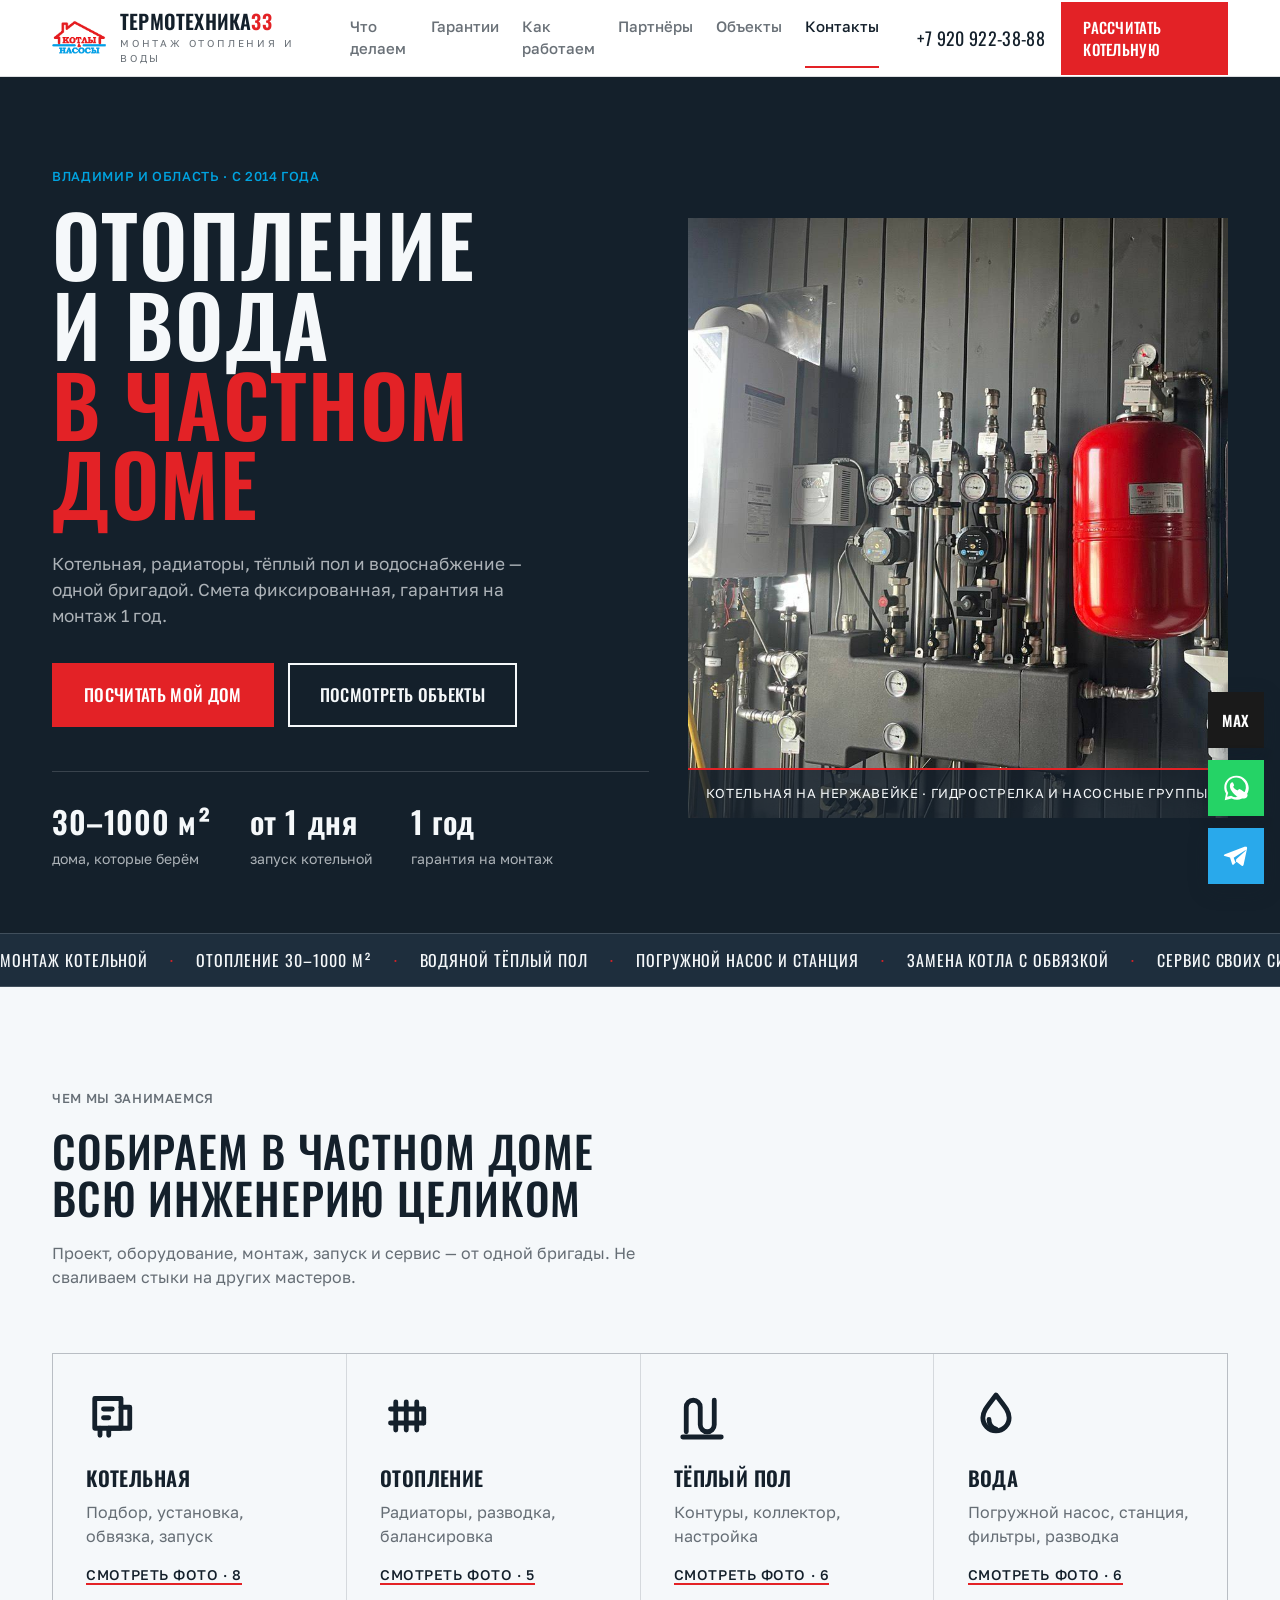
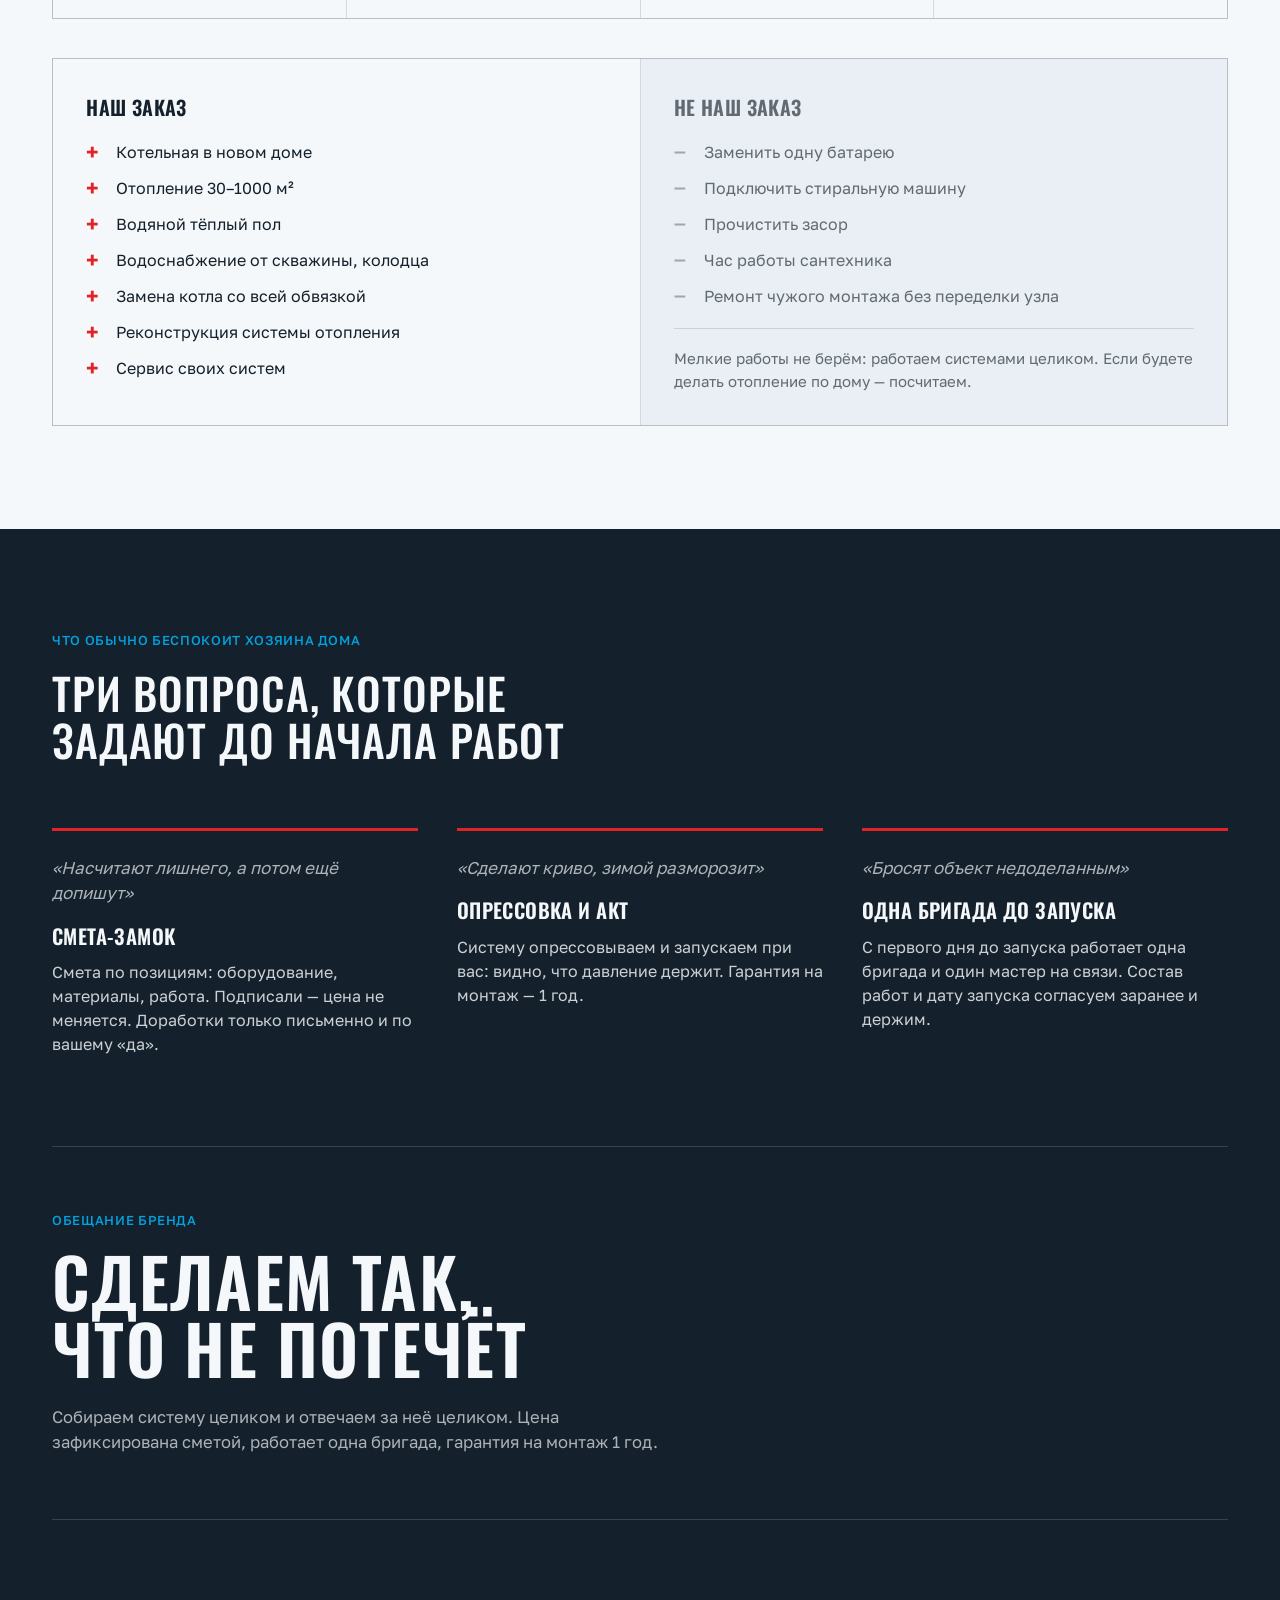
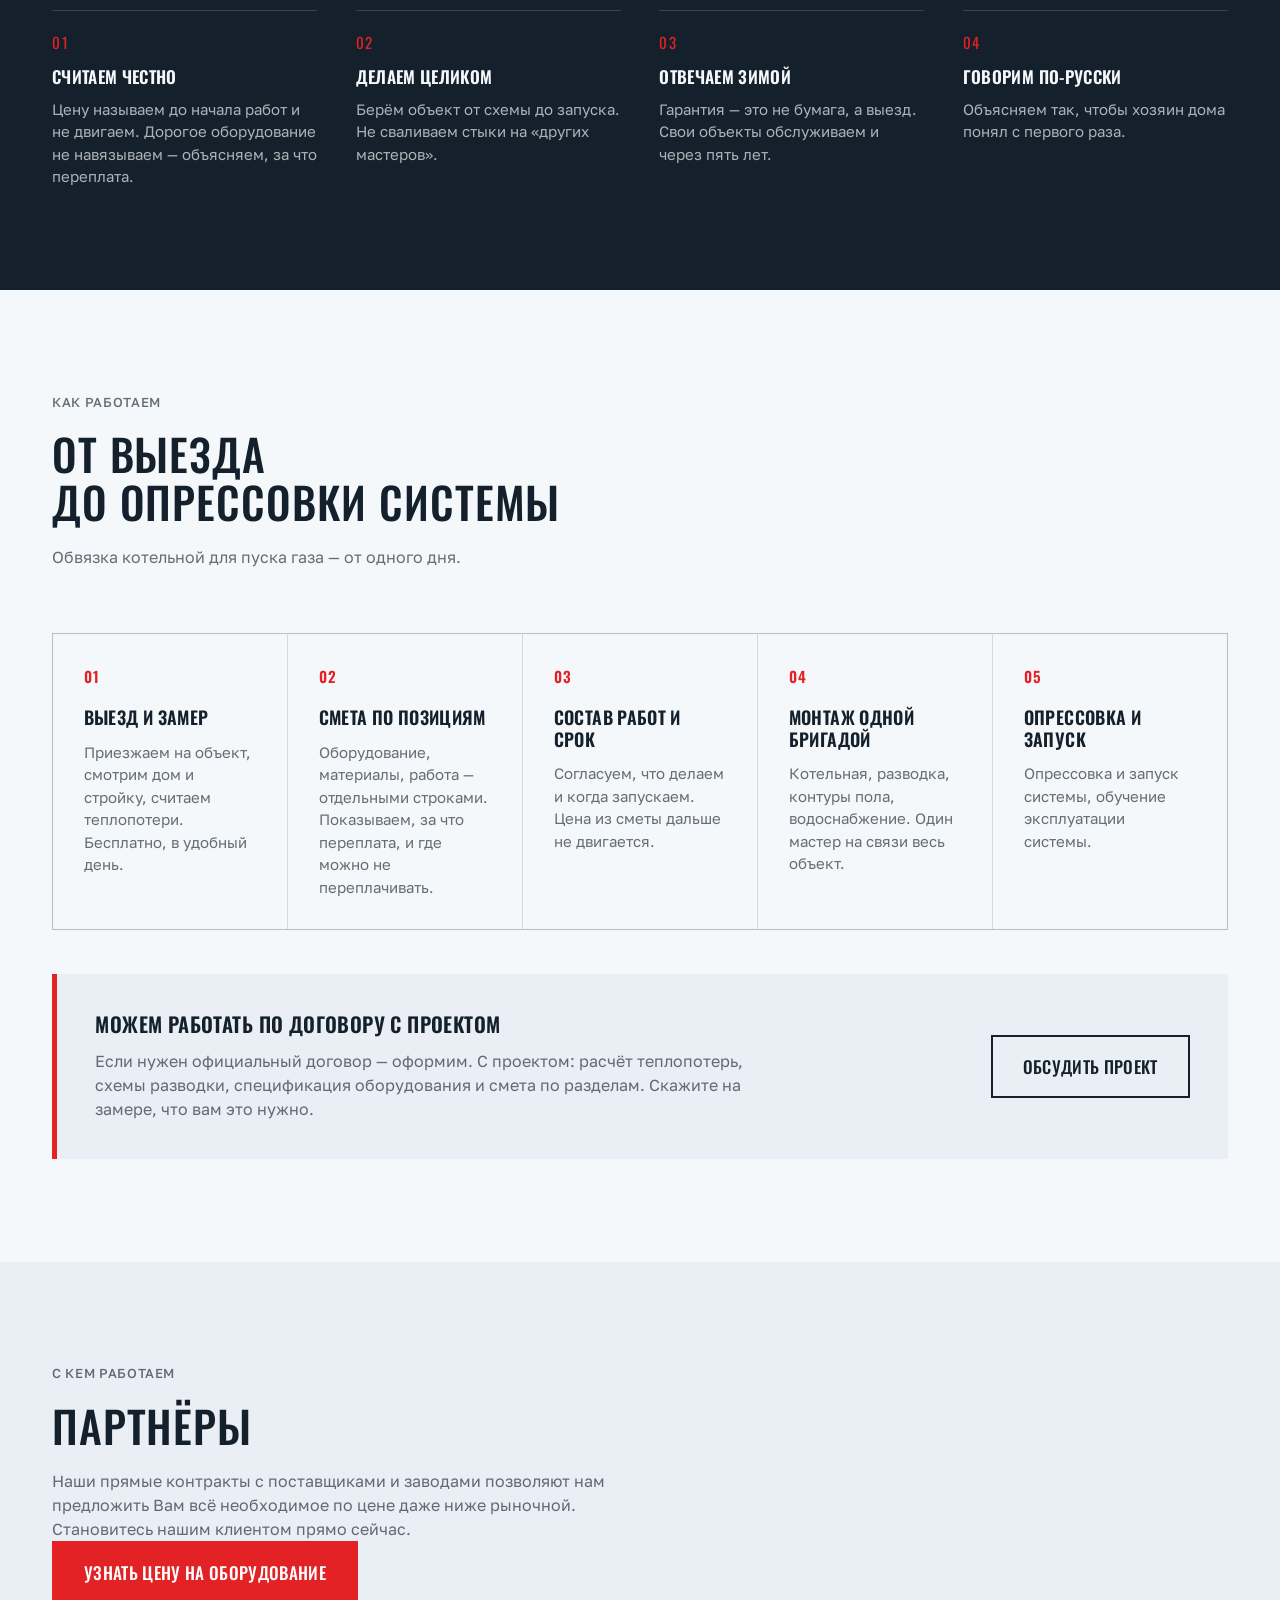
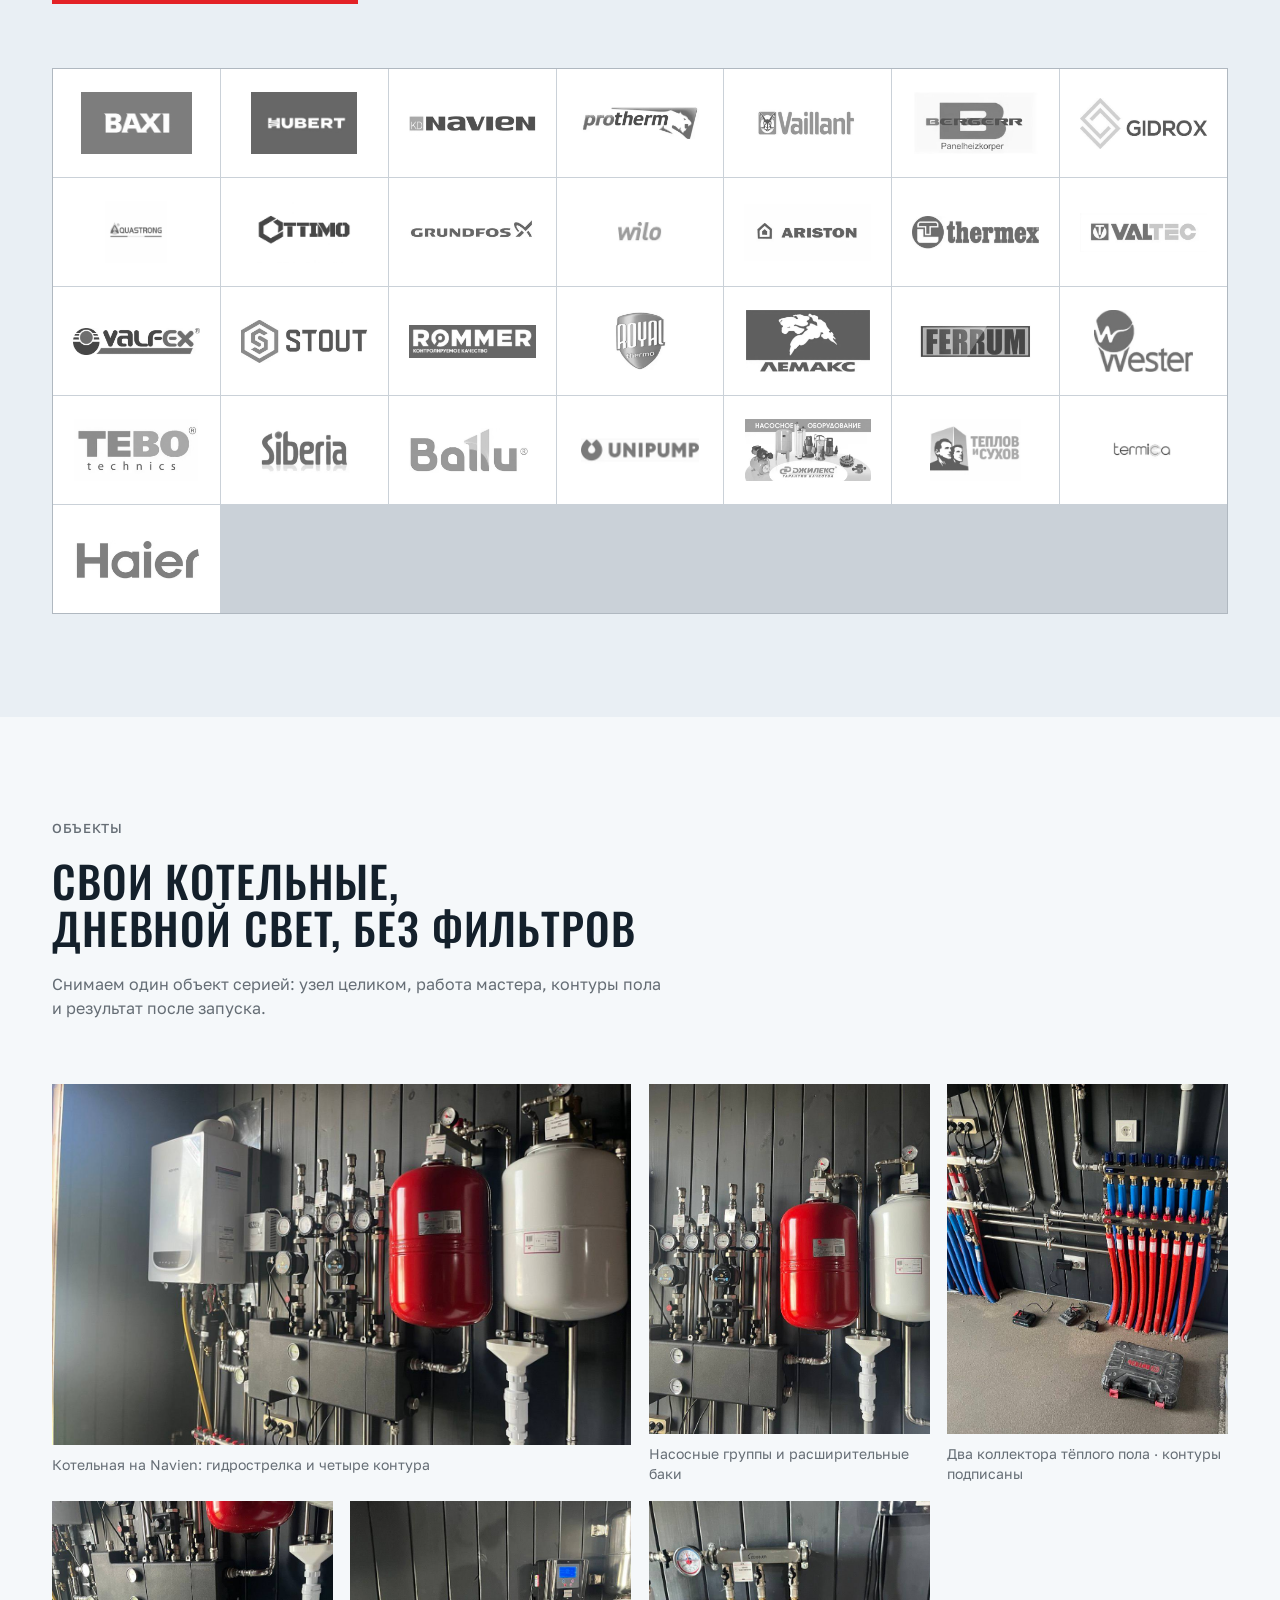
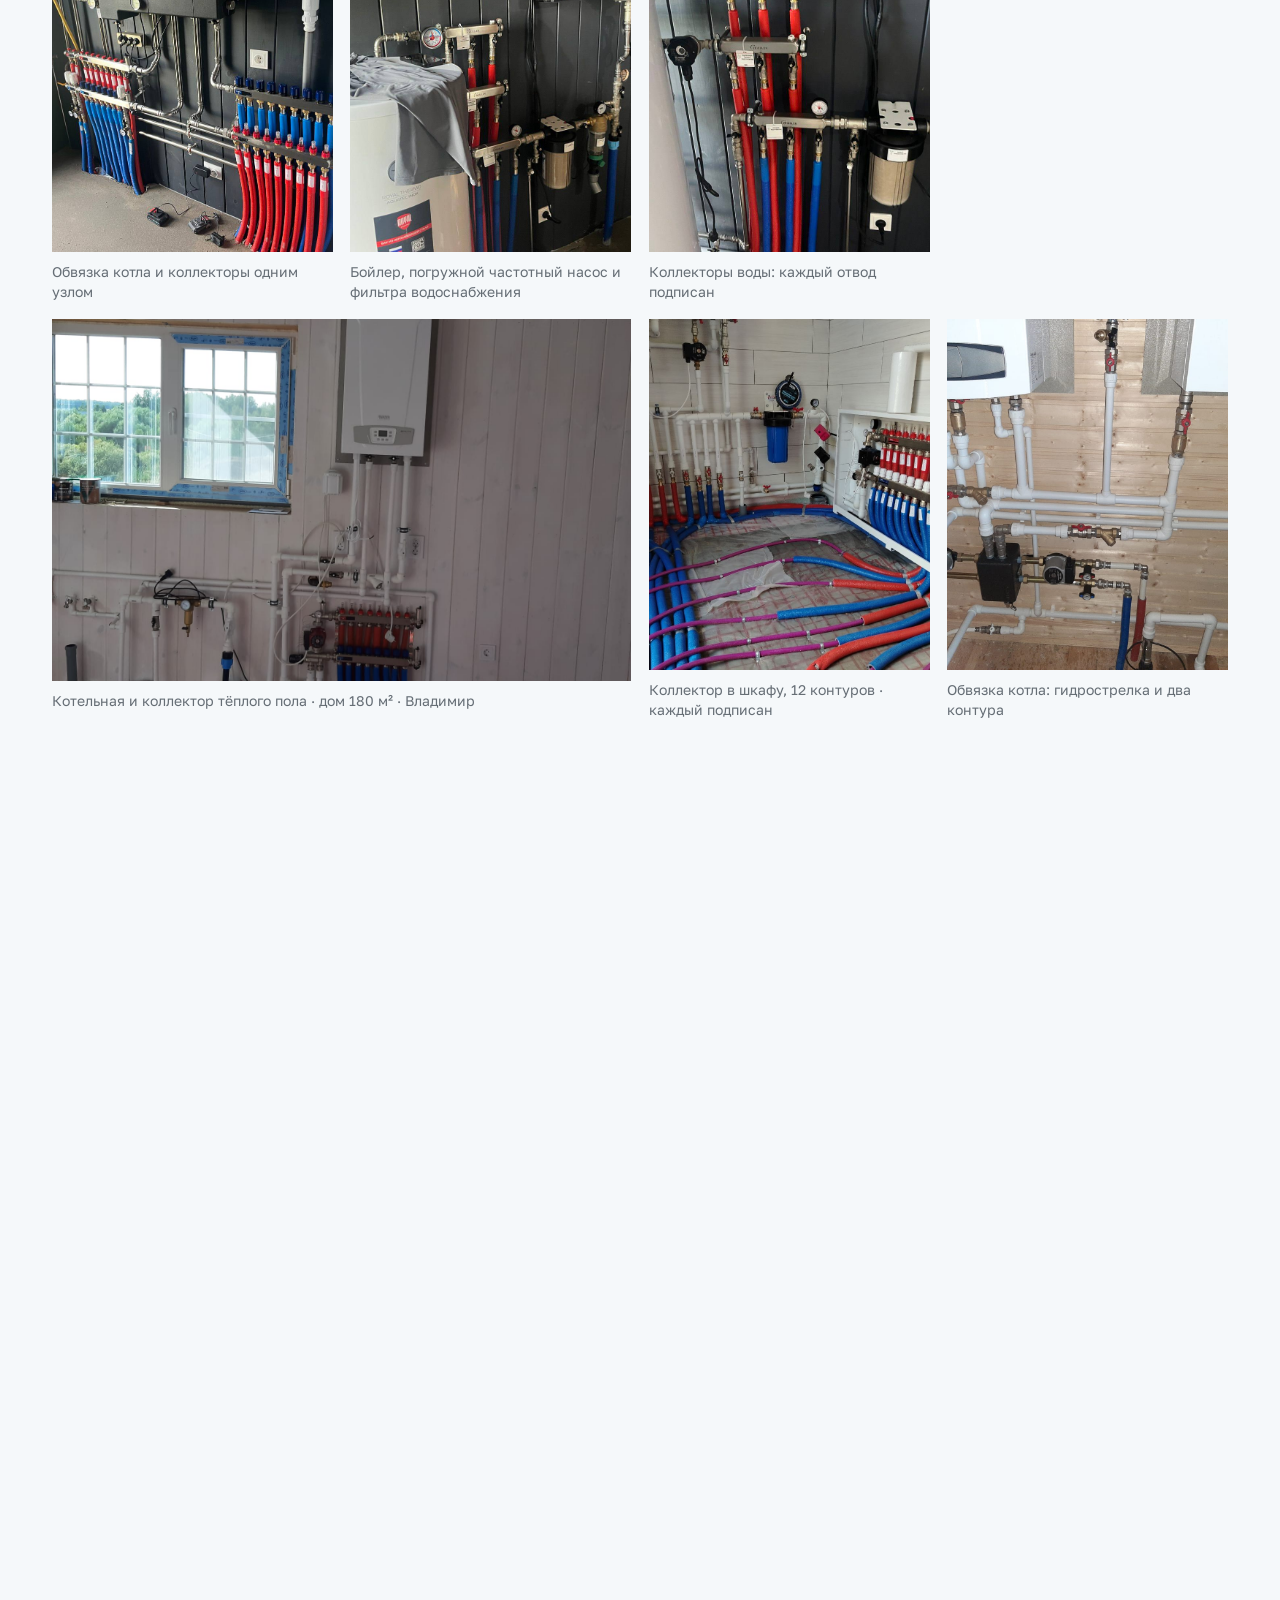
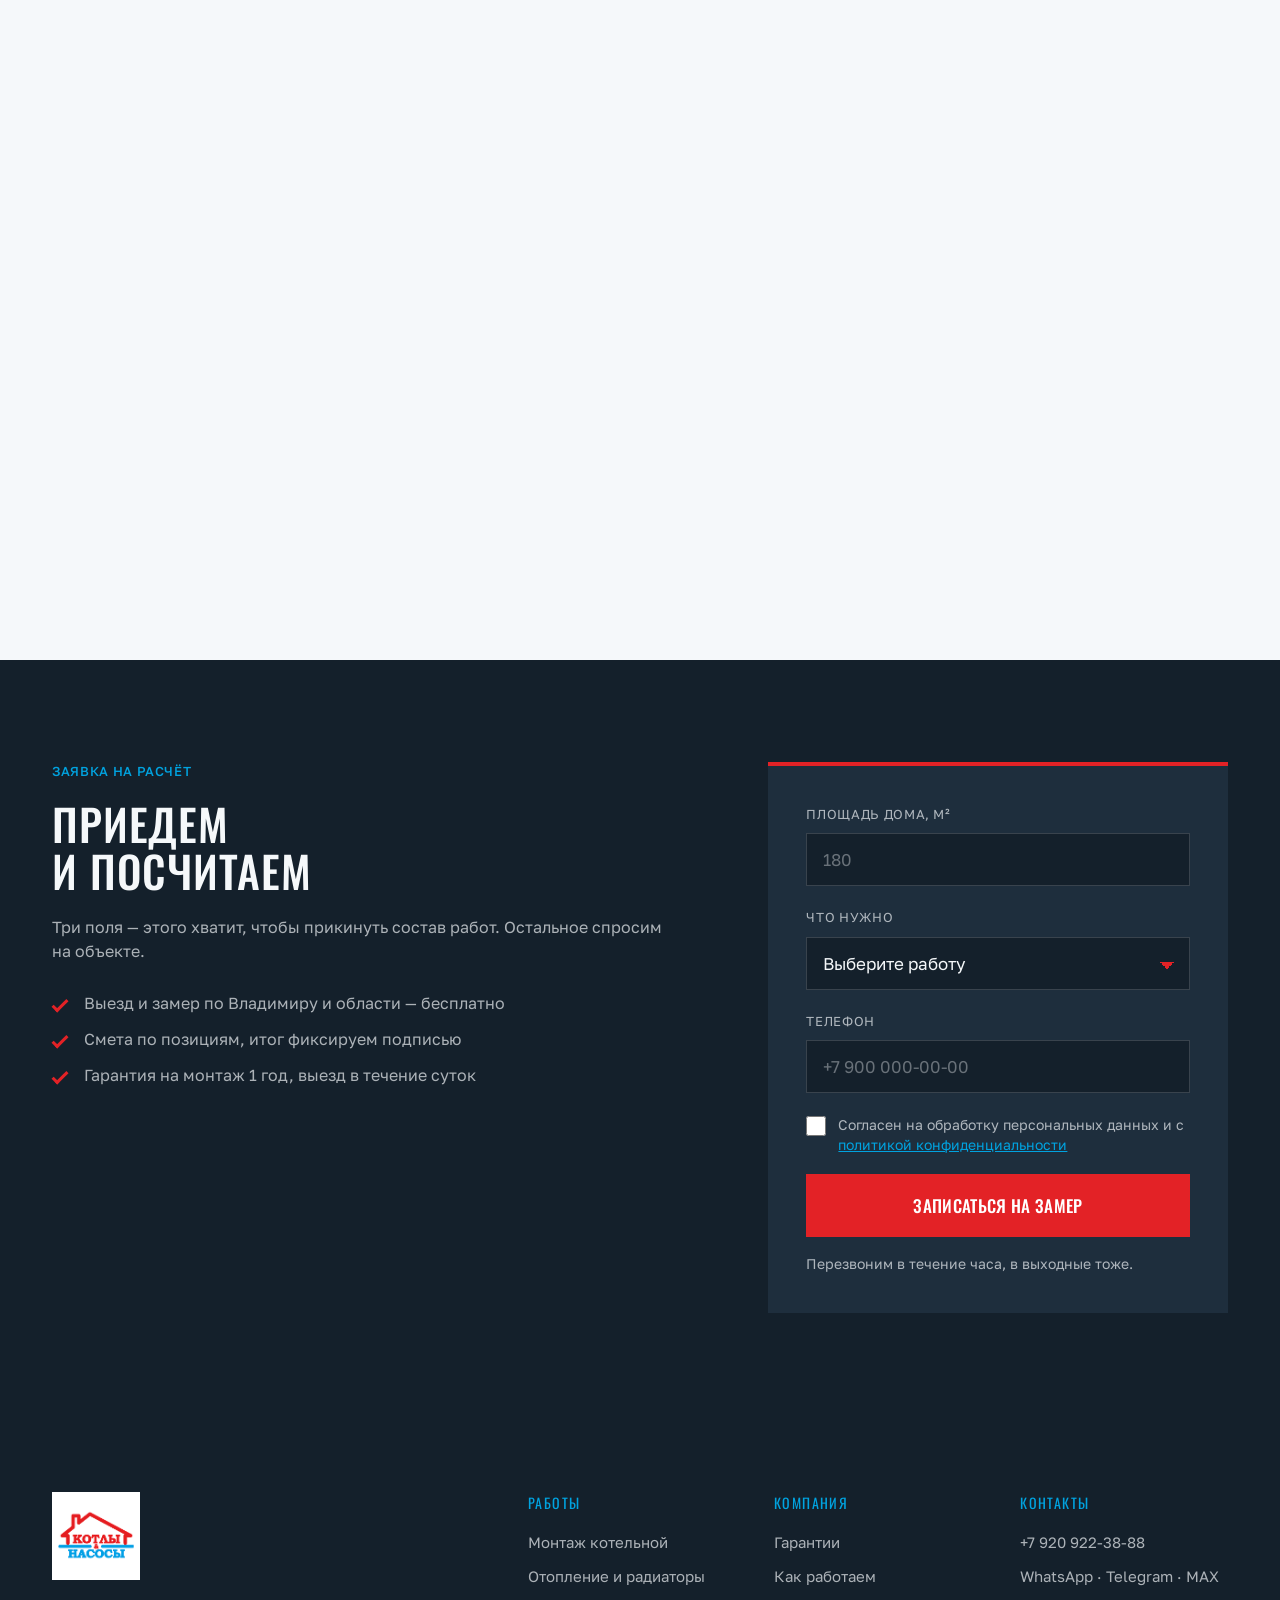
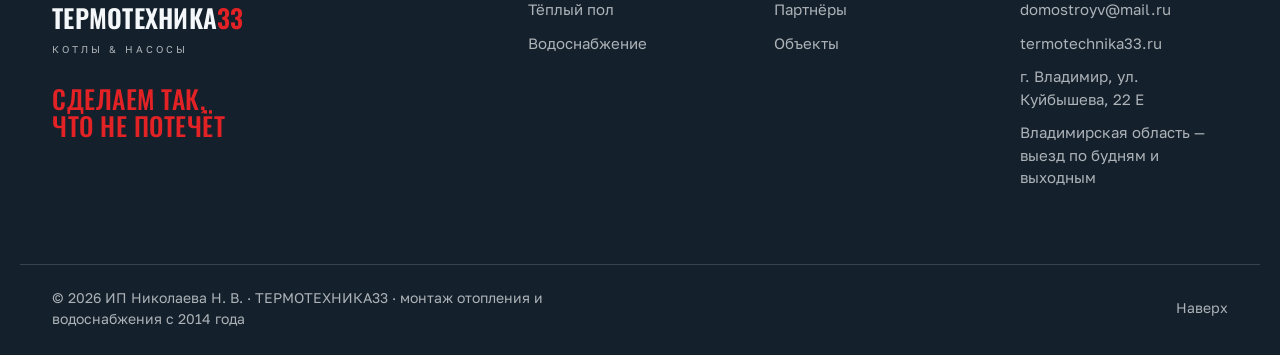
==== index.html @ db4f3f30 "Кнопка мессенджера MAX Плавающая кнопка MAX и ссылка в подвале ведут на профиль max.ru/u/… Иконка — " ====
<!DOCTYPE html>
<html lang="ru">
<head>
<meta charset="utf-8">
<meta name="viewport" content="width=device-width, initial-scale=1">
<title>ТЕРМОТЕХНИКА33 — отопление и вода в частном доме. Владимир и область</title>
<meta name="description" content="Котельная, радиаторы, тёплый пол и водоснабжение в частном доме — одной бригадой. Дома от 30 до 1000 м², смета фиксированная, гарантия на монтаж 1 год. Владимир и Владимирская область, с 2014 года.">
<meta name="theme-color" content="#14202B">
<link rel="icon" href="img/logo-kotly-nasosy.png">
<link rel="preconnect" href="https://fonts.googleapis.com">
<link rel="preconnect" href="https://fonts.gstatic.com" crossorigin>
<link href="https://fonts.googleapis.com/css2?family=Golos+Text:wght@400;500;600;700&family=Oswald:wght@500;600&display=swap" rel="stylesheet">
<link rel="stylesheet" href="styles.css">
<script type="application/ld+json">
{
  "@context": "https://schema.org",
  "@type": "HVACBusiness",
  "name": "ТЕРМОТЕХНИКА33",
  "alternateName": "Котлы & Насосы",
  "description": "Монтаж отопления, тёплого пола и водоснабжения в частных домах от 30 до 1000 м². Фиксированная смета, гарантия на монтаж 1 год.",
  "url": "https://termotechnika33.ru",
  "telephone": "+7 920 922-38-88",
  "email": "domostroyv@mail.ru",
  "foundingDate": "2014",
  "address": {
    "@type": "PostalAddress",
    "streetAddress": "ул. Куйбышева, 22 Е",
    "addressLocality": "Владимир",
    "addressRegion": "Владимирская область",
    "addressCountry": "RU"
  },
  "areaServed": "Владимир и Владимирская область"
}
</script>
</head>
<body>

<a class="skip" href="#main">К содержанию</a>

<header class="site-header" id="top">
  <div class="wrap header-inner">
    <a class="logo" href="#top" aria-label="ТЕРМОТЕХНИКА33, котлы и насосы">
      <img class="logo__img" src="img/logo-kotly-nasosy.png" width="330" height="330" alt="">
      <span class="logo__text">
        <span class="logo__name">ТЕРМОТЕХНИКА<i>33</i></span>
        <span class="logo__sub">Монтаж отопления и воды</span>
      </span>
    </a>

    <nav class="nav" id="nav" aria-label="Основная навигация">
      <a href="#services">Что делаем</a>
      <a href="#answers">Гарантии</a>
      <a href="#process">Как работаем</a>
      <a href="#partners">Партнёры</a>
      <a href="#works">Объекты</a>
      <a href="#contacts">Контакты</a>
    </nav>

    <div class="header-actions">
      <a class="header-tel" href="tel:+79209223888">+7 920 922-38-88</a>
      <a class="btn btn--primary btn--sm" href="#request">Рассчитать котельную</a>
      <button class="burger" type="button" aria-expanded="false" aria-controls="nav" aria-label="Меню">
        <span></span><span></span><span></span>
      </button>
    </div>
  </div>
</header>

<main id="main">

  <!-- ПЕРВЫЙ ЭКРАН -->
  <section class="hero glow">
    <div class="wrap hero__inner">
      <div class="hero__text">
        <p class="eyebrow">Владимир и область · с 2014 года</p>
        <h1>Отопление<br>и вода<br><span class="accent">в частном доме</span></h1>
        <p class="lead">Котельная, радиаторы, тёплый пол и водоснабжение — одной бригадой.
          Смета фиксированная, гарантия на монтаж 1 год.</p>
        <div class="hero__buttons">
          <a class="btn btn--primary" href="#request">Посчитать мой дом</a>
          <a class="btn btn--ghost" href="#works">Посмотреть объекты</a>
        </div>
        <ul class="hero__facts">
          <li><b>30–1000 м²</b><span>дома, которые берём</span></li>
          <li><b>от 1 дня</b><span>запуск котельной</span></li>
          <li><b>1 год</b><span>гарантия на монтаж</span></li>
        </ul>
      </div>

      <figure class="hero__photo">
        <img src="img/nasosnye-gruppy-baki.jpg" width="1280" height="960"
             alt="Котельная: котёл Navien, гидрострелка, насосные группы и расширительные баки">
        <figcaption>Котельная на нержавейке · гидрострелка и насосные группы</figcaption>
      </figure>
    </div>

    <div class="ticker" aria-hidden="true">
      <div class="ticker__row">
        <span>Монтаж котельной</span><i>·</i><span>Отопление 30–1000 м²</span><i>·</i><span>Водяной тёплый пол</span><i>·</i><span>Погружной насос и станция</span><i>·</i><span>Замена котла с обвязкой</span><i>·</i><span>Сервис своих систем</span><i>·</i>
        <span>Монтаж котельной</span><i>·</i><span>Отопление 30–1000 м²</span><i>·</i><span>Водяной тёплый пол</span><i>·</i><span>Погружной насос и станция</span><i>·</i><span>Замена котла с обвязкой</span><i>·</i><span>Сервис своих систем</span><i>·</i>
      </div>
    </div>
  </section>

  <!-- УСЛУГИ -->
  <section class="section glow" id="services">
    <div class="wrap">
      <header class="section__head">
        <p class="eyebrow">Чем мы занимаемся</p>
        <h2>Собираем в частном доме<br>всю инженерию целиком</h2>
        <p class="section__lead">Проект, оборудование, монтаж, запуск и сервис — от одной бригады.
          Не сваливаем стыки на других мастеров.</p>
      </header>

      <div class="cards">
        <article class="card">
          <svg class="icon" viewBox="0 0 64 64" aria-hidden="true">
            <rect x="10" y="12" width="30" height="34"/>
            <path d="M40 22h10v24H26"/>
            <path d="M20 24h10M20 34h6"/>
            <path d="M26 46v8M16 46v8"/>
          </svg>
          <h3>Котельная</h3>
          <p>Подбор, установка, обвязка, запуск</p>
          <button class="card__more" type="button" data-set="kotelnaya">Смотреть фото · 8</button>
        </article>

        <article class="card">
          <svg class="icon" viewBox="0 0 64 64" aria-hidden="true">
            <path d="M18 16v32M30 16v32M42 16v32"/>
            <path d="M12 24h38M12 40h38"/>
            <path d="M50 24v16"/>
          </svg>
          <h3>Отопление</h3>
          <p>Радиаторы, разводка, балансировка</p>
          <button class="card__more" type="button" data-set="otoplenie">Смотреть фото · 5</button>
        </article>

        <article class="card">
          <svg class="icon" viewBox="0 0 64 64" aria-hidden="true">
            <path d="M14 50V22a8 8 0 0 1 16 0v20a8 8 0 0 0 16 0V14"/>
            <path d="M10 56h44"/>
          </svg>
          <h3>Тёплый пол</h3>
          <p>Контуры, коллектор, настройка</p>
          <button class="card__more" type="button" data-set="teplyy-pol">Смотреть фото · 6</button>
        </article>

        <article class="card">
          <svg class="icon" viewBox="0 0 64 64" aria-hidden="true">
            <path d="M32 8c9 12 15 18 15 26a15 15 0 0 1-30 0c0-8 6-14 15-26z"/>
            <path d="M24 36c0 6 4 10 8 11"/>
          </svg>
          <h3>Вода</h3>
          <p>Погружной насос, станция, фильтры, разводка</p>
          <button class="card__more" type="button" data-set="voda">Смотреть фото · 6</button>
        </article>
      </div>

      <div class="scope">
        <div class="scope__col scope__col--yes">
          <p class="scope__title">Наш заказ</p>
          <ul>
            <li>Котельная в новом доме</li>
            <li>Отопление 30–1000 м²</li>
            <li>Водяной тёплый пол</li>
            <li>Водоснабжение от скважины, колодца</li>
            <li>Замена котла со всей обвязкой</li>
            <li>Реконструкция системы отопления</li>
            <li>Сервис своих систем</li>
          </ul>
        </div>
        <div class="scope__col scope__col--no">
          <p class="scope__title">Не наш заказ</p>
          <ul>
            <li>Заменить одну батарею</li>
            <li>Подключить стиральную машину</li>
            <li>Прочистить засор</li>
            <li>Час работы сантехника</li>
            <li>Ремонт чужого монтажа без переделки узла</li>
          </ul>
          <p class="scope__note">Мелкие работы не берём: работаем системами целиком.
            Если будете делать отопление по дому — посчитаем.</p>
        </div>
      </div>
    </div>
  </section>

  <!-- СТРАХИ И ОТВЕТЫ -->
  <section class="section section--dark glow" id="answers">
    <div class="wrap">
      <header class="section__head">
        <p class="eyebrow">Что обычно беспокоит хозяина дома</p>
        <h2>Три вопроса, которые<br>задают до начала работ</h2>
      </header>

      <div class="answers">
        <article class="answer">
          <p class="answer__fear">«Насчитают лишнего, а потом ещё допишут»</p>
          <h3>Смета-замок</h3>
          <p>Смета по позициям: оборудование, материалы, работа. Подписали — цена не меняется.
            Доработки только письменно и по вашему «да».</p>
        </article>
        <article class="answer">
          <p class="answer__fear">«Сделают криво, зимой разморозит»</p>
          <h3>Опрессовка и акт</h3>
          <p>Систему опрессовываем и запускаем при вас: видно, что давление держит.
            Гарантия на монтаж — 1 год.</p>
        </article>
        <article class="answer">
          <p class="answer__fear">«Бросят объект недоделанным»</p>
          <h3>Одна бригада до запуска</h3>
          <p>С первого дня до запуска работает одна бригада и один мастер на связи.
            Состав работ и дату запуска согласуем заранее и держим.</p>
        </article>
      </div>

      <div class="promise">
        <p class="eyebrow">Обещание бренда</p>
        <p class="promise__line">Сделаем так,<br>что не потечёт</p>
        <p class="promise__text">Собираем систему целиком и отвечаем за неё целиком.
          Цена зафиксирована сметой, работает одна бригада, гарантия на монтаж 1 год.</p>
      </div>

      <div class="principles">
        <article><span>01</span><h4>Считаем честно</h4><p>Цену называем до начала работ и не двигаем. Дорогое оборудование не навязываем — объясняем, за что переплата.</p></article>
        <article><span>02</span><h4>Делаем целиком</h4><p>Берём объект от схемы до запуска. Не сваливаем стыки на «других мастеров».</p></article>
        <article><span>03</span><h4>Отвечаем зимой</h4><p>Гарантия — это не бумага, а выезд. Свои объекты обслуживаем и через пять лет.</p></article>
        <article><span>04</span><h4>Говорим по-русски</h4><p>Объясняем так, чтобы хозяин дома понял с первого раза.</p></article>
      </div>
    </div>
  </section>

  <!-- КАК РАБОТАЕМ -->
  <section class="section glow" id="process">
    <div class="wrap">
      <header class="section__head">
        <p class="eyebrow">Как работаем</p>
        <h2>От выезда<br>до опрессовки системы</h2>
        <p class="section__lead">Обвязка котельной для пуска газа — от одного дня.</p>
      </header>

      <ol class="steps">
        <li><span class="steps__num">01</span><h3>Выезд и замер</h3><p>Приезжаем на объект, смотрим дом и стройку, считаем теплопотери. Бесплатно, в удобный день.</p></li>
        <li><span class="steps__num">02</span><h3>Смета по позициям</h3><p>Оборудование, материалы, работа — отдельными строками. Показываем, за что переплата, и где можно не переплачивать.</p></li>
        <li><span class="steps__num">03</span><h3>Состав работ и срок</h3><p>Согласуем, что делаем и когда запускаем. Цена из сметы дальше не двигается.</p></li>
        <li><span class="steps__num">04</span><h3>Монтаж одной бригадой</h3><p>Котельная, разводка, контуры пола, водоснабжение. Один мастер на связи весь объект.</p></li>
        <li><span class="steps__num">05</span><h3>Опрессовка и запуск</h3><p>Опрессовка и запуск системы, обучение эксплуатации системы.</p></li>
      </ol>

      <div class="option">
        <div class="option__text">
          <h3>Можем работать по договору с проектом</h3>
          <p>Если нужен официальный договор — оформим. С проектом: расчёт теплопотерь,
            схемы разводки, спецификация оборудования и смета по разделам.
            Скажите на замере, что вам это нужно.</p>
        </div>
        <a class="btn btn--ghost" href="#request">Обсудить проект</a>
      </div>
    </div>
  </section>

  <!-- ПАРТНЁРЫ -->
  <section class="section section--paper glow" id="partners">
    <div class="wrap">
      <header class="section__head">
        <p class="eyebrow">С кем работаем</p>
        <h2>Партнёры</h2>
        <p class="section__lead">Наши прямые контракты с поставщиками и заводами позволяют нам предложить Вам
          всё необходимое по цене даже ниже рыночной. Становитесь нашим клиентом прямо сейчас.</p>
        <a class="btn btn--primary" href="#request">Узнать цену на оборудование</a>
      </header>

      <ul class="brands">
          <li><img src="img/brands/baxi.webp" alt="BAXI" loading="lazy"></li>
          <li><img src="img/brands/hubert.webp" alt="HUBERT" loading="lazy"></li>
          <li><img src="img/brands/navien.webp" alt="Navien" loading="lazy"></li>
          <li><img src="img/brands/protherm.webp" alt="Protherm" loading="lazy"></li>
          <li><img src="img/brands/vaillant.webp" alt="Vaillant" loading="lazy"></li>
          <li><img src="img/brands/bergerr.webp" alt="Bergerr" loading="lazy"></li>
          <li><img src="img/brands/gidrox.jpg" alt="Gidrox" loading="lazy"></li>
          <li><img src="img/brands/aquastrong.jpg" alt="Aquastrong" loading="lazy"></li>
          <li><img src="img/brands/ottimo.jpg" alt="Ottimo" loading="lazy"></li>
          <li><img src="img/brands/grundfos.webp" alt="Grundfos" loading="lazy"></li>
          <li><img src="img/brands/wilo.webp" alt="Wilo" loading="lazy"></li>
          <li><img src="img/brands/ariston.webp" alt="Ariston" loading="lazy"></li>
          <li><img src="img/brands/thermex.webp" alt="Thermex" loading="lazy"></li>
          <li><img src="img/brands/valtec.webp" alt="Valtec" loading="lazy"></li>
          <li><img src="img/brands/valfex.webp" alt="Valfex" loading="lazy"></li>
          <li><img src="img/brands/stout.webp" alt="Stout" loading="lazy"></li>
          <li><img src="img/brands/rommer.webp" alt="Rommer" loading="lazy"></li>
          <li><img src="img/brands/royal-thermo.webp" alt="Royal Thermo" loading="lazy"></li>
          <li><img src="img/brands/lemax.webp" alt="Лемакс" loading="lazy"></li>
          <li><img src="img/brands/ferrum.webp" alt="Ferrum" loading="lazy"></li>
          <li><img src="img/brands/wester.webp" alt="Wester" loading="lazy"></li>
          <li><img src="img/brands/tebo.webp" alt="Tebo Technics" loading="lazy"></li>
          <li><img src="img/brands/siberia.webp" alt="Siberia" loading="lazy"></li>
          <li><img src="img/brands/ballu.webp" alt="Ballu" loading="lazy"></li>
          <li><img src="img/brands/unipump.webp" alt="Unipump" loading="lazy"></li>
          <li><img src="img/brands/gilex.webp" alt="Джилекс" loading="lazy"></li>
          <li><img src="img/brands/teplov-suhov.webp" alt="Теплов и Сухов" loading="lazy"></li>
          <li><img src="img/brands/termica.webp" alt="Termica" loading="lazy"></li>
          <li><img src="img/brands/haier.webp" alt="Haier" loading="lazy"></li>
      </ul>
    </div>
  </section>


  <!-- ОБЪЕКТЫ -->
  <section class="section glow" id="works">
    <div class="wrap">
      <header class="section__head">
        <p class="eyebrow">Объекты</p>
        <h2>Свои котельные,<br>дневной свет, без фильтров</h2>
        <p class="section__lead">Снимаем один объект серией: узел целиком, работа мастера, контуры пола
          и результат после запуска.</p>
      </header>

      <div class="gallery">
        <figure class="shot shot--wide">
          <img src="img/kotelnaya-navien.jpg" width="1280" height="960" loading="lazy"
               alt="Котельная с котлом Navien, гидрострелкой, насосными группами и расширительными баками">
          <figcaption>Котельная на Navien: гидрострелка и четыре контура</figcaption>
        </figure>

        <figure class="shot">
          <img src="img/nasosnye-gruppy-baki.jpg" width="1280" height="960" loading="lazy"
               alt="Насосные группы, гидрострелка и расширительные баки отопления и водоснабжения">
          <figcaption>Насосные группы и расширительные баки</figcaption>
        </figure>

        <figure class="shot">
          <img src="img/kollektory-teplogo-pola-2.jpg" width="1280" height="960" loading="lazy"
               alt="Два коллектора тёплого пола с подписанными контурами в отопительном узле">
          <figcaption>Два коллектора тёплого пола · контуры подписаны</figcaption>
        </figure>

        <figure class="shot">
          <img src="img/kotelnaya-kollektory-obshiy.jpg" width="1280" height="960" loading="lazy"
               alt="Общий вид котельной: обвязка котла и два коллектора тёплого пола">
          <figcaption>Обвязка котла и коллекторы одним узлом</figcaption>
        </figure>

        <figure class="shot">
          <img src="img/vodosnabzhenie-boyler-royal.jpg" width="1280" height="960" loading="lazy"
               alt="Бойлер Royal Thermo, гидроаккумулятор из нержавейки, фильтры и коллекторы воды">
          <figcaption>Бойлер, погружной частотный насос и фильтра водоснабжения</figcaption>
        </figure>

        <figure class="shot">
          <img src="img/kollektory-zeissler-voda.jpg" width="1280" height="960" loading="lazy"
               alt="Коллекторы водоснабжения Zeissler с подписанными отводами">
          <figcaption>Коллекторы воды: каждый отвод подписан</figcaption>
        </figure>

        <figure class="shot shot--wide">
          <img src="img/kotelnaya-kollektor-okno.jpg" width="1440" height="1078" loading="lazy"
               alt="Настенный котёл, коллектор тёплого пола и разводка воды в котельной частного дома">
          <figcaption>Котельная и коллектор тёплого пола · дом 180 м² · Владимир</figcaption>
        </figure>

        <figure class="shot">
          <img src="img/kollektor-shkaf.jpg" width="1280" height="960" loading="lazy"
               alt="Коллектор тёплого пола в шкафу, 12 контуров подписаны">
          <figcaption>Коллектор в шкафу, 12 контуров · каждый подписан</figcaption>
        </figure>

        <figure class="shot">
          <img src="img/obvyazka-kotla.jpg" width="1440" height="1078" loading="lazy"
               alt="Обвязка котла: гидрострелка, два насоса, запорная арматура">
          <figcaption>Обвязка котла: гидрострелка и два контура</figcaption>
        </figure>

        <figure class="shot">
          <img src="img/nasosnye-gruppy.jpg" width="1440" height="1078" loading="lazy"
               alt="Четыре насосные группы и щит автоматики рядом с котлом">
          <figcaption>Четыре насосные группы, щит рядом · дом 320 м²</figcaption>
        </figure>

        <figure class="shot">
          <img src="img/kollektor-konturi.jpg" width="1512" height="1512" loading="lazy"
               alt="Коллектор тёплого пола и уложенные контуры">
          <figcaption>Контуры заведены в коллектор · перед запуском</figcaption>
        </figure>

        <figure class="shot shot--wide">
          <img src="img/kotelnaya-kollektor-beton.jpg" width="1512" height="1512" loading="lazy"
               alt="Котельная в доме: коллектор тёплого пола, котёл, расширительный бак">
          <figcaption>Котельная целиком · дом 210 м² · Суздальский район</figcaption>
        </figure>

        <figure class="shot">
          <img src="img/kotel-boyler-razvodka.jpg" width="960" height="1280" loading="lazy"
               alt="Котёл, бойлер косвенного нагрева и разводка водоснабжения">
          <figcaption>Котёл, бойлер и разводка воды в одном узле</figcaption>
        </figure>

        <figure class="shot">
          <img src="img/vodosnabzhenie-razvodka.jpg" width="1078" height="1440" loading="lazy"
               alt="Водоснабжение: бойлер, фильтры, гидроаккумулятор и разводка по дому">
          <figcaption>Водоснабжение: насос, станция, фильтры, разводка</figcaption>
        </figure>

        <figure class="shot">
          <img src="img/kotel-kollektor-svet.jpg" width="1078" height="1440" loading="lazy"
               alt="Котёл, бойлер и коллектор тёплого пола в светлой котельной">
          <figcaption>Котёл, бойлер и 11 контуров пола</figcaption>
        </figure>

        <figure class="shot">
          <img src="img/kotel-boyler-plitka.jpg" width="960" height="1280" loading="lazy"
               alt="Котёл и бойлер в отделанной котельной, разводка по стене">
          <figcaption>Котёл, бойлер, расширительные баки</figcaption>
        </figure>

        <figure class="shot">
          <img src="img/boyler-gidroakkumulyator.jpg" width="1078" height="1440" loading="lazy"
               alt="Бойлер и гидроаккумулятор водоснабжения на стене">
          <figcaption>Бойлер и гидроаккумулятор · подключение воды</figcaption>
        </figure>
      </div>

      <div class="quotes">
        <p class="quotes__title">С чем к нам приходят</p>
        <div class="quotes__grid">
          <blockquote>«Мне надо, чтобы зимой было тепло и я про это не думал»</blockquote>
          <blockquote>«Скажи сразу итоговую цену, я не люблю, когда потом дописывают»</blockquote>
          <blockquote>«Покажи, где ты уже так делал»</blockquote>
        </div>
      </div>
    </div>
  </section>


  <!-- ЗАЯВКА -->
  <section class="section section--dark request glow" id="request">
    <div class="wrap request__inner">
      <div class="request__text">
        <p class="eyebrow">Заявка на расчёт</p>
        <h2>Приедем<br>и посчитаем</h2>
        <p class="section__lead">Три поля — этого хватит, чтобы прикинуть состав работ.
          Остальное спросим на объекте.</p>
        <ul class="checklist checklist--dark">
          <li>Выезд и замер по Владимиру и области — бесплатно</li>
          <li>Смета по позициям, итог фиксируем подписью</li>
          <li>Гарантия на монтаж 1 год, выезд в течение суток</li>
        </ul>
      </div>

      <form class="form" novalidate>
        <!-- ловушка для спам-ботов: реальный человек это поле не видит и не заполняет -->
        <input type="text" name="_honey" tabindex="-1" autocomplete="off" aria-hidden="true" class="honeypot">

        <div class="field">
          <label for="area">Площадь дома, м²</label>
          <input id="area" name="area" type="number" inputmode="numeric" min="30" max="1000" placeholder="180" required>
          <span class="field__error" data-error-for="area">Укажите площадь дома от 30 до 1000 м²</span>
        </div>

        <div class="field">
          <label for="need">Что нужно</label>
          <select id="need" name="need" required>
            <option value="" selected disabled>Выберите работу</option>
            <option>Монтаж котельной</option>
            <option>Отопление и радиаторы</option>
            <option>Тёплый пол</option>
            <option>Водоснабжение от скважины или колодца</option>
            <option>Замена котла с обвязкой</option>
            <option>Вся инженерия дома</option>
          </select>
          <span class="field__error" data-error-for="need">Выберите, что нужно сделать</span>
        </div>

        <div class="field">
          <label for="phone">Телефон</label>
          <input id="phone" name="phone" type="tel" inputmode="tel" placeholder="+7 900 000-00-00" required>
          <span class="field__error" data-error-for="phone">Введите номер полностью</span>
        </div>

        <label class="consent">
          <input type="checkbox" id="consent" name="consent" required>
          <span>Согласен на обработку персональных данных и с
            <a href="privacy.html" target="_blank" rel="noopener">политикой конфиденциальности</a></span>
        </label>
        <span class="field__error field__error--consent" data-error-for="consent">Нужно согласие на обработку данных</span>

        <button class="btn btn--primary btn--wide" type="submit">Записаться на замер</button>
        <p class="form__note">Перезвоним в течение часа, в выходные тоже.</p>

        <p class="form__ok" role="status" hidden>Заявка принята. Перезвоним в течение часа — в выходные тоже.</p>
        <p class="form__err" role="alert" hidden>Не получилось отправить. Позвоните нам: <a href="tel:+79209223888">+7 920 922-38-88</a>.</p>
      </form>
    </div>
  </section>

</main>

<footer class="site-footer glow">
  <div class="wrap footer-inner">
    <div class="footer-brand">
      <img class="logo__img logo__img--lg" src="img/logo-kotly-nasosy.png" width="330" height="330" alt="Котлы и Насосы">
      <p class="footer-name">ТЕРМОТЕХНИКА<i>33</i></p>
      <p class="footer-sub">Котлы &amp; Насосы</p>
      <p class="footer-claim">Сделаем так,<br>что не потечёт</p>
    </div>

    <div class="footer-cols">
      <div>
        <p class="footer-title">Работы</p>
        <ul>
          <li><a href="#services">Монтаж котельной</a></li>
          <li><a href="#services">Отопление и радиаторы</a></li>
          <li><a href="#services">Тёплый пол</a></li>
          <li><a href="#services">Водоснабжение</a></li>
        </ul>
      </div>
      <div>
        <p class="footer-title">Компания</p>
        <ul>
          <li><a href="#answers">Гарантии</a></li>
          <li><a href="#process">Как работаем</a></li>
          <li><a href="#partners">Партнёры</a></li>
          <li><a href="#works">Объекты</a></li>
        </ul>
      </div>
      <div id="contacts">
        <p class="footer-title">Контакты</p>
        <ul>
          <li><a href="tel:+79209223888">+7 920 922-38-88</a></li>
          <li><a href="https://wa.me/79209223888" target="_blank" rel="noopener">WhatsApp</a> · <a href="https://t.me/+79209223888" target="_blank" rel="noopener">Telegram</a> · <a href="https://max.ru/u/f9LHodD0cOKkIOFWNpS1U7dg6LNFwzJVWg_PPFo19skbMzeS5-Yf3quceXE" target="_blank" rel="noopener">MAX</a></li>
          <li><a href="mailto:domostroyv@mail.ru">domostroyv@mail.ru</a></li>
          <li><a href="https://termotechnika33.ru">termotechnika33.ru</a></li>
          <li>г. Владимир, ул. Куйбышева, 22 Е</li>
          <li>Владимирская область — выезд по будням и выходным</li>
        </ul>
      </div>
    </div>
  </div>
  <div class="wrap footer-bottom">
    <p>© 2026 ИП Николаева Н. В. · ТЕРМОТЕХНИКА33 · монтаж отопления и водоснабжения с 2014 года</p>
    <a href="#top">Наверх</a>
  </div>
</footer>

<div class="lightbox" hidden>
  <button class="lightbox__close" type="button" aria-label="Закрыть">×</button>
  <button class="lightbox__nav lightbox__nav--prev" type="button" aria-label="Предыдущее фото">‹</button>
  <button class="lightbox__nav lightbox__nav--next" type="button" aria-label="Следующее фото">›</button>
  <figure class="lightbox__figure">
    <img src="" alt="">
    <figcaption></figcaption>
    <p class="lightbox__count"></p>
  </figure>
</div>

<div class="fab">
  <a class="fab__btn fab__btn--max" href="https://max.ru/u/f9LHodD0cOKkIOFWNpS1U7dg6LNFwzJVWg_PPFo19skbMzeS5-Yf3quceXE" target="_blank" rel="noopener" aria-label="Написать в MAX">
    <span class="fab__max">MAX</span>
  </a>
  <a class="fab__btn fab__btn--wa" href="https://wa.me/79209223888" target="_blank" rel="noopener" aria-label="Написать в WhatsApp">
    <svg viewBox="0 0 32 32" aria-hidden="true"><path d="M16 3C9 3 3.5 8.5 3.5 15.5c0 2.3.6 4.5 1.8 6.4L4 29l7.3-1.9c1.8 1 3.8 1.5 5.7 1.5h.1c6.9 0 12.5-5.6 12.5-12.5S23.9 3 17 3h-1zm.1 22.8c-1.7 0-3.4-.5-4.9-1.4l-.4-.2-4.3 1.1 1.2-4.2-.3-.4a10 10 0 0 1-1.6-5.5c0-5.7 4.6-10.3 10.3-10.3 2.8 0 5.3 1.1 7.3 3a10.2 10.2 0 0 1-7.2 17.5l-.1.4zm5.7-7.7c-.3-.2-1.8-.9-2.1-1s-.5-.2-.7.2c-.2.3-.8 1-1 1.2s-.4.2-.7 0c-1.8-.9-3-1.6-4.2-3.6-.3-.5.3-.5.8-1.6.1-.2 0-.4 0-.5l-1-2.3c-.3-.6-.5-.5-.7-.5h-.6c-.2 0-.5.1-.8.4-1 1-1.3 2.3-1.3 3.9 0 2.3 1.7 4.5 1.9 4.8.2.3 3.3 5 8 7 2.9 1.2 4.1 1.3 5.5 1.1.9-.1 2.7-1.1 3.1-2.2.4-1.1.4-2 .3-2.2-.1-.2-.4-.3-.7-.4z"/></svg>
  </a>
  <a class="fab__btn fab__btn--tg" href="https://t.me/+79209223888" target="_blank" rel="noopener" aria-label="Написать в Telegram">
    <svg viewBox="0 0 32 32" aria-hidden="true"><path d="M26.5 5.5 4.2 14.1c-1.5.6-1.5 1.5-.3 1.8l5.7 1.8 2.2 6.7c.3.7.5 1 1 1 .5 0 .7-.2 1-.6l2.7-2.6 5.6 4.1c1 .6 1.8.3 2-.9l3.7-17.4c.3-1.5-.6-2.1-1.6-1.7l-.4.2zm-13 12.3 12-7.6c.6-.4 1.1-.2.7.2l-10 9-.4 4.2-2.3-5.8z"/></svg>
  </a>
  <a class="fab__btn fab__btn--call" href="tel:+79209223888" aria-label="Позвонить: +7 920 922-38-88">
    <svg viewBox="0 0 64 64" aria-hidden="true"><path d="M20 10l8 12-6 6c3 7 7 11 14 14l6-6 12 8-6 8c-16 0-38-22-38-38z"/></svg>
  </a>
</div>

<script src="script.js"></script>
</body>
</html>
---- styles.css ----
/* ТЕРМОТЕХНИКА33 · Котлы & Насосы — стили сайта
   Палитра взята из логотипа: красный #E32226 и голубой #00A3E0.
   Тёмная база — «полночь» #14202B, светлая — холодная бумага #F5F8FA.
   Oswald — заголовки (Medium/SemiBold, прописные, трекинг 0…+2%)
   Golos Text — текст (Regular/SemiBold, интерлиньяж 150%, строка не длиннее 70 знаков)
   Кнопки — без скруглений и теней. */

:root {
  --graphite: #14202B;   /* тёмная база: фон тёмных секций и основной текст */
  --flame:    #E32226;   /* красный из логотипа: кнопки, акценты, «33» */
  --brass:    #00A3E0;   /* голубой из логотипа: подписи, счётчики, второй акцент */
  --steel:    #1E2E3D;   /* блоки на тёмном */
  --paper:    #F5F8FA;   /* светлый фон */

  --paper-2:  #E9EFF4;
  --line:     rgba(20, 32, 43, .14);
  --line-dark: rgba(245, 248, 250, .16);
  --muted:    rgba(20, 32, 43, .64);
  --muted-dark: rgba(245, 248, 250, .68);

  --head: 'Oswald', 'Arial Narrow', system-ui, sans-serif;
  --text: 'Golos Text', 'Segoe UI', system-ui, sans-serif;

  --wrap: 1240px;
  --gap: clamp(20px, 3vw, 40px);
  --sec: clamp(64px, 8vw, 128px);
}

*, *::before, *::after { box-sizing: border-box; }

html { scroll-behavior: smooth; scroll-padding-top: 88px; }

body {
  margin: 0;
  background: var(--paper);
  color: var(--graphite);
  font-family: var(--text);
  font-size: clamp(16px, 1.05vw, 18px);
  line-height: 1.5;              /* интерлиньяж 150% */
  -webkit-font-smoothing: antialiased;
}

img, svg { display: block; max-width: 100%; }

h1, h2, h3, h4 {
  font-family: var(--head);
  font-weight: 600;
  text-transform: uppercase;
  letter-spacing: .02em;         /* трекинг 0…+2% */
  margin: 0;
}

h1 { font-size: clamp(42px, 6.6vw, 84px); line-height: .95; }
h2 { font-weight: 500; font-size: clamp(28px, 3.4vw, 44px); line-height: 1.09; }
h3 { font-size: clamp(19px, 1.6vw, 24px); line-height: 1.2; }
h4 { font-size: clamp(17px, 1.3vw, 21px); line-height: 1.2; }

p { margin: 0; max-width: 62ch; }        /* строка не длиннее 70 знаков */
ul, ol { margin: 0; padding: 0; list-style: none; }
a { color: inherit; text-decoration: none; }

.wrap { width: 100%; max-width: var(--wrap); margin: 0 auto; padding: 0 clamp(16px, 3vw, 32px); }

.skip {
  position: absolute; left: -9999px; top: 0; z-index: 100;
  background: var(--flame); color: #fff; padding: 12px 20px; font-weight: 600;
}
.skip:focus { left: 0; }

::selection { background: var(--flame); color: #fff; }

:focus-visible { outline: 3px solid var(--flame); outline-offset: 3px; }

/* ---------- Надзаголовки и подписи ---------- */
.eyebrow {
  font-family: var(--text);
  font-weight: 500;
  font-size: 13px;
  letter-spacing: .05em;                 /* подпись +5% трекинг */
  text-transform: uppercase;
  color: var(--muted);
  margin-bottom: 18px;
}
.section--dark .eyebrow, .hero .eyebrow { color: var(--brass); }

/* ---------- Логотип ---------- */
.logo { display: flex; align-items: center; gap: 14px; }
.logo__img { width: 54px; height: 54px; flex: none; object-fit: contain; }
.logo__img--lg { width: 88px; height: 88px; background: #fff; padding: 6px; }
.logo__text { display: block; }
.logo__name {
  display: block;
  font-family: var(--head);
  font-weight: 600;
  font-size: 20px;
  line-height: 1;
  letter-spacing: .01em;
  text-transform: uppercase;
}
.logo__name i, .footer-name i { font-style: normal; color: var(--flame); }
.logo__sub {
  display: block;
  font-size: 10px;
  letter-spacing: .28em;
  text-transform: uppercase;
  color: var(--muted);
  margin-top: 5px;
}

/* ---------- Шапка ---------- */
.site-header {
  position: sticky; top: 0; z-index: 50;
  background: #fff;
  color: var(--graphite);
  border-bottom: 1px solid var(--line);
}
.header-inner { display: flex; align-items: center; gap: var(--gap); min-height: 76px; }
.nav { display: flex; gap: clamp(14px, 1.8vw, 28px); margin-left: auto; font-size: 15px; font-weight: 500; }
.nav a { padding: 6px 0; border-bottom: 2px solid transparent; color: var(--muted); transition: color .18s, border-color .18s; }
.nav a:hover, .nav a.is-active { color: var(--graphite); border-color: var(--flame); }
.header-actions { display: flex; align-items: center; gap: 16px; }
.header-tel { font-family: var(--head); font-size: 18px; letter-spacing: .02em; white-space: nowrap; }
.header-tel:hover { color: var(--flame); }

.burger { display: none; width: 44px; height: 44px; background: none; border: 1px solid var(--line); cursor: pointer; padding: 12px 10px; }
.burger span { display: block; height: 2px; background: var(--graphite); margin: 0 0 5px; transition: transform .2s, opacity .2s; }
.burger span:last-child { margin-bottom: 0; }
.burger[aria-expanded="true"] span:nth-child(1) { transform: translateY(7px) rotate(45deg); }
.burger[aria-expanded="true"] span:nth-child(2) { opacity: 0; }
.burger[aria-expanded="true"] span:nth-child(3) { transform: translateY(-7px) rotate(-45deg); }

/* ---------- Кнопки: без скруглений и теней ---------- */
.btn {
  display: inline-flex; align-items: center; justify-content: center;
  padding: 17px 30px;
  border: 2px solid transparent;
  border-radius: 0;
  box-shadow: none;
  font-family: var(--head);
  font-weight: 500;
  font-size: 17px;
  letter-spacing: .02em;
  text-transform: uppercase;
  cursor: pointer;
  transition: background-color .18s, color .18s, border-color .18s;
}
.btn--primary { background: var(--flame); color: #fff; }
.btn--primary:hover { background: var(--brass); color: #fff; }
.btn--ghost { border-color: currentColor; color: inherit; background: transparent; }
.btn--ghost:hover { background: var(--paper); color: var(--graphite); border-color: var(--paper); }
.section--paper .btn--ghost:hover, .section:not(.section--dark) .btn--ghost:hover { background: var(--graphite); color: var(--paper); border-color: var(--graphite); }
.btn--sm { padding: 12px 20px; font-size: 15px; }
.btn--wide { width: 100%; }

/* ---------- Первый экран ---------- */
.hero { background: var(--graphite); color: var(--paper); position: relative; overflow: hidden; }
.hero__inner {
  display: grid;
  grid-template-columns: minmax(0, 1.05fr) minmax(0, .95fr);
  gap: var(--gap);
  align-items: center;
  padding: clamp(48px, 7vw, 96px) clamp(16px, 3vw, 32px) clamp(40px, 5vw, 72px);
}
.hero h1 { margin-bottom: 28px; }
.hero h1 .accent { color: var(--flame); }
.lead { font-size: clamp(17px, 1.35vw, 21px); color: var(--muted-dark); max-width: 46ch; }
.hero__buttons { display: flex; flex-wrap: wrap; gap: 14px; margin: 34px 0 44px; }

.hero__facts { display: flex; flex-wrap: wrap; gap: clamp(20px, 3vw, 48px); border-top: 1px solid var(--line-dark); padding-top: 26px; }
.hero__facts b { display: block; font-family: var(--head); font-weight: 600; font-size: clamp(24px, 2.4vw, 32px); letter-spacing: .02em; }
.hero__facts span { display: block; font-size: 14px; color: var(--muted-dark); margin-top: 4px; }

/* Фото объектов: свои котельные, дневной свет, ровный горизонт */
.hero__photo { position: relative; margin: 0; }
.hero__photo img {
  width: 100%;
  height: min(600px, 68vh);
  object-fit: cover;
  /* кадр горизонтальный: прижимаем влево, чтобы котёл и насосные группы были целиком */
  object-position: left center;
  background: var(--steel);
}
.hero__photo figcaption {
  position: absolute; left: 0; right: 0; bottom: 0;
  padding: 14px 18px;
  background: rgba(20, 32, 43, .80);
  border-top: 2px solid var(--flame);
  font-size: 13px; letter-spacing: .05em; text-transform: uppercase;
  color: var(--paper);
}

/* Бегущая строка */
.ticker { border-top: 1px solid var(--line-dark); border-bottom: 1px solid var(--line-dark); overflow: hidden; background: var(--steel); }
.ticker__row {
  display: flex; align-items: center; gap: 22px;
  padding: 14px 0;
  width: max-content;
  animation: run 42s linear infinite;
  font-family: var(--head); font-size: 16px; letter-spacing: .06em; text-transform: uppercase;
  color: var(--paper);
}
.ticker__row i { color: var(--flame); font-style: normal; }
@keyframes run { from { transform: translateX(0); } to { transform: translateX(-50%); } }

/* ---------- Секции ---------- */
.section { padding: var(--sec) 0; }
.section--dark { background: var(--graphite); color: var(--paper); }
.section--paper { background: var(--paper-2); }
.section__head { margin-bottom: clamp(36px, 5vw, 64px); max-width: 780px; }
.section__head h2 { margin-bottom: 20px; }
.section__lead { color: var(--muted); font-size: clamp(16px, 1.2vw, 19px); }
.section--dark .section__lead { color: var(--muted-dark); }

/* ---------- Карточки услуг ---------- */
.cards { display: grid; grid-template-columns: repeat(4, minmax(0, 1fr)); gap: 1px; background: var(--line); border: 1px solid var(--line); }
.card { background: var(--paper); padding: clamp(24px, 2.6vw, 36px); transition: background-color .2s; cursor: pointer; display: flex; flex-direction: column; }
.card:hover { background: #fff; }
.card h3 { margin: 22px 0 10px; }
.card p { color: var(--muted); font-size: 16px; }
.card__more {
  margin: auto 0 0; padding: 18px 0 0;
  align-self: flex-start;
  background: none; border: none; border-bottom: 2px solid var(--flame);
  border-radius: 0;
  font-family: var(--text); font-weight: 500; font-size: 14px;
  letter-spacing: .04em; text-transform: uppercase;
  color: var(--graphite); cursor: pointer;
  transition: color .18s, background-color .18s;
}
.card:hover .card__more, .card__more:hover { background: var(--flame); }

/* Пиктограммы: сетка 64×64, линия 5–6 px, скруглённые концы, без заливок */
.icon {
  width: 56px; height: 56px;
  fill: none;
  stroke: var(--graphite);
  stroke-width: 5.5;
  stroke-linecap: round;
  stroke-linejoin: round;
}
.section--dark .icon { stroke: var(--flame); }

/* ---------- Наш / не наш заказ ---------- */
.scope { display: grid; grid-template-columns: 1fr 1fr; gap: 1px; margin-top: var(--gap); background: var(--line); border: 1px solid var(--line); }
.scope__col { background: var(--paper); padding: clamp(24px, 2.6vw, 36px); }
.scope__title { font-family: var(--head); font-weight: 600; text-transform: uppercase; letter-spacing: .02em; font-size: 20px; margin-bottom: 18px; }
.scope__col ul li { position: relative; padding-left: 30px; margin-bottom: 12px; }
.scope__col ul li::before { position: absolute; left: 0; top: -1px; font-weight: 600; }
.scope__col--yes li::before { content: "+"; color: var(--flame); font-size: 22px; line-height: 1.2; }
.scope__col--no { background: var(--paper-2); color: var(--muted); }
.scope__col--no li::before { content: "—"; color: rgba(20, 32, 43, .35); }
.scope__note { margin-top: 20px; padding-top: 18px; border-top: 1px solid var(--line); font-size: 15px; }

/* ---------- Страхи и ответы ---------- */
.answers { display: grid; grid-template-columns: repeat(3, minmax(0, 1fr)); gap: var(--gap); }
.answer { border-top: 3px solid var(--flame); padding-top: 24px; }
.answer__fear { font-size: 17px; color: var(--muted-dark); margin-bottom: 18px; font-style: italic; }
.answer h3 { margin-bottom: 12px; }
.answer p { color: var(--muted-dark); }
.answer h3 + p { color: rgba(245, 248, 250, .82); }

.promise { margin: clamp(56px, 7vw, 96px) 0; border-top: 1px solid var(--line-dark); border-bottom: 1px solid var(--line-dark); padding: clamp(40px, 5vw, 64px) 0; }
.promise__line {
  font-family: var(--head); font-weight: 600; text-transform: uppercase;
  font-size: clamp(34px, 5.4vw, 68px); line-height: .98; letter-spacing: .02em;
  max-width: none; margin-bottom: 24px;
}
.promise__text { color: var(--muted-dark); font-size: clamp(16px, 1.3vw, 20px); }

.principles { display: grid; grid-template-columns: repeat(4, minmax(0, 1fr)); gap: var(--gap); }
.principles article { border-top: 1px solid var(--line-dark); padding-top: 20px; }
.principles span { display: block; font-family: var(--head); color: var(--flame); font-size: 15px; letter-spacing: .1em; margin-bottom: 14px; }
.principles h4 { margin-bottom: 10px; }
.principles p { color: var(--muted-dark); font-size: 15px; }

/* ---------- Этапы ---------- */
.steps { display: grid; grid-template-columns: repeat(5, minmax(0, 1fr)); gap: 1px; background: var(--line); border: 1px solid var(--line); }
.steps li { background: var(--paper); padding: clamp(22px, 2.4vw, 32px); }
.steps__num { display: block; font-family: var(--head); font-weight: 600; font-size: 15px; letter-spacing: .1em; color: var(--flame); margin-bottom: 20px; }
.steps h3 { font-size: clamp(17px, 1.4vw, 21px); margin-bottom: 12px; }
.steps p { color: var(--muted); font-size: 15px; }

/* Работа по договору с проектом — вынесенный блок под этапами */
.option {
  display: flex; flex-wrap: wrap; align-items: center;
  justify-content: space-between; gap: clamp(20px, 3vw, 40px);
  margin-top: clamp(28px, 3.5vw, 44px);
  padding: clamp(26px, 3vw, 40px);
  background: var(--paper-2);
  border-left: 5px solid var(--flame);
}
.section--paper .option { background: var(--paper); }
.option__text { flex: 1 1 460px; }
.option h3 { margin-bottom: 12px; }
.option p { color: var(--muted); font-size: 16px; max-width: 68ch; }
.option .btn { flex: none; }

/* ---------- Списки с галочками ---------- */
.checklist { margin: 28px 0 34px; }
.checklist li { position: relative; padding-left: 32px; margin-bottom: 12px; }
.checklist li::before {
  content: ""; position: absolute; left: 0; top: 9px;
  width: 16px; height: 8px; border-left: 3px solid var(--flame); border-bottom: 3px solid var(--flame);
  transform: rotate(-45deg);
}
.checklist--dark li { color: var(--muted-dark); }

/* ---------- Партнёры ---------- */
.brands {
  display: grid;
  grid-template-columns: repeat(auto-fill, minmax(160px, 1fr));
  gap: 1px;
  background: var(--line);
  border: 1px solid var(--line);
}
.brands li {
  background: #fff;
  display: flex; align-items: center; justify-content: center;
  padding: 18px 20px;
  min-height: 108px;
}
.brands img {
  max-width: 100%;
  max-height: 62px;
  width: auto;
  object-fit: contain;
}
@media (hover: hover) {
  /* цветной зоопарк логотипов приглушаем, цвет возвращаем под курсором */
  .brands img { filter: grayscale(1); opacity: .72; transition: filter .2s, opacity .2s; }
  .brands li:hover img { filter: none; opacity: 1; }
}

/* ---------- Галерея ---------- */
.gallery { display: grid; grid-template-columns: repeat(4, minmax(0, 1fr)); gap: clamp(12px, 1.4vw, 20px); }
.shot { margin: 0; }
.shot img {
  width: 100%;
  height: auto;
  aspect-ratio: 4 / 5;
  object-fit: cover;
  background: var(--steel);
  cursor: zoom-in;
  transition: opacity .2s;
}
.shot img:hover { opacity: .88; }
.shot--wide { grid-column: span 2; }
.shot--wide img { aspect-ratio: 8 / 5; }
.shot figcaption { margin-top: 10px; font-size: 14px; line-height: 1.4; color: var(--muted); }

/* ---------- Просмотр фото ---------- */
.lightbox {
  position: fixed; inset: 0; z-index: 90;
  background: rgba(20, 32, 43, .96);
  display: flex; align-items: center; justify-content: center;
  padding: clamp(16px, 4vw, 48px);
}
.lightbox[hidden] { display: none; }
.lightbox__figure { margin: 0; max-width: 100%; text-align: center; }
.lightbox__figure img { max-width: 100%; max-height: 82vh; width: auto; margin: 0 auto; }
.lightbox__figure figcaption {
  margin-top: 16px; color: var(--muted-dark);
  font-size: 14px; letter-spacing: .05em; text-transform: uppercase;
}
.lightbox__close {
  position: absolute; top: 16px; right: 16px;
  width: 52px; height: 52px;
  background: var(--flame); color: var(--graphite);
  border: none; border-radius: 0;
  font-size: 30px; line-height: 1; cursor: pointer;
}
.lightbox__close:hover { background: var(--brass); }

.lightbox__count {
  margin: 12px auto 0;
  font-family: var(--head); font-size: 15px; letter-spacing: .1em;
  color: var(--brass);
}
.lightbox__nav {
  position: absolute; top: 50%; transform: translateY(-50%);
  width: 56px; height: 72px;
  background: rgba(245, 248, 250, .10); color: var(--paper);
  border: none; border-radius: 0;
  font-size: 40px; line-height: 1; cursor: pointer;
  transition: background-color .18s, color .18s;
}
.lightbox__nav:hover { background: var(--flame); color: var(--graphite); }
.lightbox__nav--prev { left: 12px; }
.lightbox__nav--next { right: 12px; }
.lightbox.is-single .lightbox__nav, .lightbox.is-single .lightbox__count { display: none; }

@media (max-width: 720px) {
  /* на узком экране стрелки не лезут на снимок: листаем свайпом или кнопками снизу */
  .lightbox { padding-bottom: 84px; }
  .lightbox__nav { top: auto; bottom: 16px; transform: none; width: 54px; height: 54px; font-size: 32px; }
  .lightbox__figure img { max-height: 64vh; }
  .lightbox__figure figcaption { padding: 0 12px; }
}

.quotes { margin-top: clamp(48px, 6vw, 80px); }
.quotes__title { font-family: var(--head); text-transform: uppercase; letter-spacing: .05em; font-size: 15px; color: var(--muted); margin-bottom: 24px; }
.quotes__grid { display: grid; grid-template-columns: repeat(3, minmax(0, 1fr)); gap: var(--gap); }
.quotes blockquote { margin: 0; border-left: 3px solid var(--flame); padding: 4px 0 4px 22px; font-size: clamp(17px, 1.5vw, 21px); line-height: 1.4; }

/* ---------- Форма ---------- */
.request__inner { display: grid; grid-template-columns: minmax(0, 1fr) minmax(0, 460px); gap: clamp(32px, 5vw, 72px); align-items: start; }
.request h2 { margin-bottom: 20px; }
.form { background: var(--steel); padding: clamp(24px, 3vw, 40px); border-top: 4px solid var(--flame); }
.field { margin-bottom: 22px; }
.field label { display: block; font-size: 13px; letter-spacing: .05em; text-transform: uppercase; color: var(--muted-dark); margin-bottom: 9px; }
.field input, .field select {
  width: 100%;
  padding: 15px 16px;
  background: var(--graphite);
  color: var(--paper);
  border: 1px solid var(--line-dark);
  border-radius: 0;
  font-family: var(--text);
  font-size: 17px;
  appearance: none;
}
.field select { background-image: linear-gradient(45deg, transparent 50%, var(--flame) 50%), linear-gradient(135deg, var(--flame) 50%, transparent 50%); background-position: calc(100% - 22px) 24px, calc(100% - 15px) 24px; background-size: 7px 7px, 7px 7px; background-repeat: no-repeat; }
.field input::placeholder { color: rgba(245, 248, 250, .38); }
.field input:focus, .field select:focus { border-color: var(--flame); outline: none; }
.field__error { display: none; margin-top: 8px; font-size: 14px; color: var(--brass); }
.field.is-invalid input, .field.is-invalid select { border-color: var(--brass); }
.field.is-invalid .field__error { display: block; }
.form__note { font-size: 14px; color: var(--muted-dark); margin-top: 16px; }
.form__ok { margin-top: 18px; padding: 14px 16px; background: var(--flame); color: #fff; font-weight: 600; font-size: 15px; }
.form__err { margin-top: 18px; padding: 14px 16px; border: 1px solid var(--brass); color: var(--paper); font-size: 15px; }
.form__err a { color: var(--brass); text-decoration: underline; white-space: nowrap; }

/* honeypot: невидимое поле-ловушка, не занимает места и недоступно людям */
.honeypot { position: absolute; left: -9999px; width: 1px; height: 1px; opacity: 0; pointer-events: none; }

/* согласие на обработку данных */
.consent { display: flex; gap: 12px; align-items: flex-start; margin: 4px 0 20px; cursor: pointer; font-size: 14px; color: var(--muted-dark); line-height: 1.4; }
.consent input { flex: none; width: 20px; height: 20px; margin: 1px 0 0; accent-color: var(--flame); cursor: pointer; }
.consent a { color: var(--brass); text-decoration: underline; }
.field__error--consent { display: none; margin: -12px 0 18px; }
.consent-invalid .field__error--consent { display: block; }
.consent-invalid .consent input { outline: 2px solid var(--brass); outline-offset: 2px; }

/* ---------- Подвал ---------- */
.site-footer { background: var(--graphite); color: var(--paper); padding-top: clamp(48px, 6vw, 80px); }
.footer-inner { display: grid; grid-template-columns: minmax(0, 1fr) minmax(0, 1.6fr); gap: var(--gap); padding-bottom: clamp(40px, 5vw, 64px); }
.footer-name { font-family: var(--head); font-weight: 600; font-size: clamp(22px, 2vw, 28px); text-transform: uppercase; letter-spacing: .01em; margin-top: 18px; }
.footer-sub { font-size: 10px; letter-spacing: .3em; text-transform: uppercase; color: var(--muted-dark); margin-top: 6px; }
.footer-claim { font-family: var(--head); font-weight: 500; text-transform: uppercase; letter-spacing: .02em; font-size: clamp(20px, 2vw, 28px); line-height: 1.05; margin-top: 28px; color: var(--flame); }
.footer-cols { display: grid; grid-template-columns: repeat(3, minmax(0, 1fr)); gap: var(--gap); }
.footer-title { font-family: var(--head); font-size: 14px; letter-spacing: .1em; text-transform: uppercase; color: var(--brass); margin-bottom: 18px; }
.footer-cols li { margin-bottom: 11px; color: var(--muted-dark); font-size: 15px; }
.footer-cols a:hover { color: var(--flame); }
.footer-bottom { display: flex; justify-content: space-between; align-items: center; gap: 20px; flex-wrap: wrap; border-top: 1px solid var(--line-dark); padding-top: 22px; padding-bottom: 26px; font-size: 14px; color: var(--muted-dark); }
.footer-bottom a:hover { color: var(--flame); }

/* ---------- Плавающие кнопки связи ---------- */
.fab { position: fixed; right: 16px; bottom: 16px; z-index: 40; display: flex; flex-direction: column; gap: 12px; }
.fab__btn { width: 56px; height: 56px; display: flex; align-items: center; justify-content: center; box-shadow: 0 6px 20px rgba(20, 32, 43, .28); transition: transform .18s; }
.fab__btn:hover { transform: translateY(-2px); }
.fab__btn svg { width: 30px; height: 30px; fill: #fff; }
.fab__btn--max { background: #1A1A1A; }
.fab__max { font-family: var(--head); font-weight: 600; font-size: 15px; letter-spacing: .04em; color: #fff; }
.fab__btn--wa { background: #25D366; }
.fab__btn--tg { background: #29A9EB; }
.fab__btn--call { background: var(--flame); }
.fab__btn--call svg { width: 26px; height: 26px; }
/* на десктопе звонок прячем (телефон есть в шапке), мессенджеры оставляем */
@media (min-width: 1081px) { .fab__btn--call { display: none; } }

/* ---------- Юридическая страница ---------- */
.legal-bar { background: #fff; border-bottom: 1px solid var(--line); }
.legal-bar .wrap { display: flex; align-items: center; justify-content: space-between; gap: 20px; min-height: 76px; flex-wrap: wrap; }
.legal-page { max-width: 820px; margin: 0 auto; padding: clamp(32px, 5vw, 64px) clamp(16px, 3vw, 32px) clamp(48px, 6vw, 96px); }
.legal-page h1 { font-size: clamp(28px, 4vw, 44px); line-height: 1.05; margin-bottom: 12px; }
.legal-page .updated { color: var(--muted); font-size: 14px; margin-bottom: 36px; }
.legal-page h2 { font-size: clamp(18px, 2vw, 23px); margin: 36px 0 14px; }
.legal-page p, .legal-page li { color: var(--muted); font-size: 16px; margin-bottom: 12px; }
.legal-page ul { padding-left: 22px; list-style: disc; }
.legal-page a { color: var(--flame); text-decoration: underline; }
.legal-page .note { background: var(--paper-2); border-left: 5px solid var(--brass); padding: 16px 18px; margin: 28px 0; font-size: 15px; color: var(--graphite); }
.legal-page .back { display: inline-block; margin-top: 40px; font-size: 15px; }

/* ---------- Свечение за курсором ---------- */
.glow { position: relative; }
.glow > * { position: relative; z-index: 1; }
.glow::before {
  content: "";
  position: absolute; inset: 0; z-index: 0;
  pointer-events: none;
  background: radial-gradient(
    circle var(--g-size, 440px) at var(--gx, 50%) var(--gy, 50%),
    rgba(0, 163, 224, var(--g-in, .30)) 0%,
    rgba(0, 163, 224, var(--g-mid, .10)) 40%,
    rgba(0, 163, 224, 0) 72%);
  opacity: var(--go, 0);
  transition: opacity .45s ease;
}
/* На бумажных секциях свет мягче — оранжевого по-прежнему немного */
.section:not(.section--dark) { --g-in: .16; --g-mid: .05; --g-size: 380px; }
.site-footer { --g-in: .24; --g-mid: .08; }

/* ---------- Появление секций ---------- */
.reveal { opacity: 0; transform: translateY(18px); transition: opacity .6s ease, transform .6s ease; }
.reveal.is-in { opacity: 1; transform: none; }

/* ---------- Адаптив ---------- */
@media (max-width: 1080px) {
  .cards, .principles { grid-template-columns: repeat(2, minmax(0, 1fr)); }
  .steps { grid-template-columns: repeat(2, minmax(0, 1fr)); }
  .answers, .quotes__grid { grid-template-columns: 1fr; }
  .gallery { grid-template-columns: repeat(2, minmax(0, 1fr)); }
  .footer-inner { grid-template-columns: 1fr; }

  /* меню в бургер уводим раньше: с шестью пунктами оно не влезает рядом с кнопкой */
  .nav {
    position: fixed; inset: 76px 0 auto 0;
    flex-direction: column; gap: 0;
    background: #fff;
    border-bottom: 1px solid var(--line);
    padding: 8px 0 20px;
    display: none;
  }
  .nav.is-open { display: flex; }
  .nav a { padding: 15px clamp(16px, 3vw, 32px); border-bottom: 1px solid var(--line); border-left: 3px solid transparent; }
  .nav a:hover, .nav a.is-active { border-bottom-color: var(--line); border-left-color: var(--flame); }
  .burger { display: block; }
  .header-actions { margin-left: auto; }
  .header-tel, .header-actions .btn { display: none; }
}

@media (max-width: 900px) {
  .hero__inner { grid-template-columns: 1fr; }
  .hero__photo { order: 2; }
  .estimate, .request__inner, .scope { grid-template-columns: 1fr; }
}

@media (max-width: 620px) {
  .cards, .principles, .steps, .gallery, .footer-cols { grid-template-columns: 1fr; }
  .shot--wide { grid-column: auto; }
  .shot--wide img { aspect-ratio: 4 / 3; }
  .hero__buttons .btn { width: 100%; }
  .hero__facts { gap: 22px; }
  .hero__facts li { min-width: 45%; }
}

@media (prefers-reduced-motion: reduce) {
  html { scroll-behavior: auto; }
  .ticker__row { animation: none; }
  .reveal { opacity: 1; transform: none; transition: none; }
}
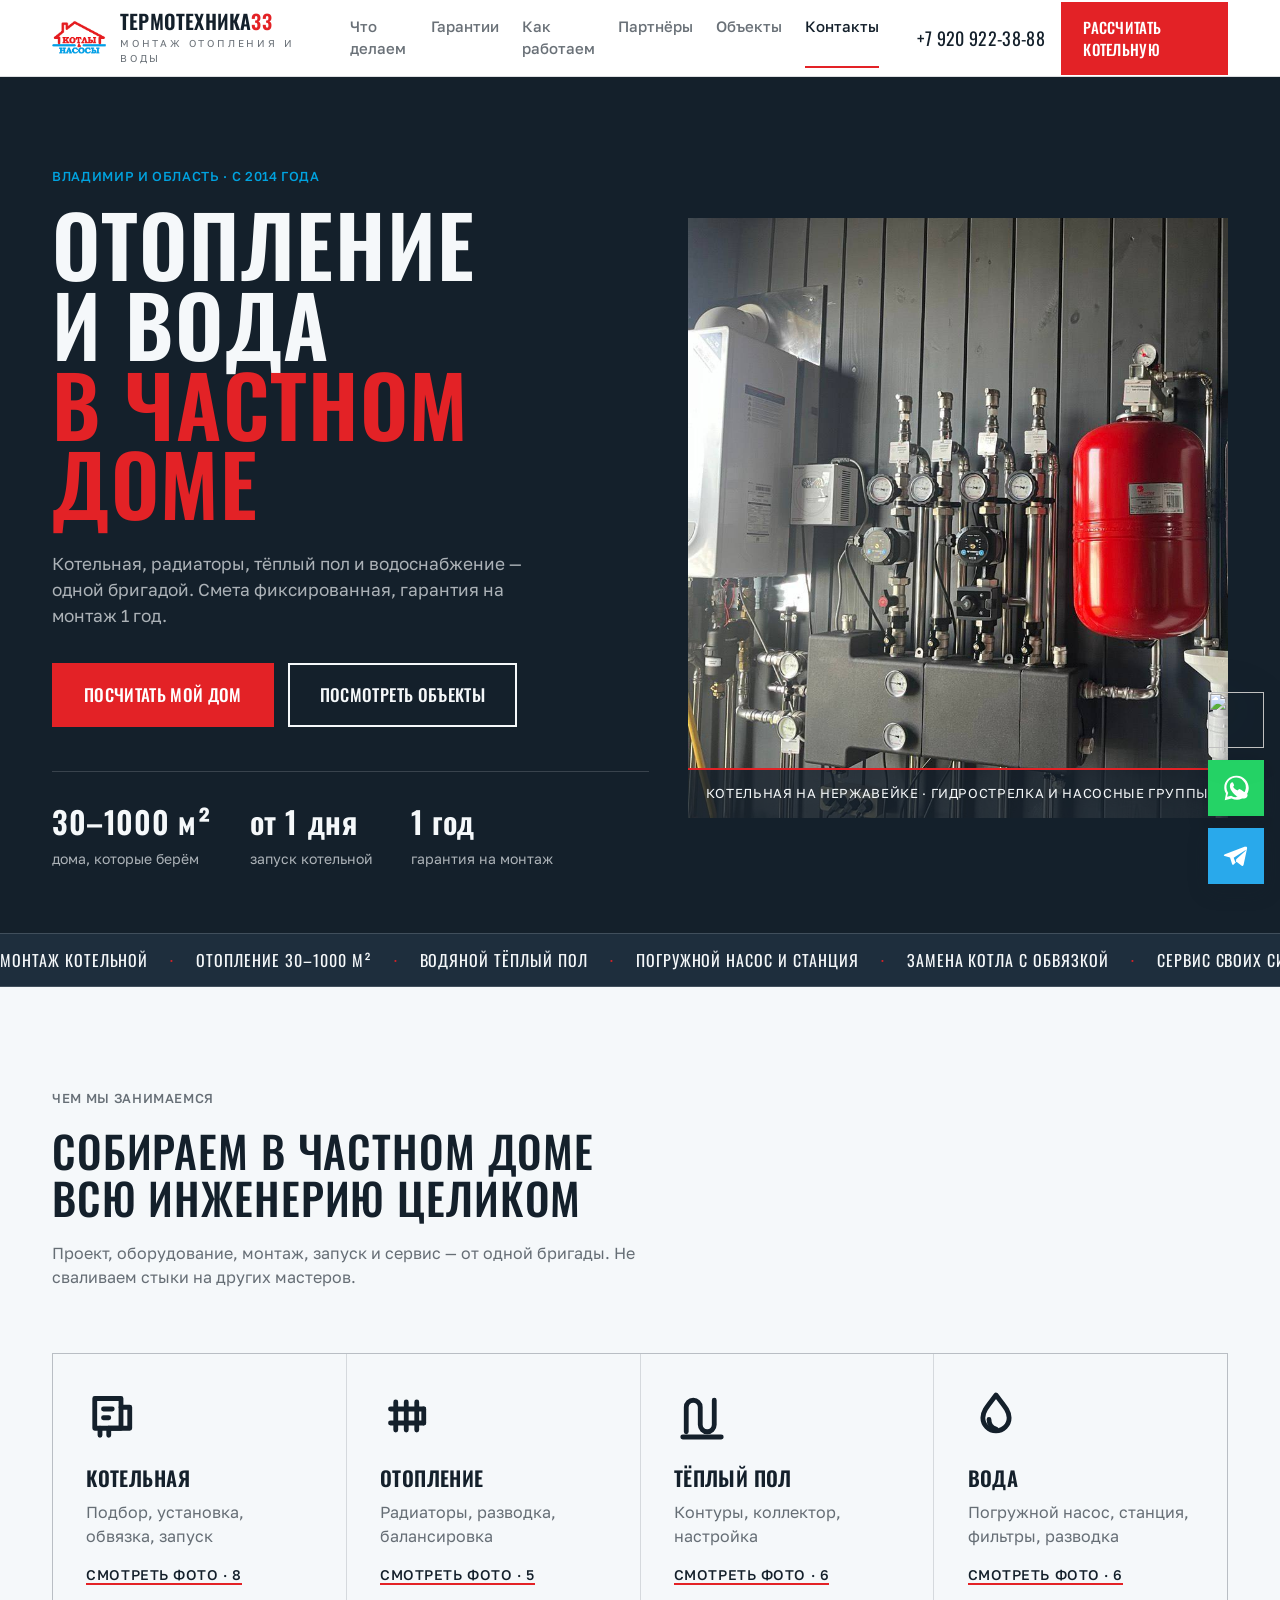
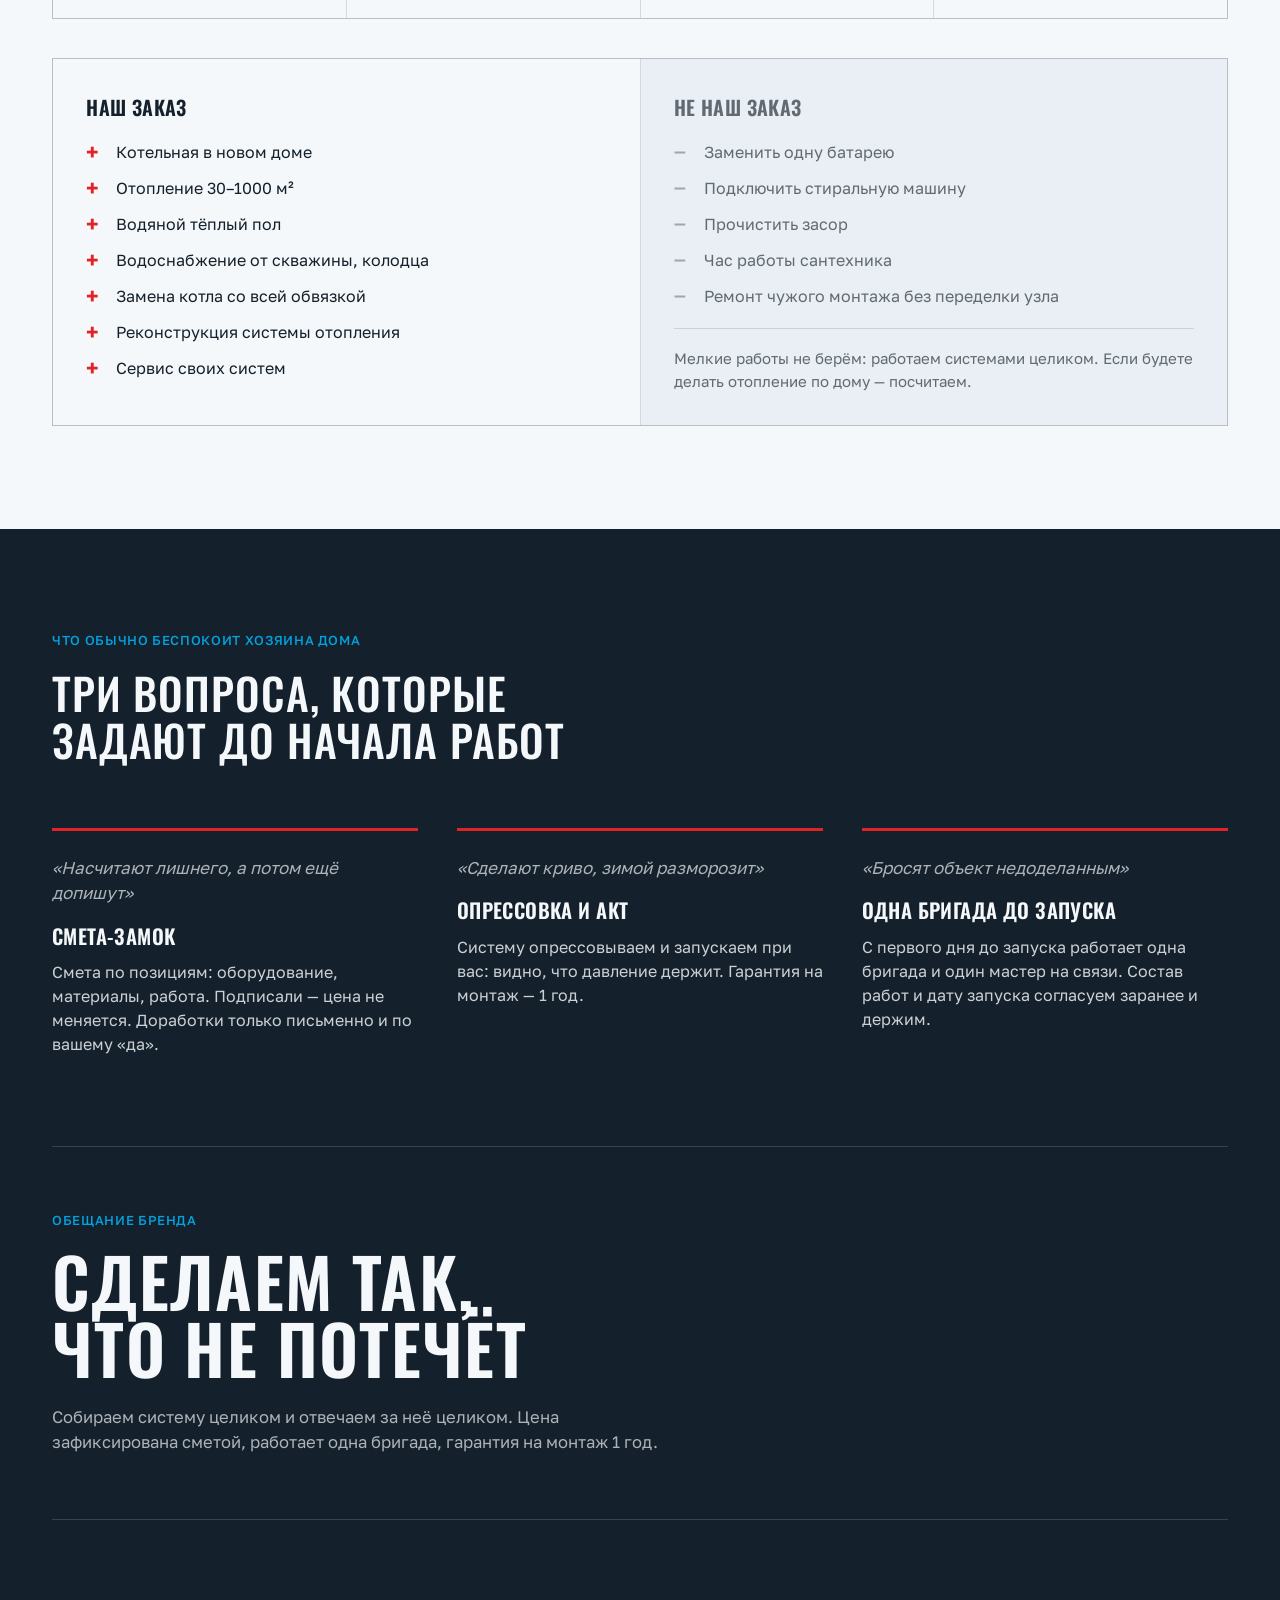
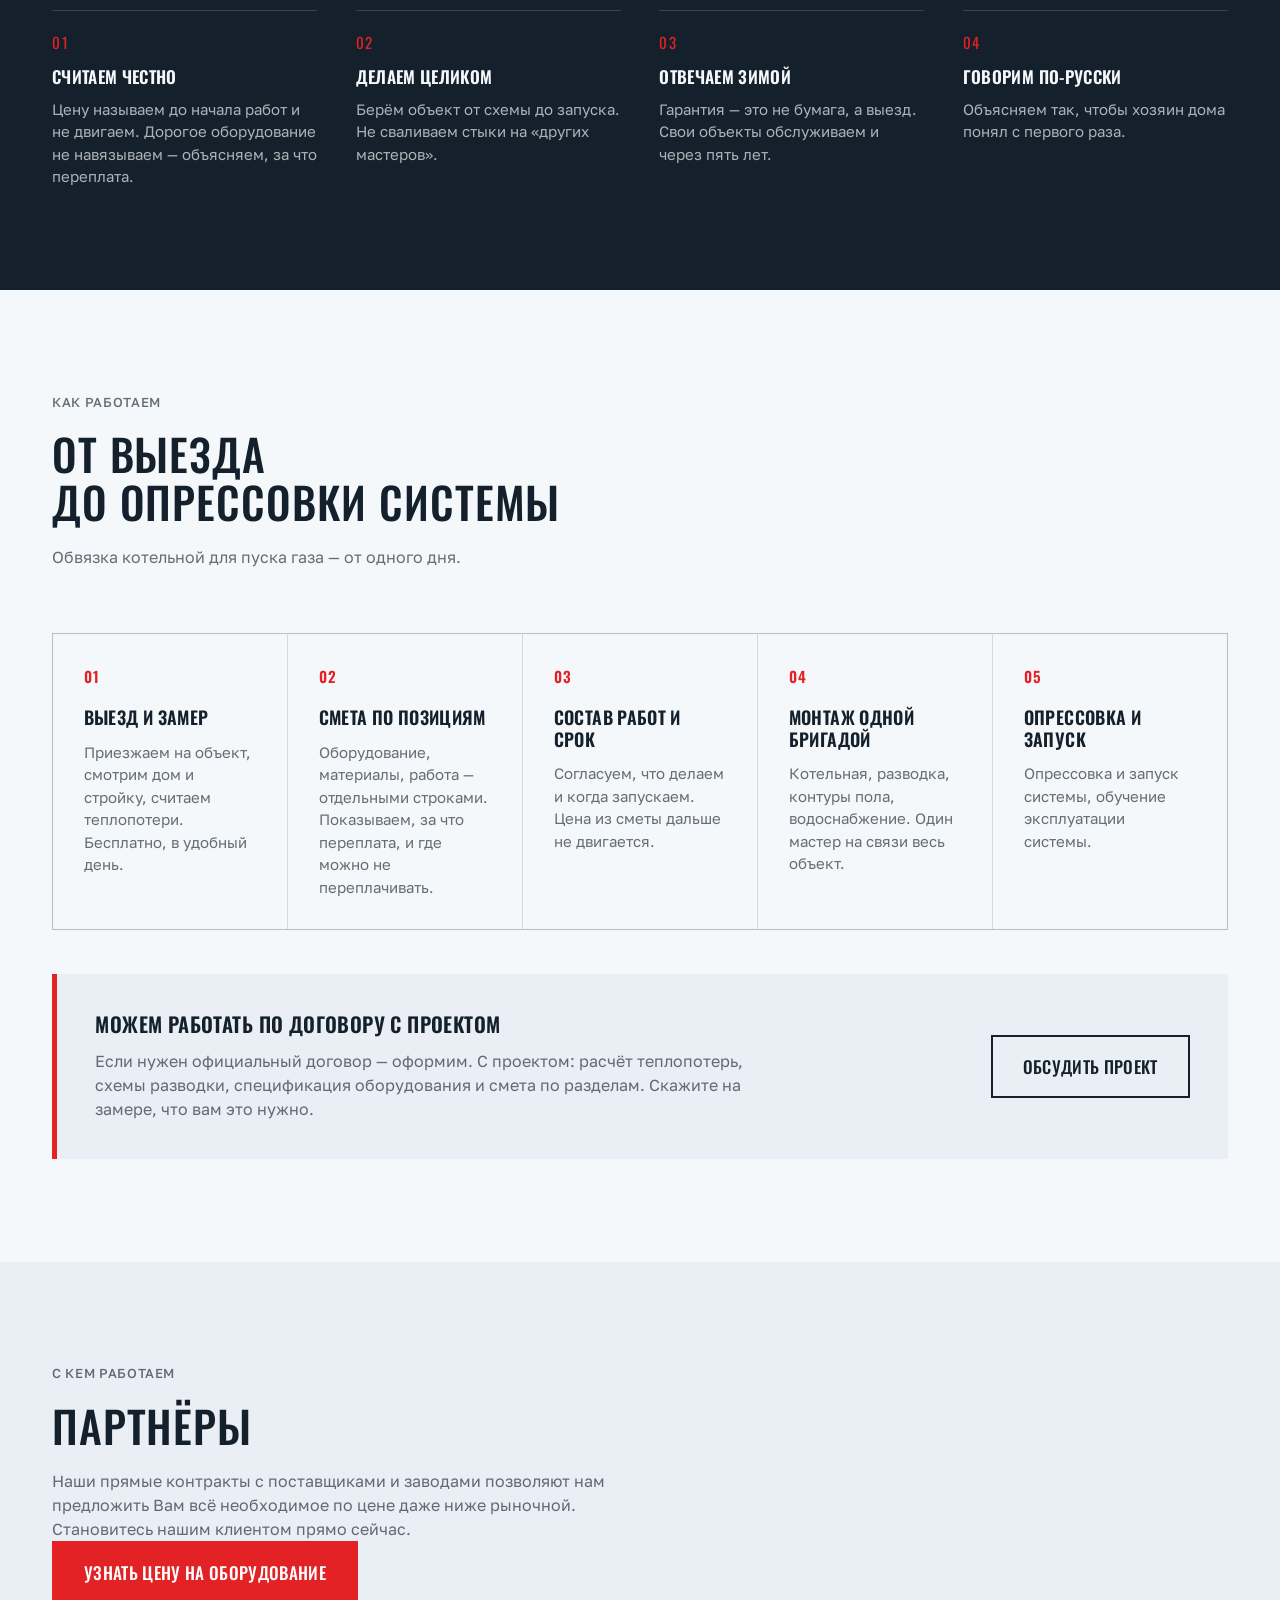
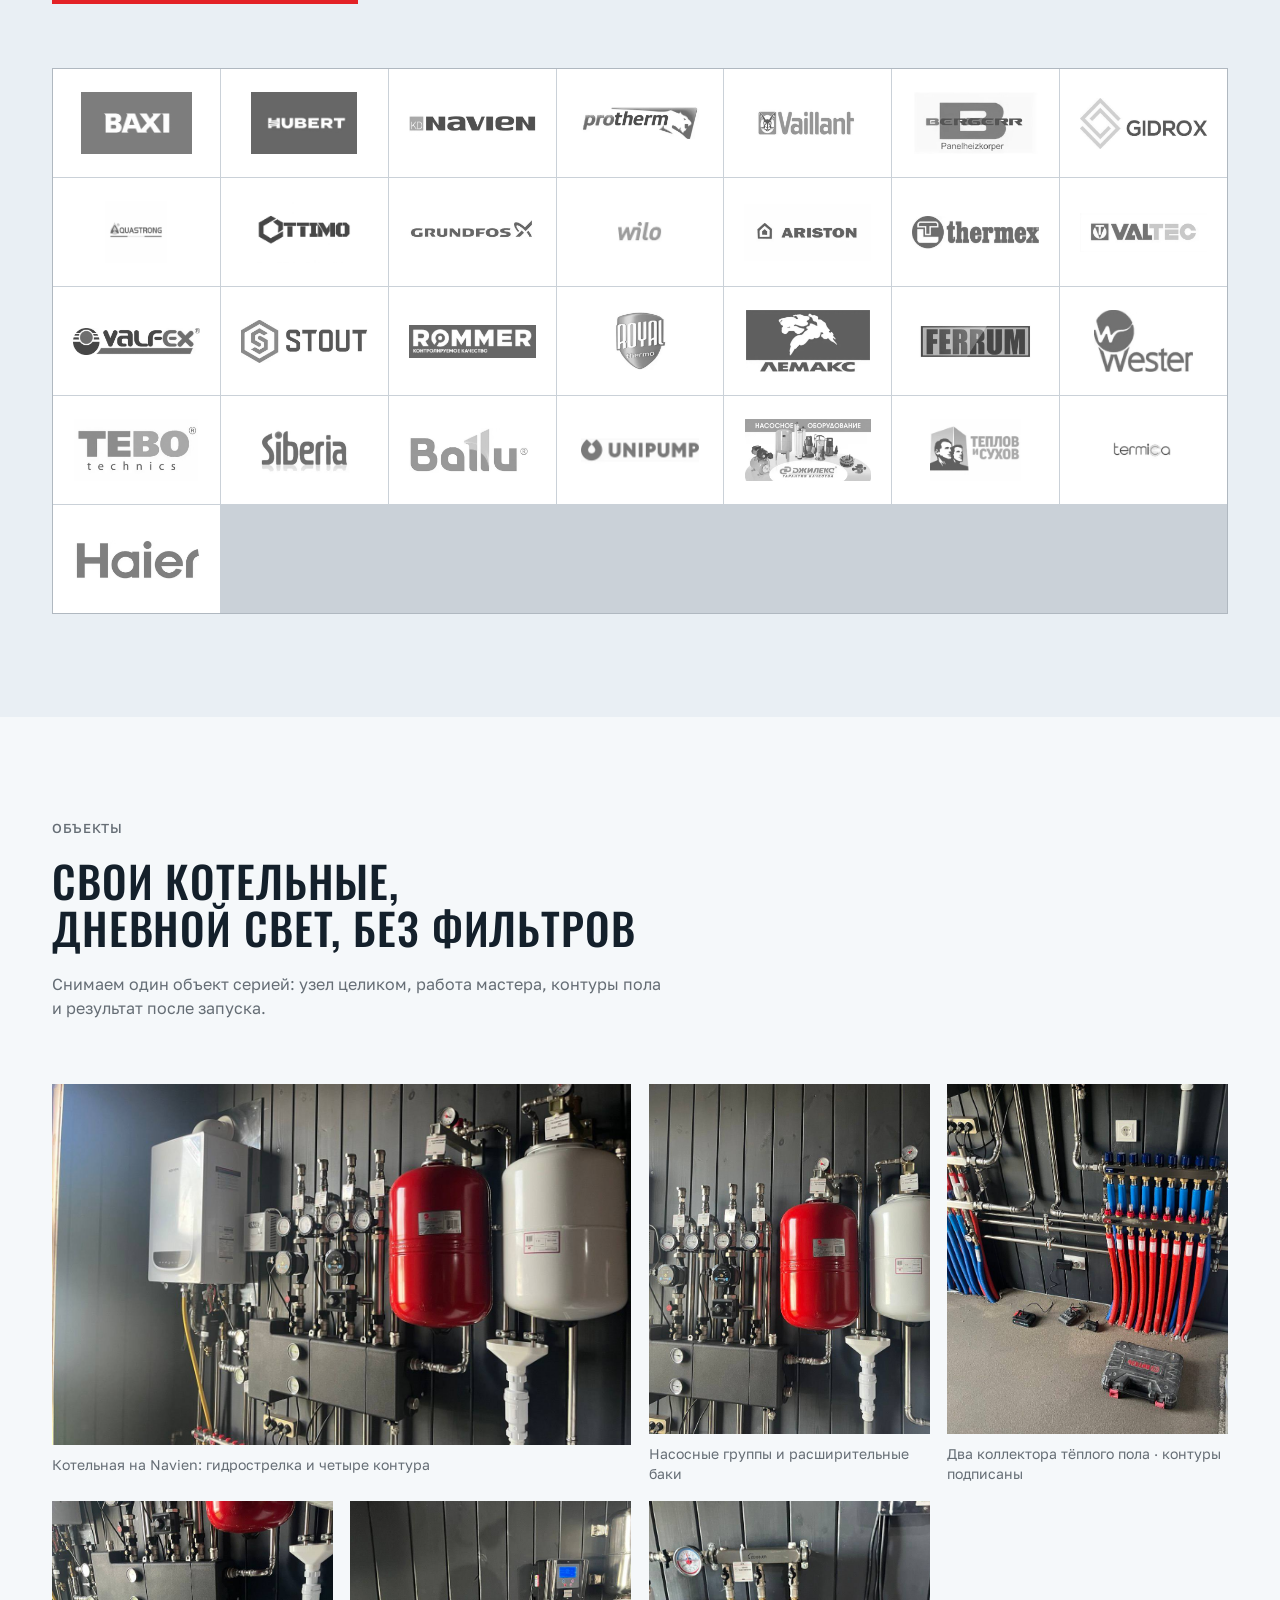
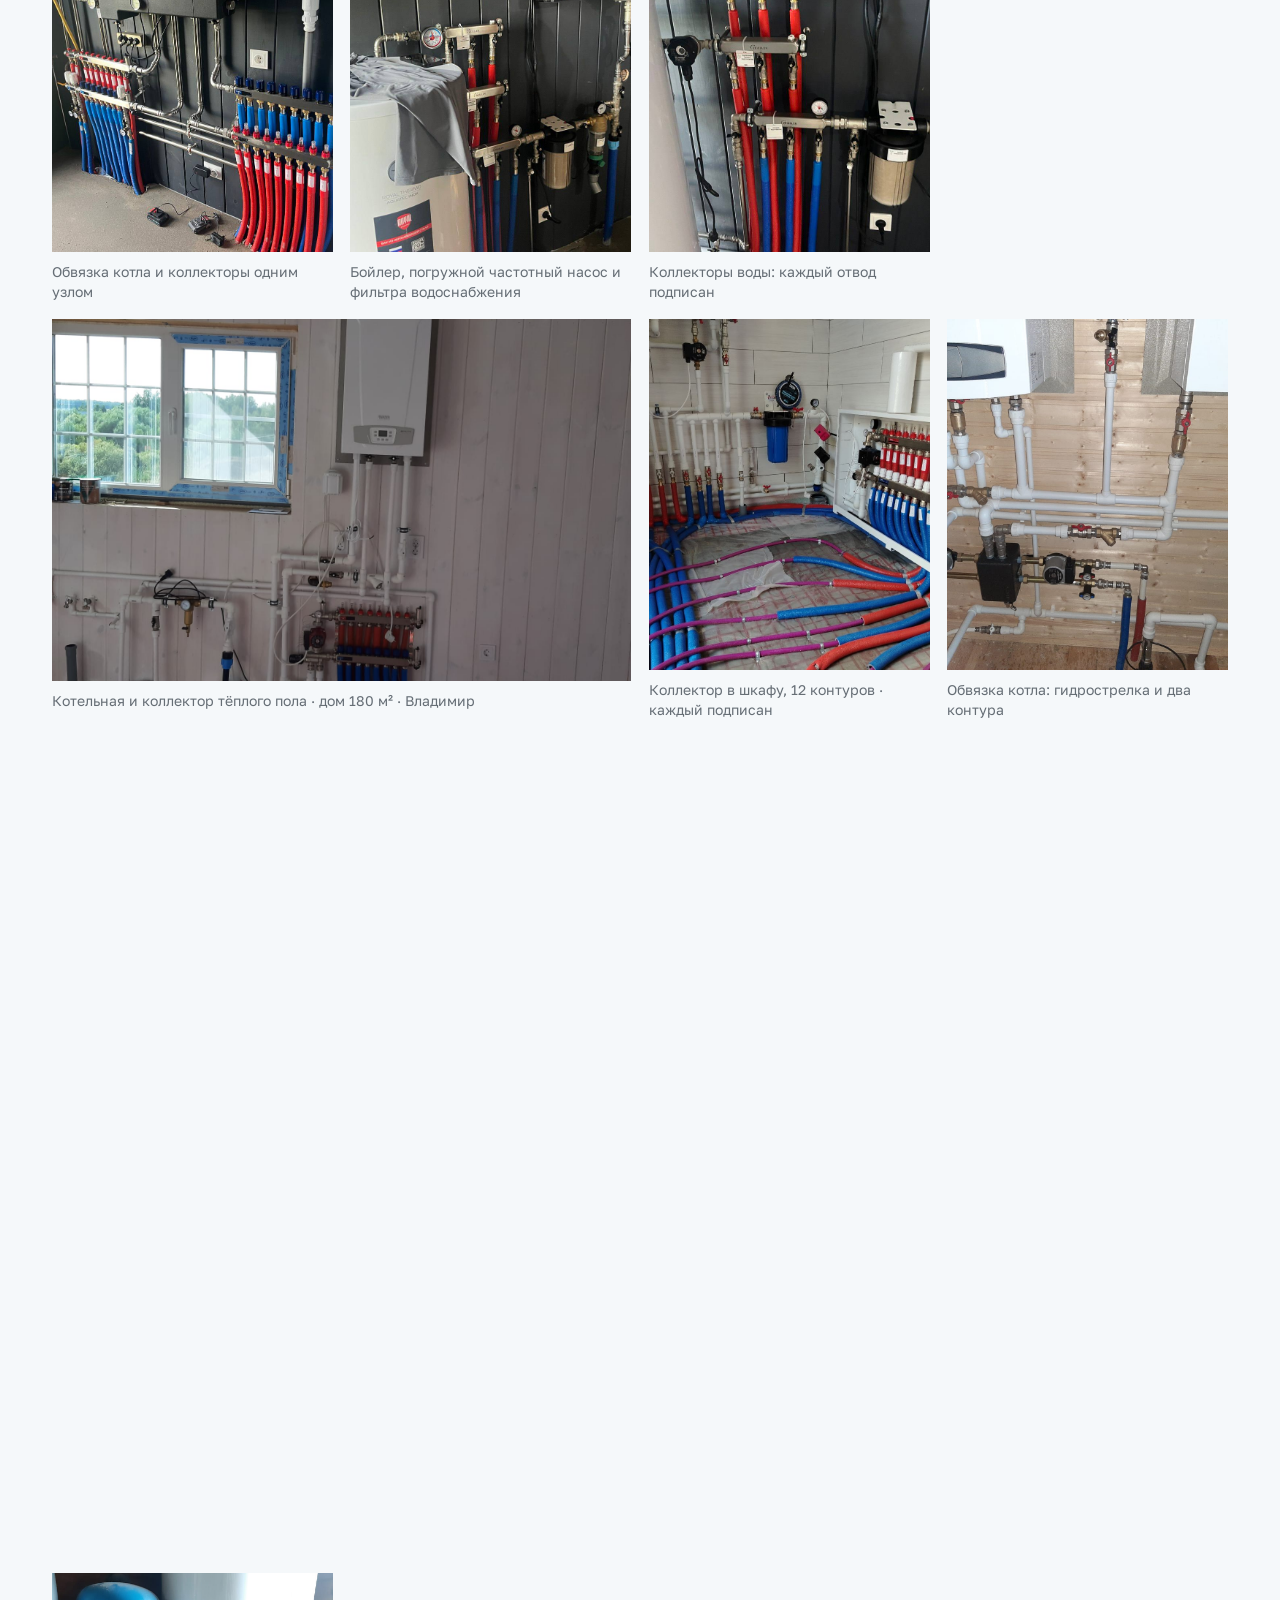
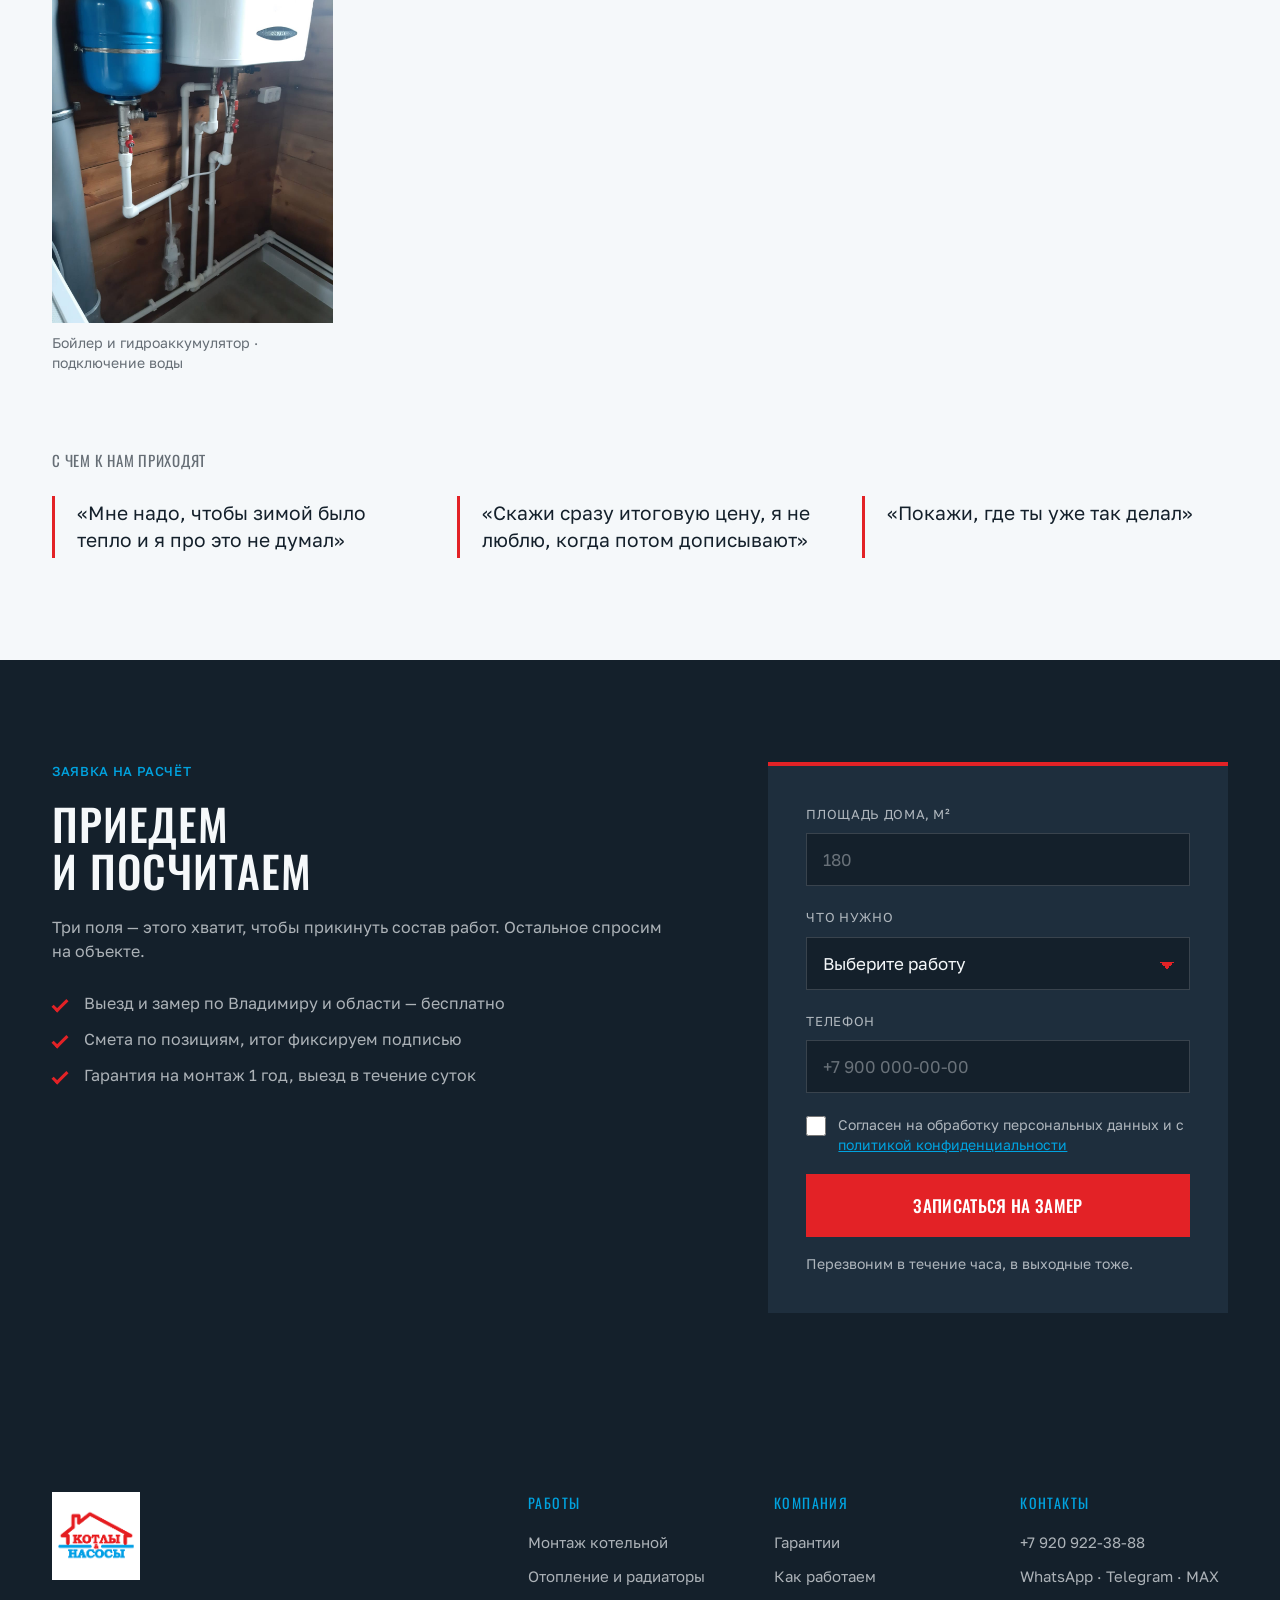
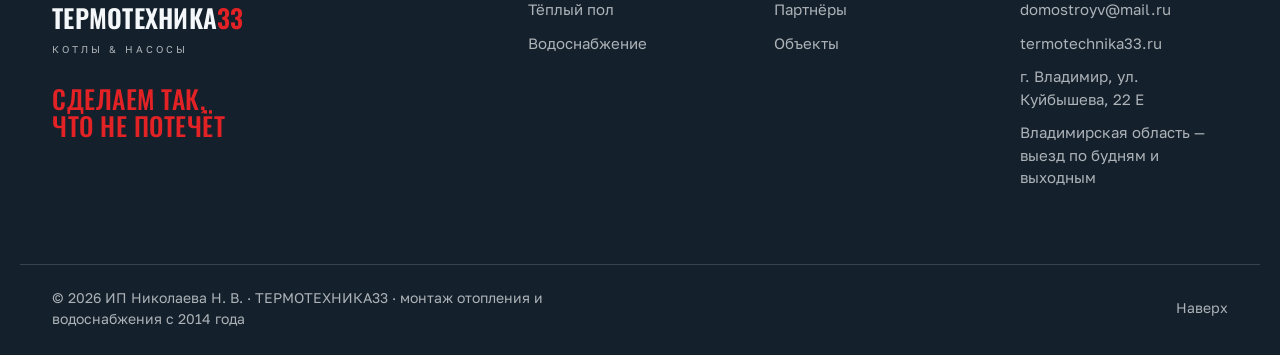
==== commit 49f8f197: "Логотип MAX и Яндекс.Метрика - Кнопка MAX теперь с настоящим логотипом (img/icon-max.png), без подло" ====
--- a/index.html
+++ b/index.html
@@ -32,6 +32,18 @@
   "areaServed": "Владимир и Владимирская область"
 }
 </script>
+
+<!-- Yandex.Metrika counter (тот же счётчик, что на termotechnika33.ru) -->
+<script type="text/javascript">
+   (function(m,e,t,r,i,k,a){m[i]=m[i]||function(){(m[i].a=m[i].a||[]).push(arguments)};
+   m[i].l=1*new Date();
+   for (var j = 0; j < document.scripts.length; j++) {if (document.scripts[j].src === r) { return; }}
+   k=e.createElement(t),a=e.getElementsByTagName(t)[0],k.async=1,k.src=r,a.parentNode.insertBefore(k,a)})
+   (window, document, "script", "https://mc.yandex.ru/metrika/tag.js", "ym");
+   ym(100357303, "init", { clickmap:true, trackLinks:true, accurateTrackBounce:true, webvisor:true });
+</script>
+<noscript><div><img src="https://mc.yandex.ru/watch/100357303" style="position:absolute; left:-9999px;" alt="" /></div></noscript>
+<!-- /Yandex.Metrika counter -->
 </head>
 <body>
 
@@ -555,7 +567,7 @@
 
 <div class="fab">
   <a class="fab__btn fab__btn--max" href="https://max.ru/u/f9LHodD0cOKkIOFWNpS1U7dg6LNFwzJVWg_PPFo19skbMzeS5-Yf3quceXE" target="_blank" rel="noopener" aria-label="Написать в MAX">
-    <span class="fab__max">MAX</span>
+    <img src="img/icon-max.png" alt="" width="56" height="56">
   </a>
   <a class="fab__btn fab__btn--wa" href="https://wa.me/79209223888" target="_blank" rel="noopener" aria-label="Написать в WhatsApp">
     <svg viewBox="0 0 32 32" aria-hidden="true"><path d="M16 3C9 3 3.5 8.5 3.5 15.5c0 2.3.6 4.5 1.8 6.4L4 29l7.3-1.9c1.8 1 3.8 1.5 5.7 1.5h.1c6.9 0 12.5-5.6 12.5-12.5S23.9 3 17 3h-1zm.1 22.8c-1.7 0-3.4-.5-4.9-1.4l-.4-.2-4.3 1.1 1.2-4.2-.3-.4a10 10 0 0 1-1.6-5.5c0-5.7 4.6-10.3 10.3-10.3 2.8 0 5.3 1.1 7.3 3a10.2 10.2 0 0 1-7.2 17.5l-.1.4zm5.7-7.7c-.3-.2-1.8-.9-2.1-1s-.5-.2-.7.2c-.2.3-.8 1-1 1.2s-.4.2-.7 0c-1.8-.9-3-1.6-4.2-3.6-.3-.5.3-.5.8-1.6.1-.2 0-.4 0-.5l-1-2.3c-.3-.6-.5-.5-.7-.5h-.6c-.2 0-.5.1-.8.4-1 1-1.3 2.3-1.3 3.9 0 2.3 1.7 4.5 1.9 4.8.2.3 3.3 5 8 7 2.9 1.2 4.1 1.3 5.5 1.1.9-.1 2.7-1.1 3.1-2.2.4-1.1.4-2 .3-2.2-.1-.2-.4-.3-.7-.4z"/></svg>
--- a/styles.css
+++ b/styles.css
@@ -459,8 +459,9 @@
 .fab__btn { width: 56px; height: 56px; display: flex; align-items: center; justify-content: center; box-shadow: 0 6px 20px rgba(20, 32, 43, .28); transition: transform .18s; }
 .fab__btn:hover { transform: translateY(-2px); }
 .fab__btn svg { width: 30px; height: 30px; fill: #fff; }
-.fab__btn--max { background: #1A1A1A; }
-.fab__max { font-family: var(--head); font-weight: 600; font-size: 15px; letter-spacing: .04em; color: #fff; }
+/* у логотипа MAX свой фон и скруглённые углы — подложка не нужна */
+.fab__btn--max { background: none; box-shadow: none; }
+.fab__btn--max img { width: 56px; height: 56px; object-fit: cover; filter: drop-shadow(0 6px 20px rgba(20, 32, 43, .28)); }
 .fab__btn--wa { background: #25D366; }
 .fab__btn--tg { background: #29A9EB; }
 .fab__btn--call { background: var(--flame); }
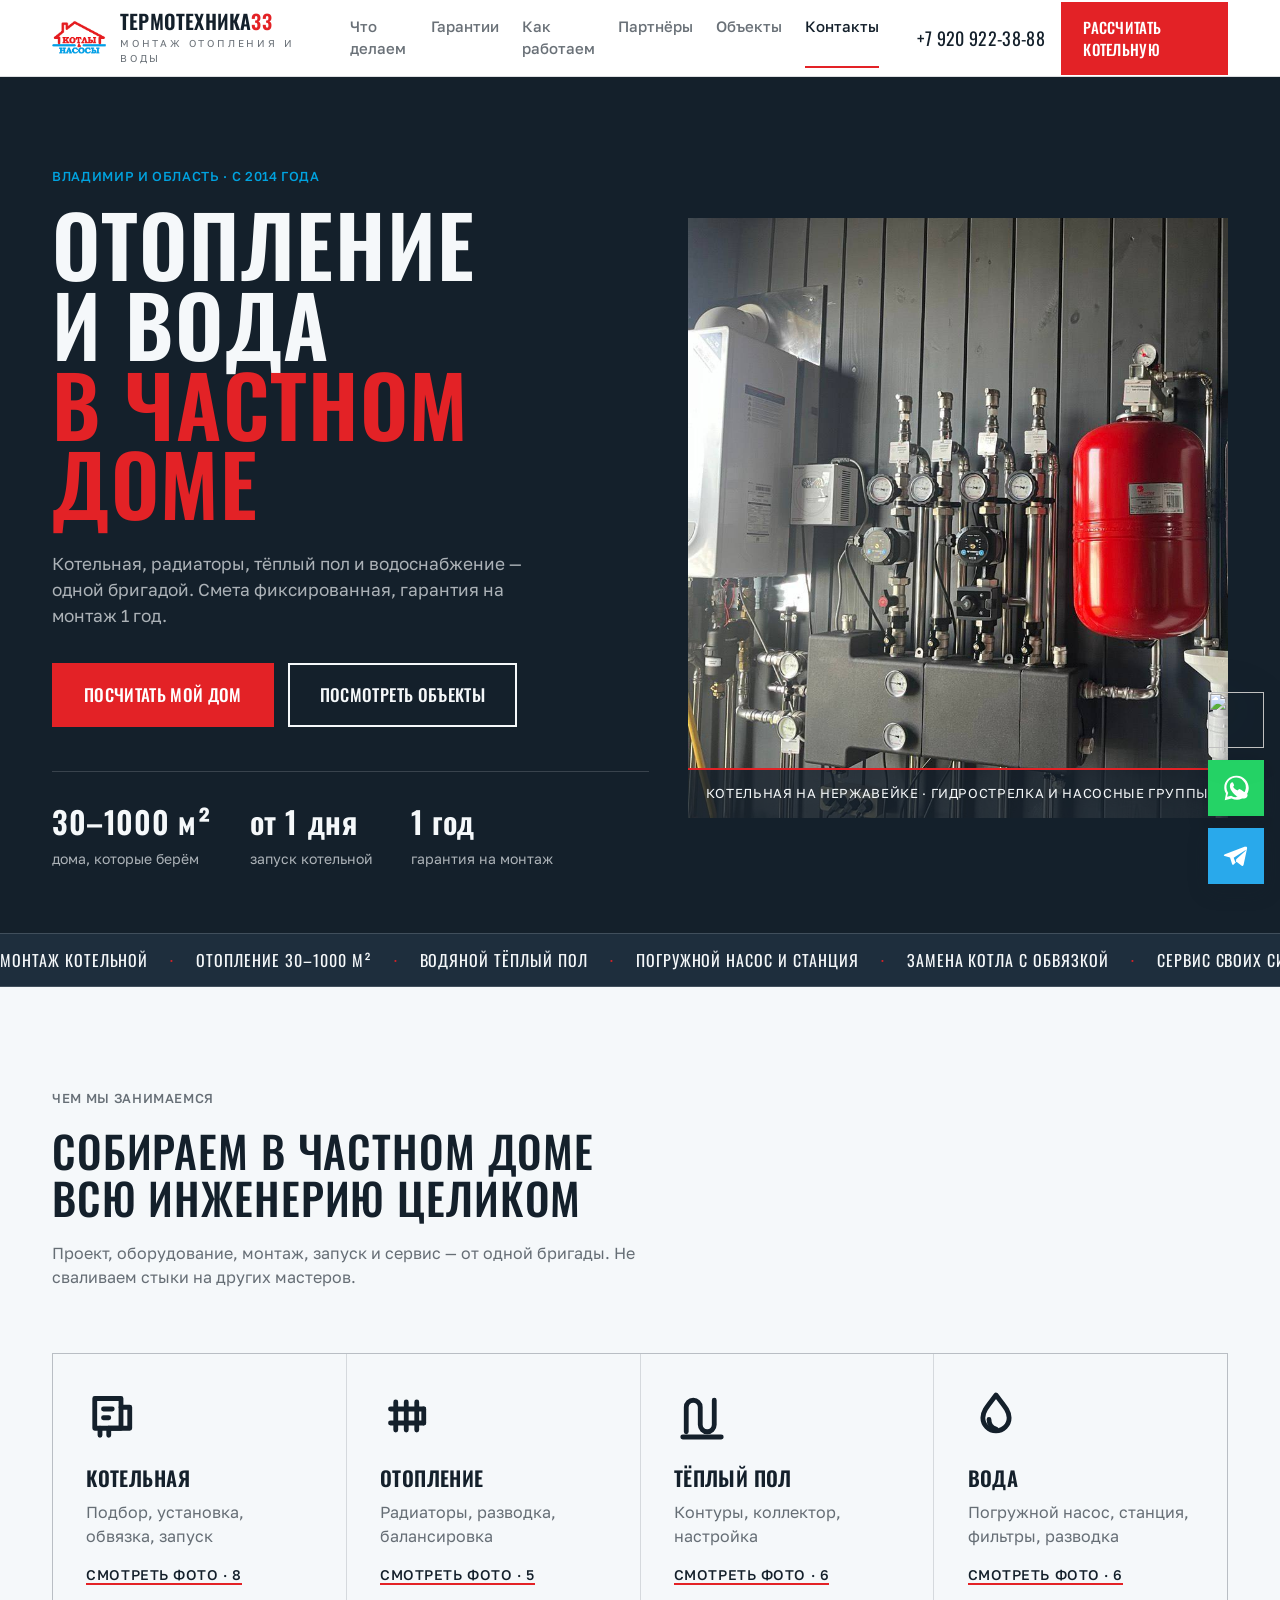
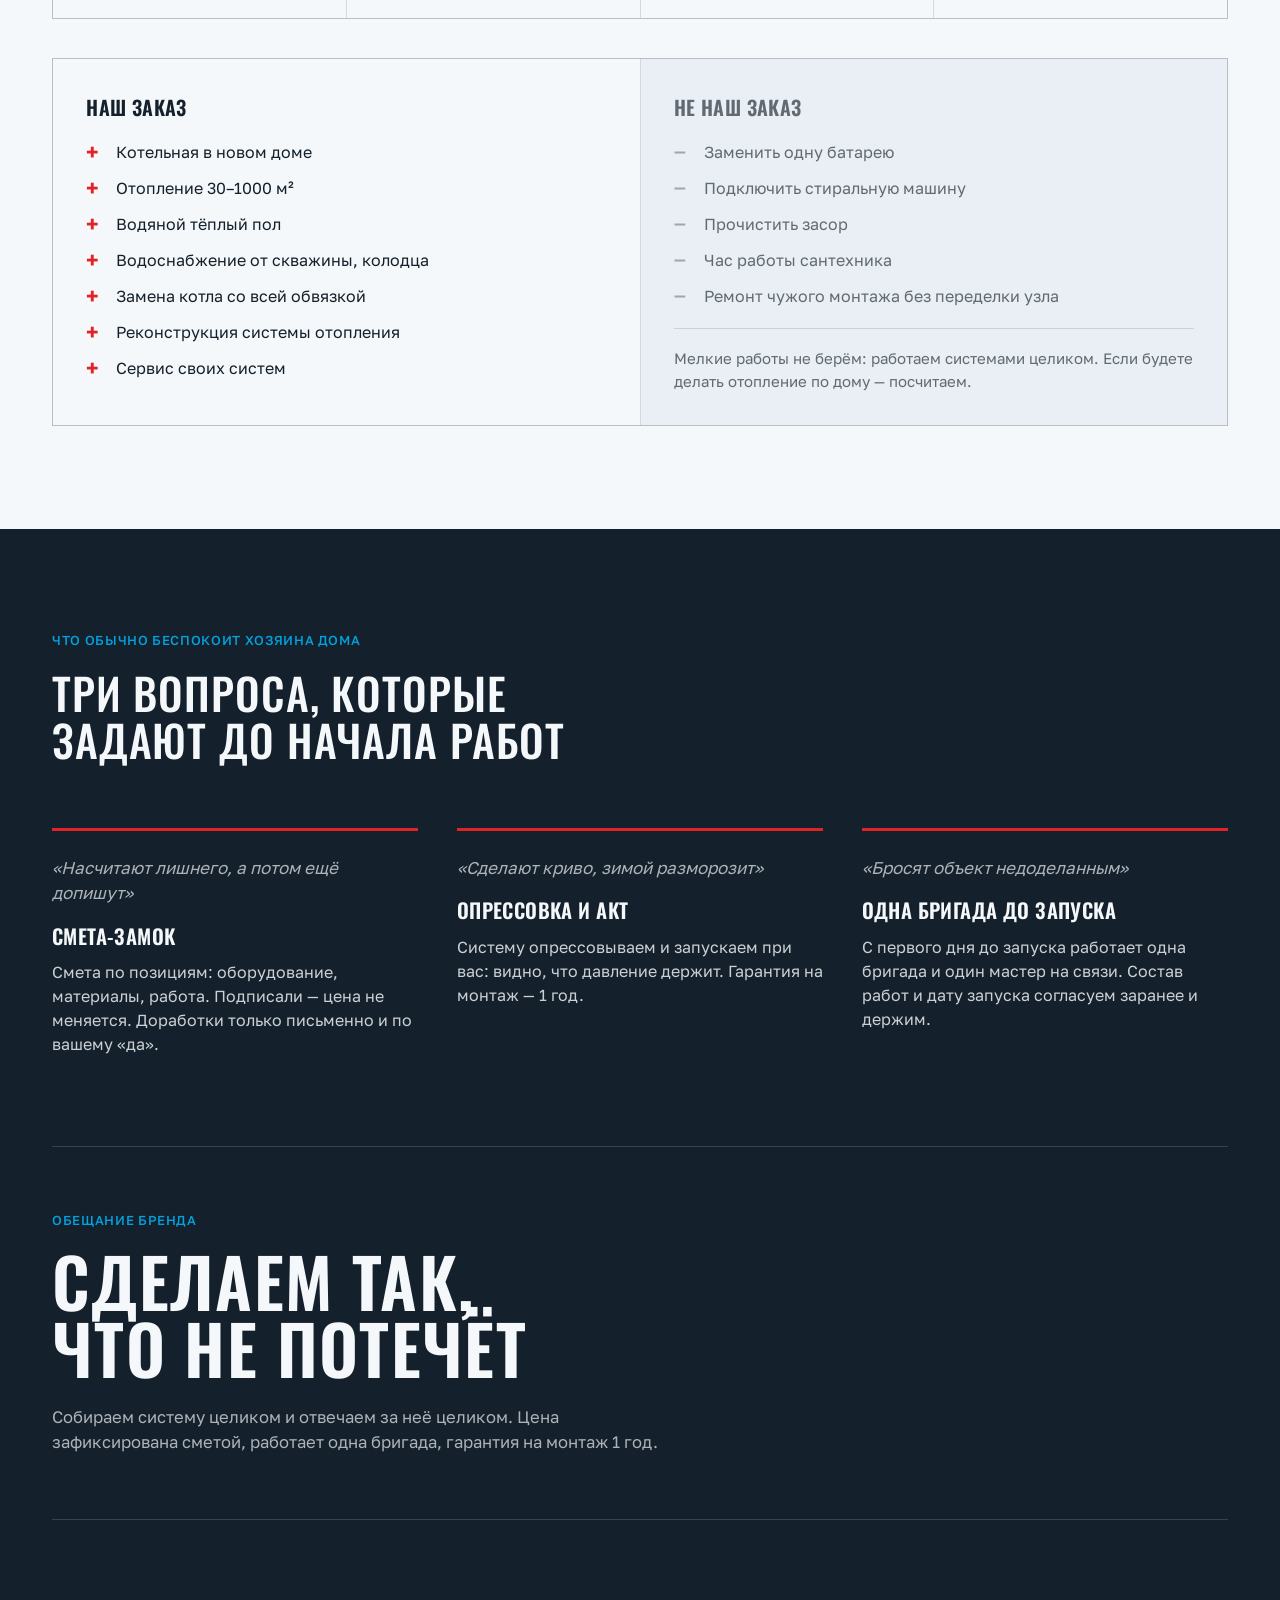
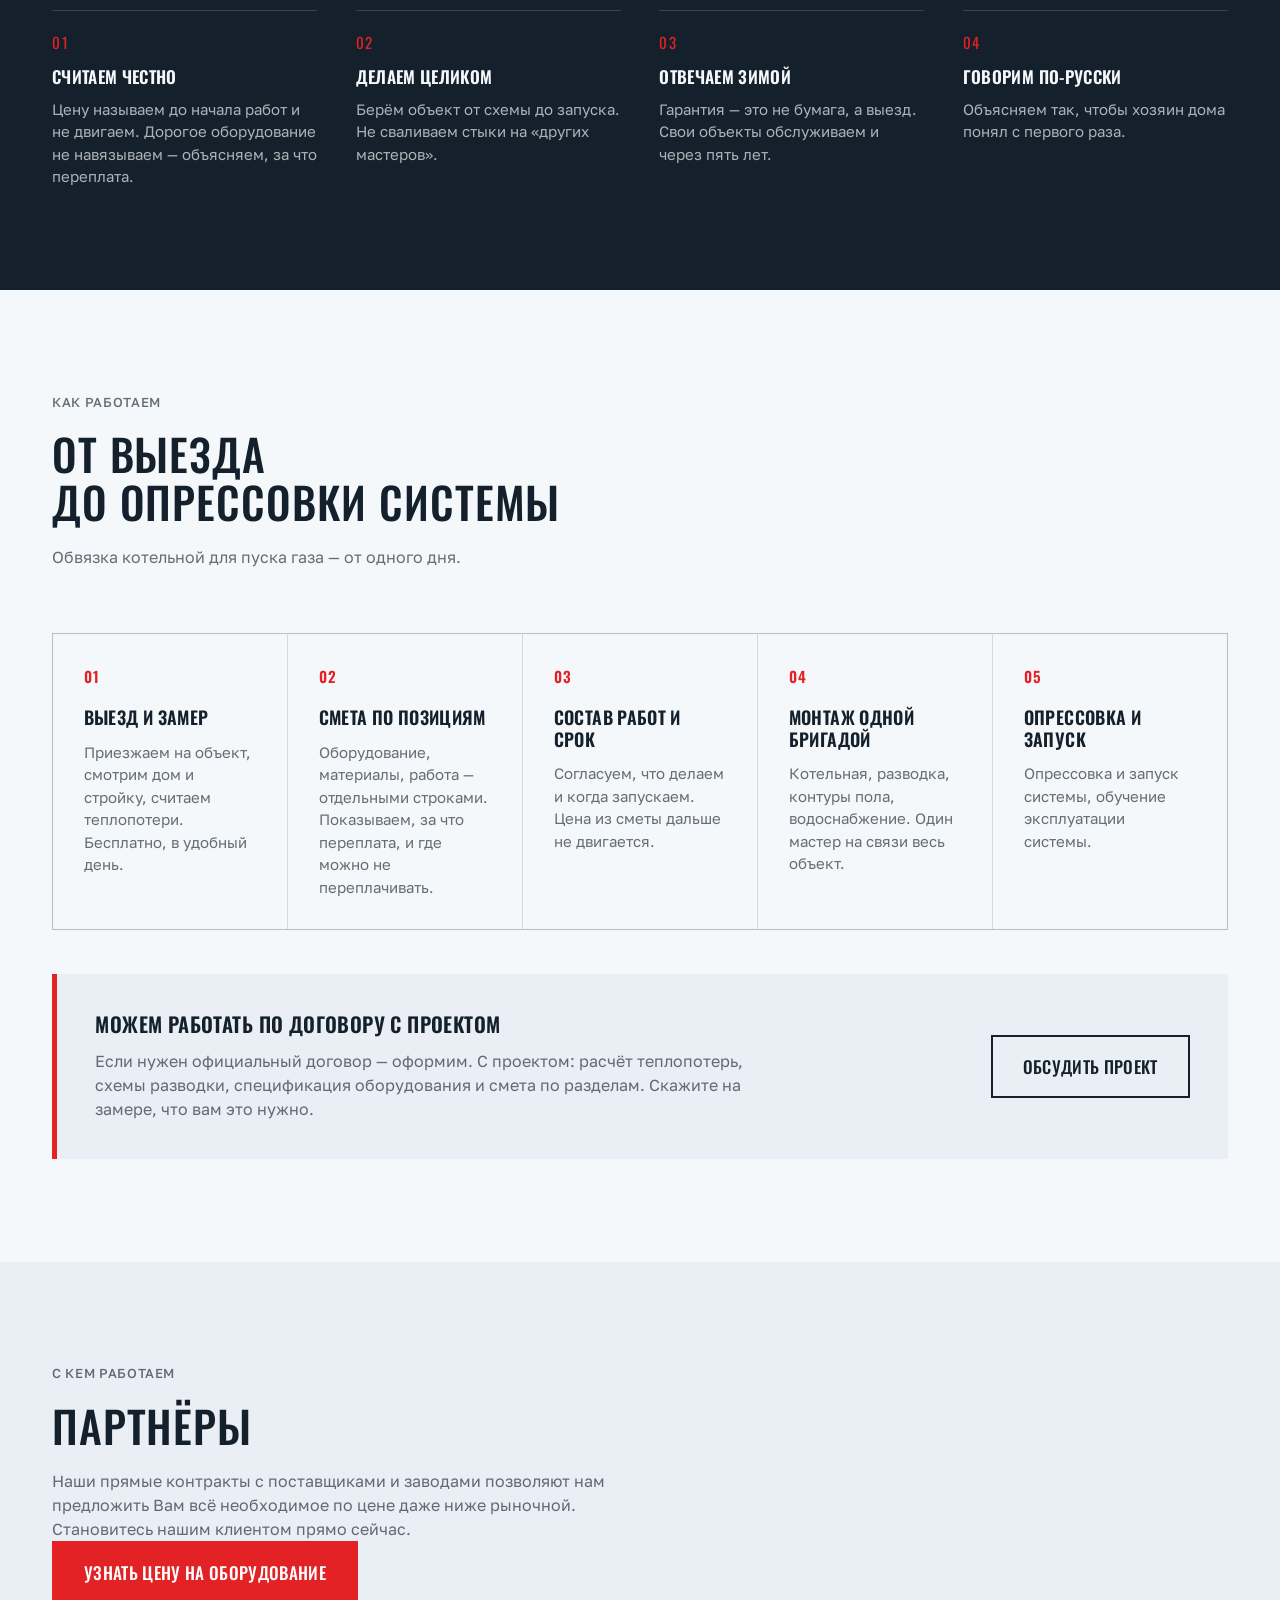
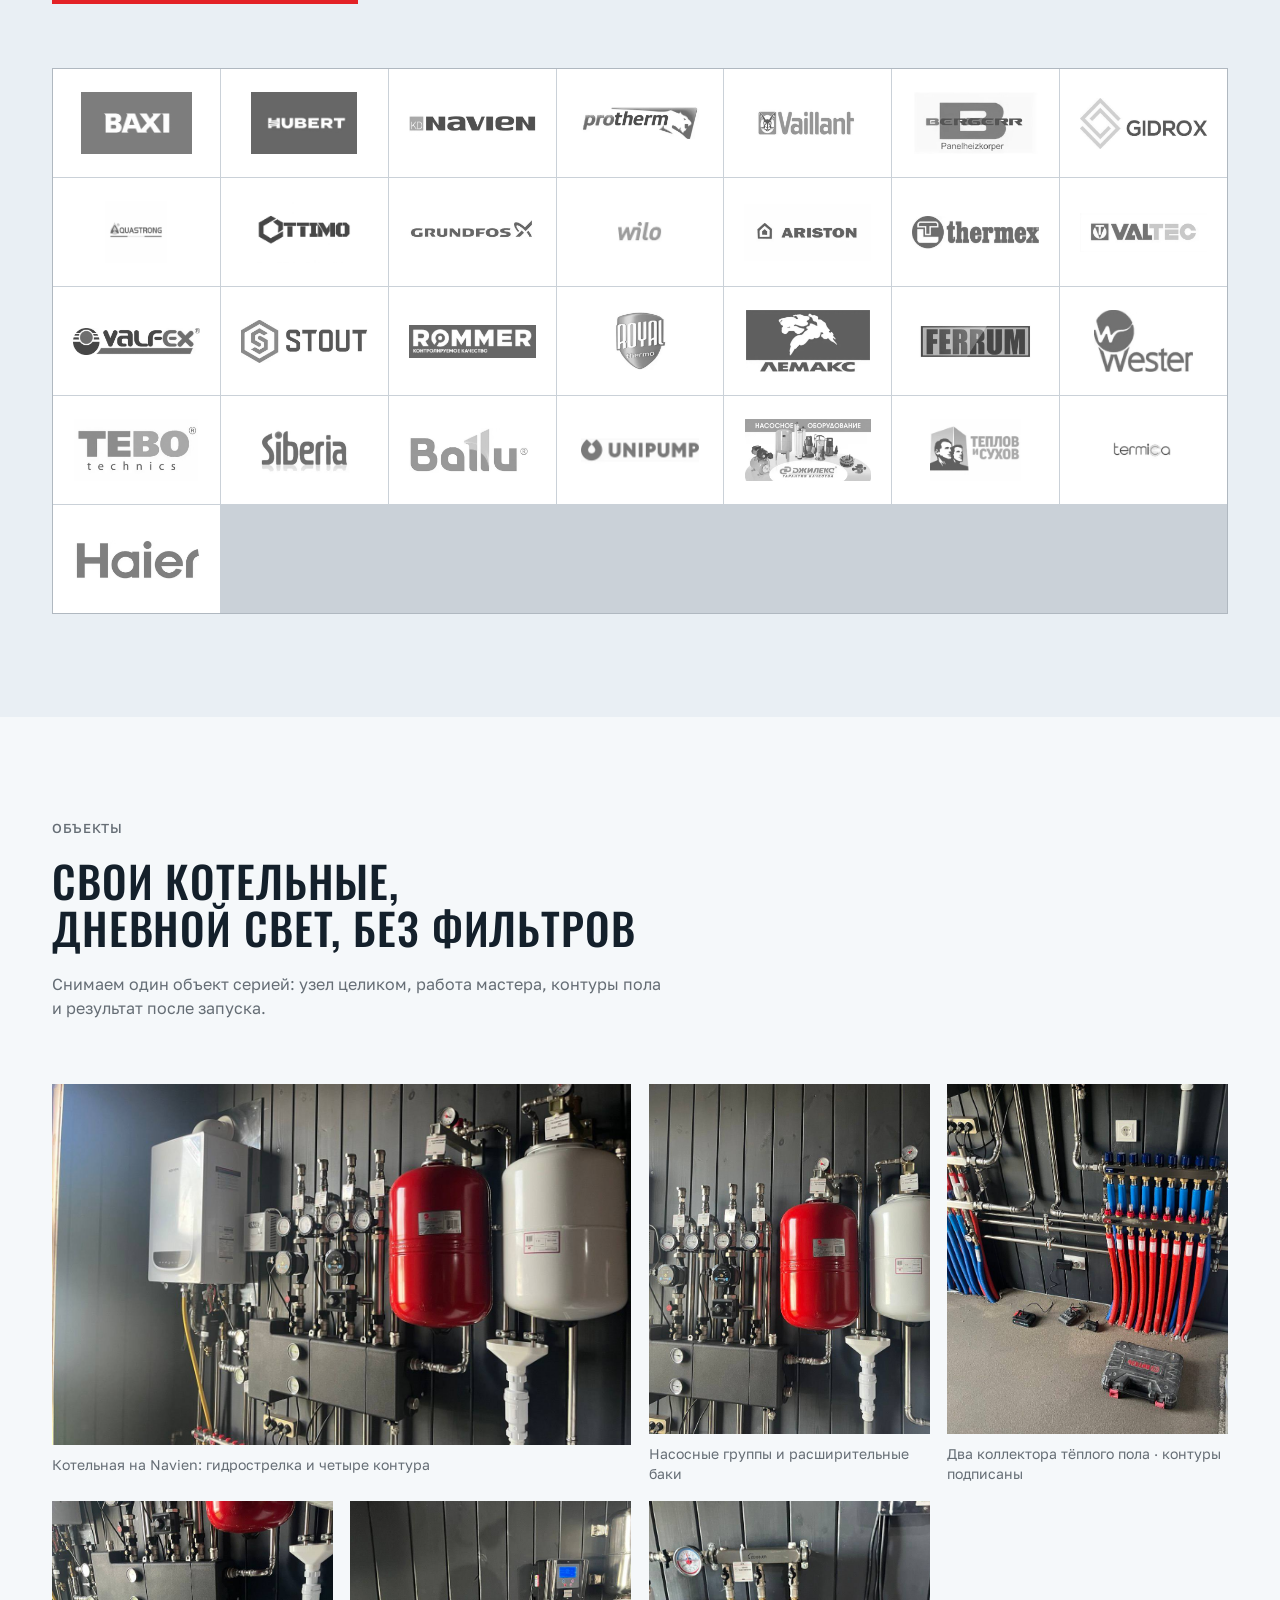
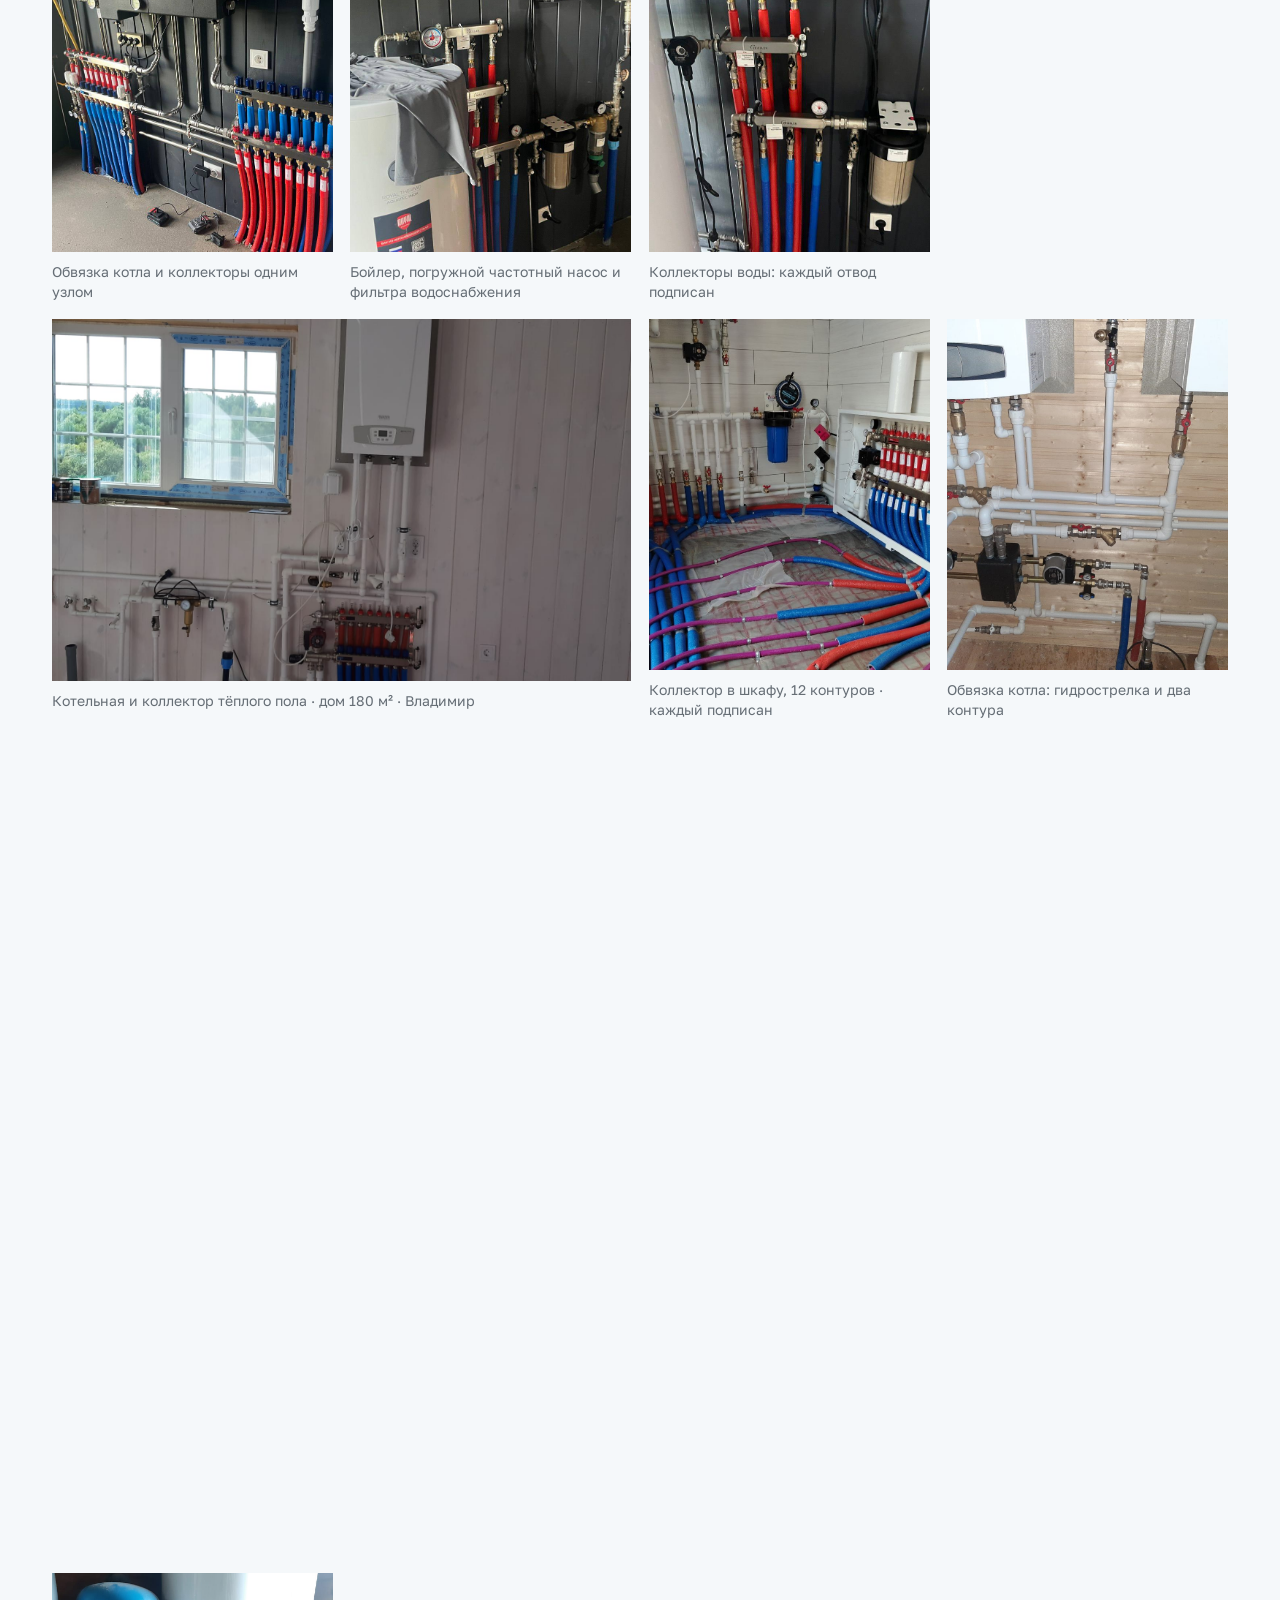
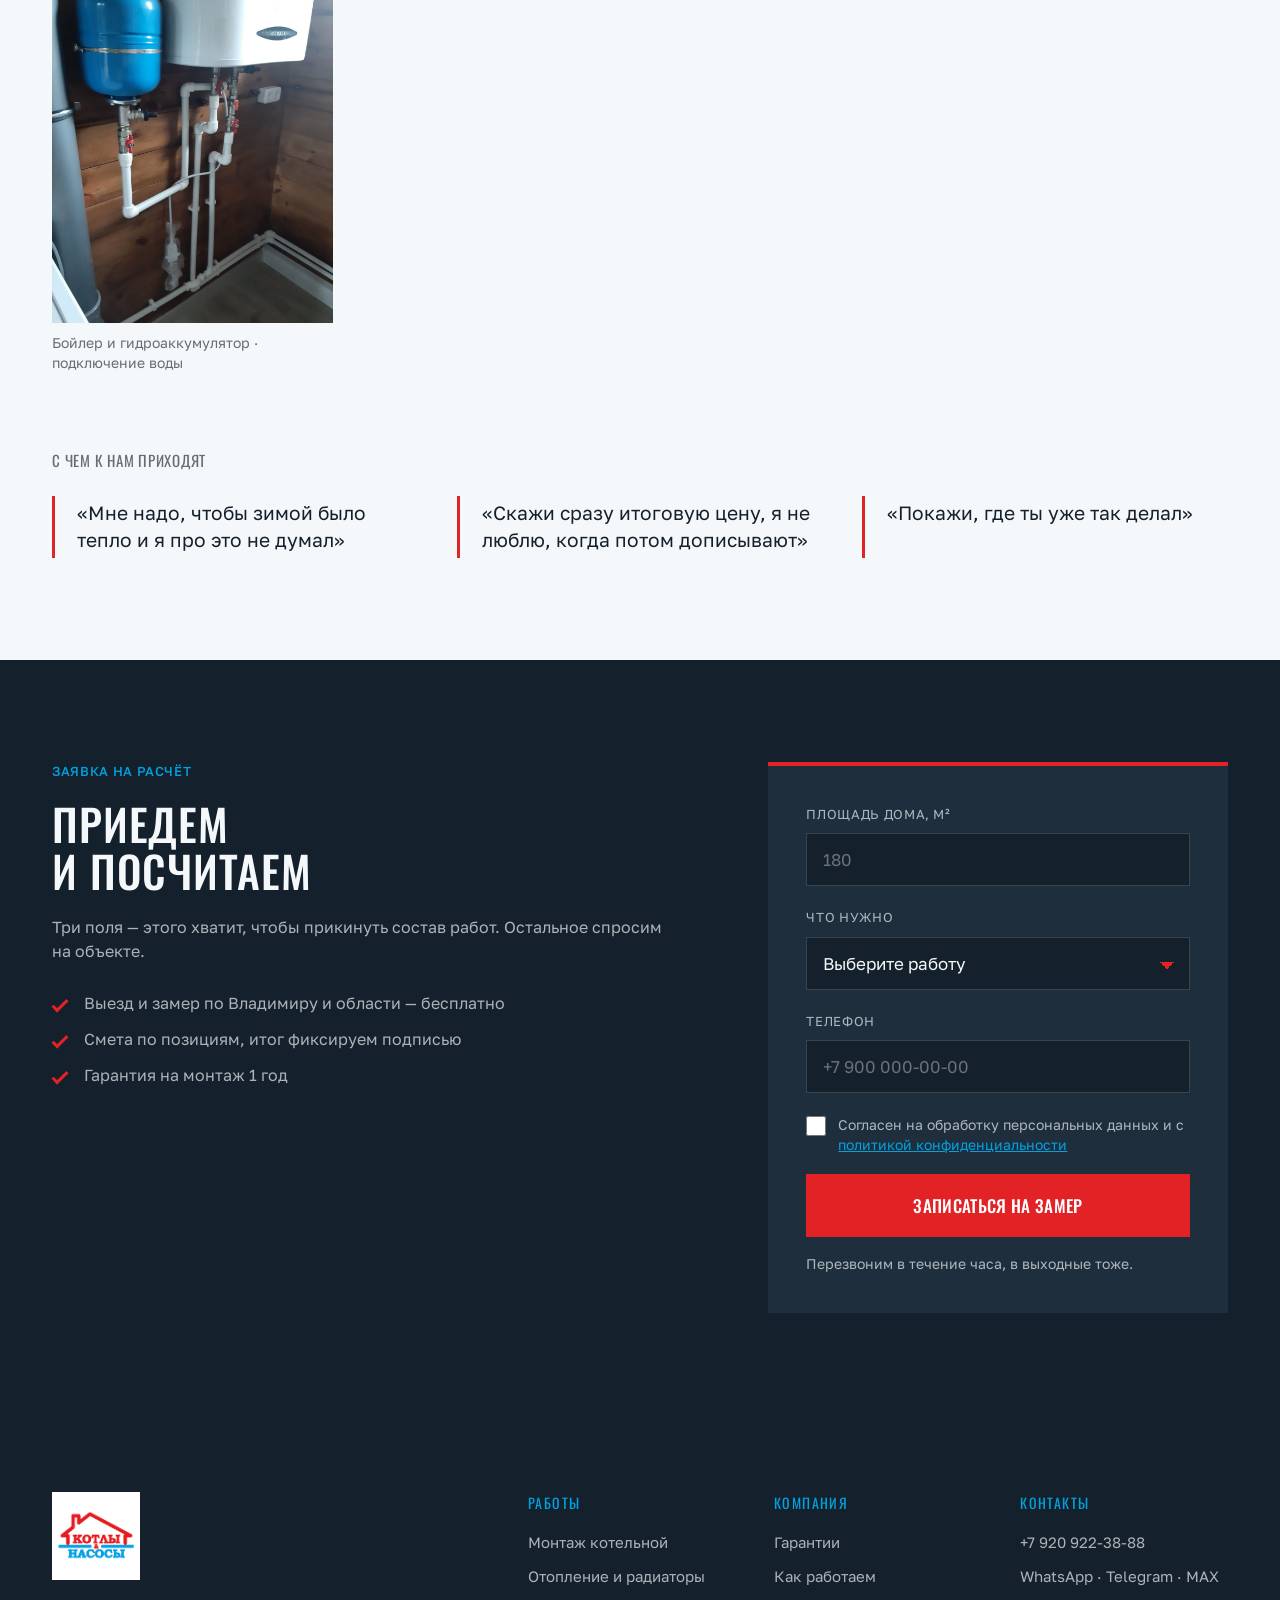
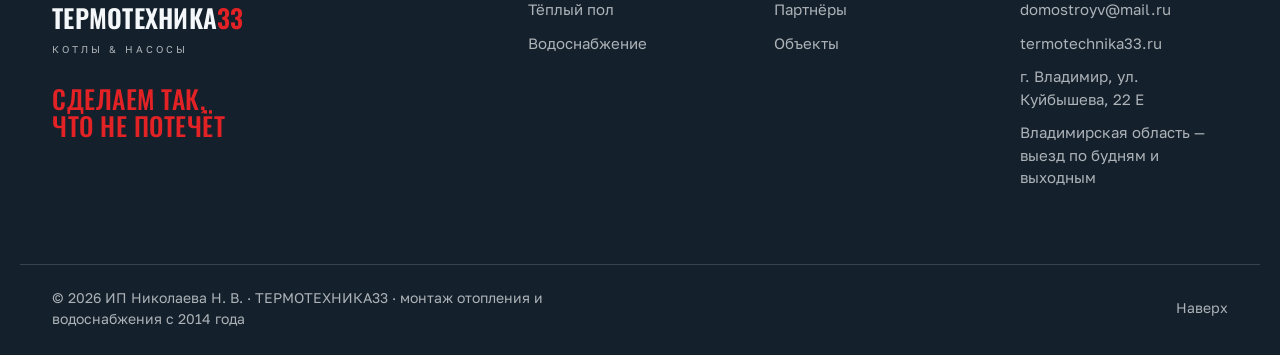
==== commit b3c38fab: "Убрана фраза «выезд в течение суток» из блока заявки Co-Authored-By: Claude Opus 5 <noreply@anthropi" ====
--- a/index.html
+++ b/index.html
@@ -455,7 +455,7 @@
         <ul class="checklist checklist--dark">
           <li>Выезд и замер по Владимиру и области — бесплатно</li>
           <li>Смета по позициям, итог фиксируем подписью</li>
-          <li>Гарантия на монтаж 1 год, выезд в течение суток</li>
+          <li>Гарантия на монтаж 1 год</li>
         </ul>
       </div>
 
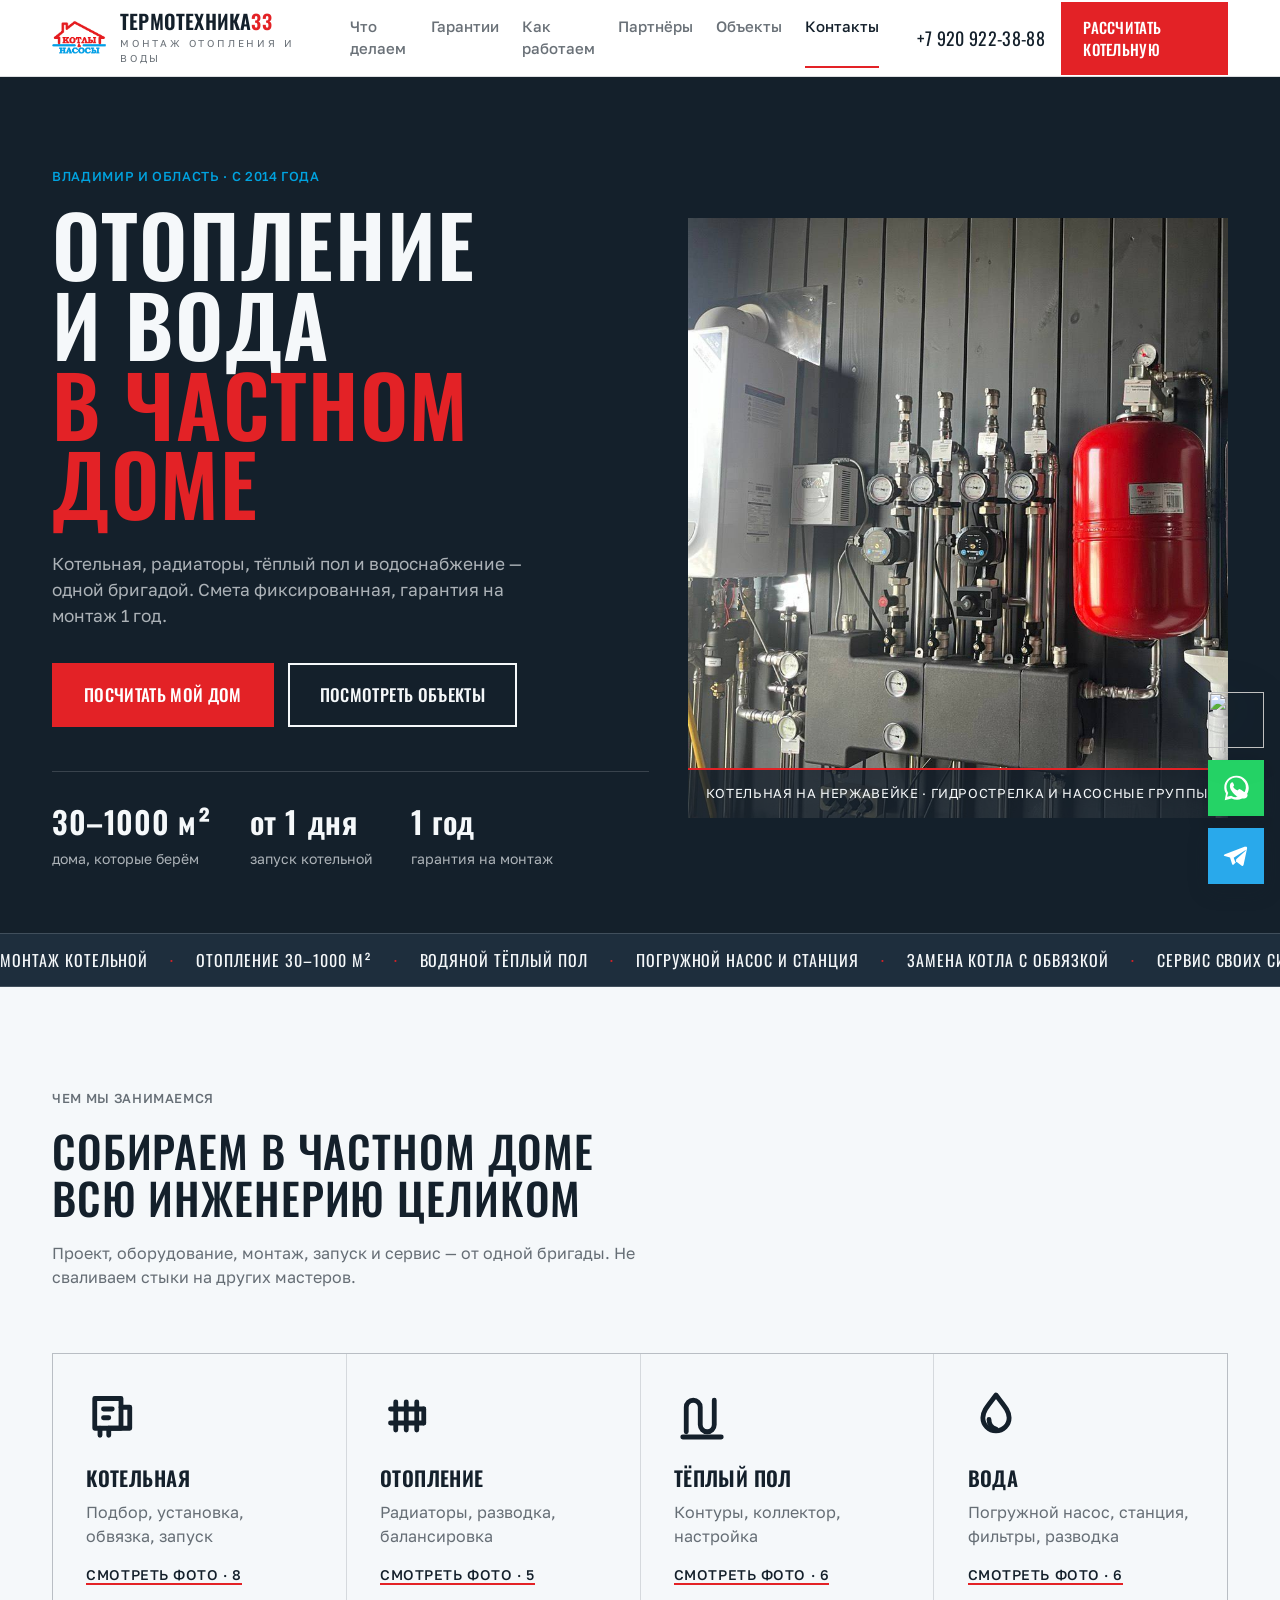
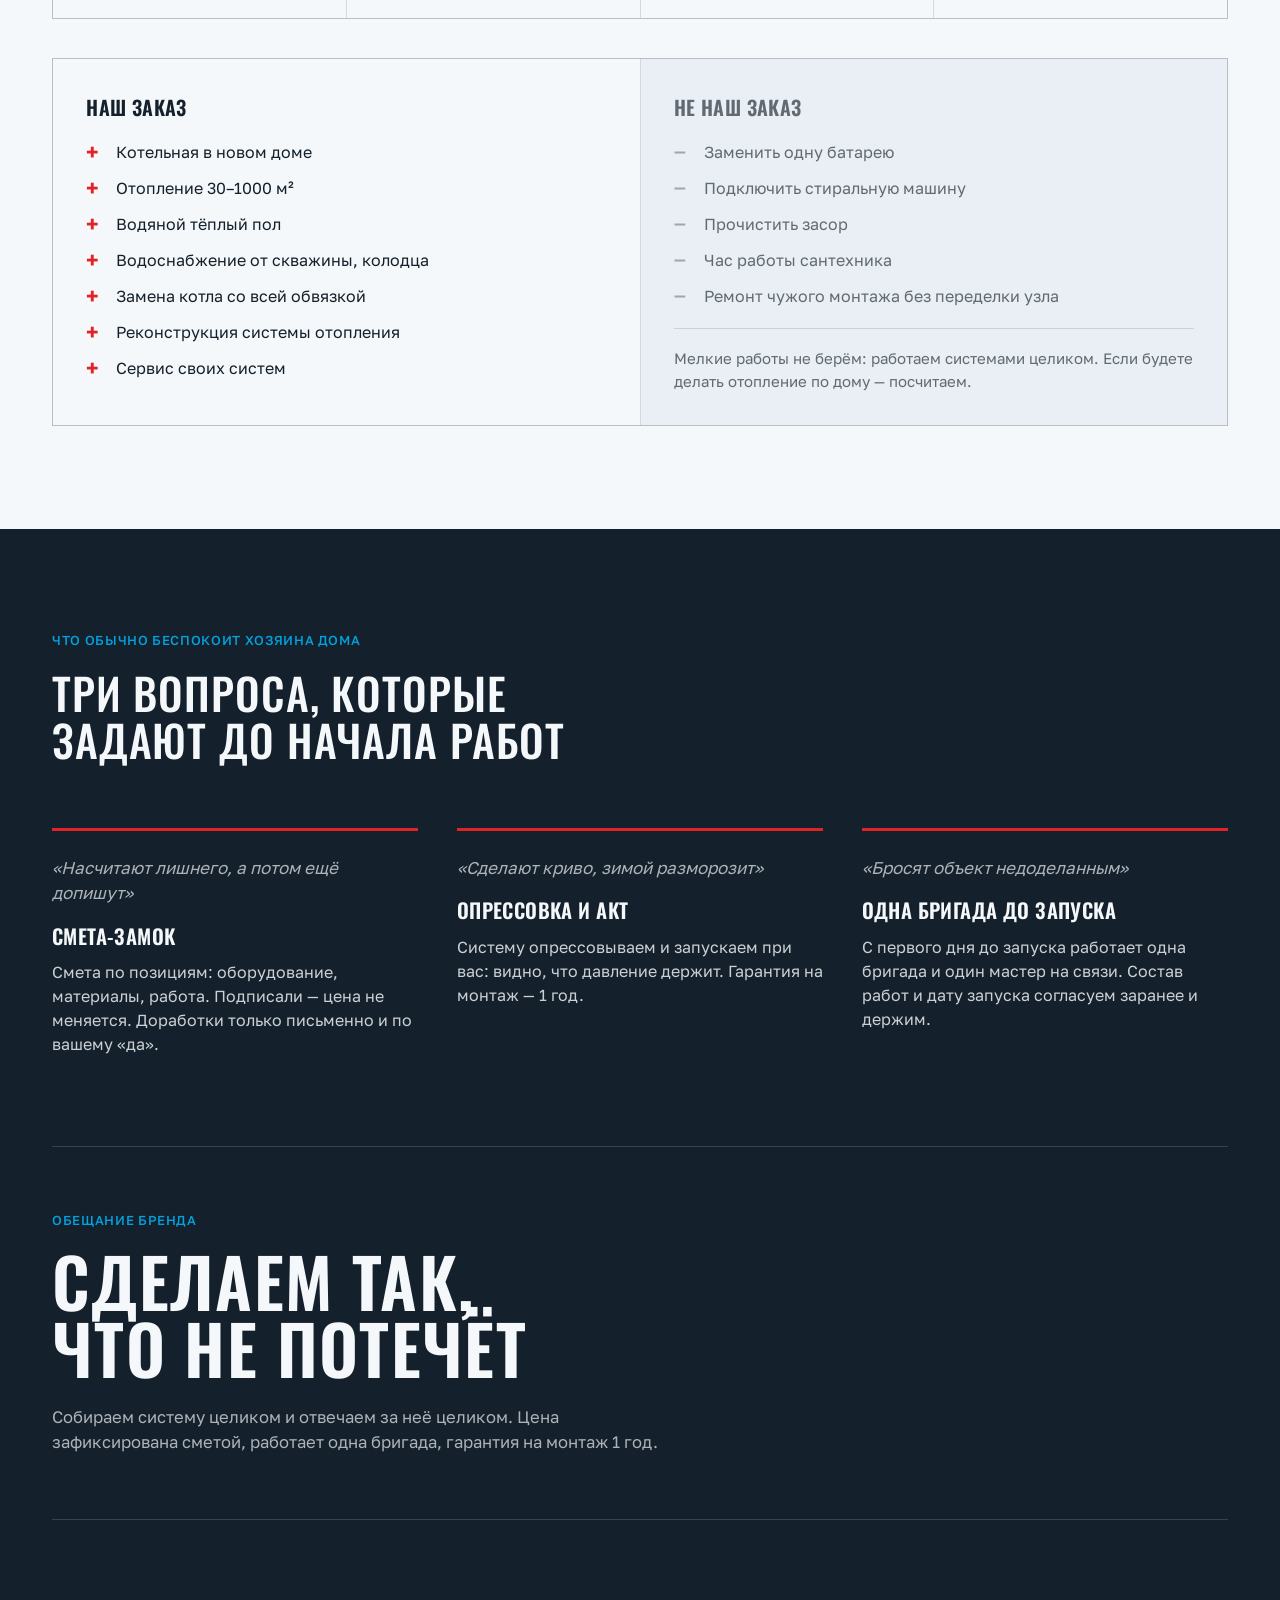
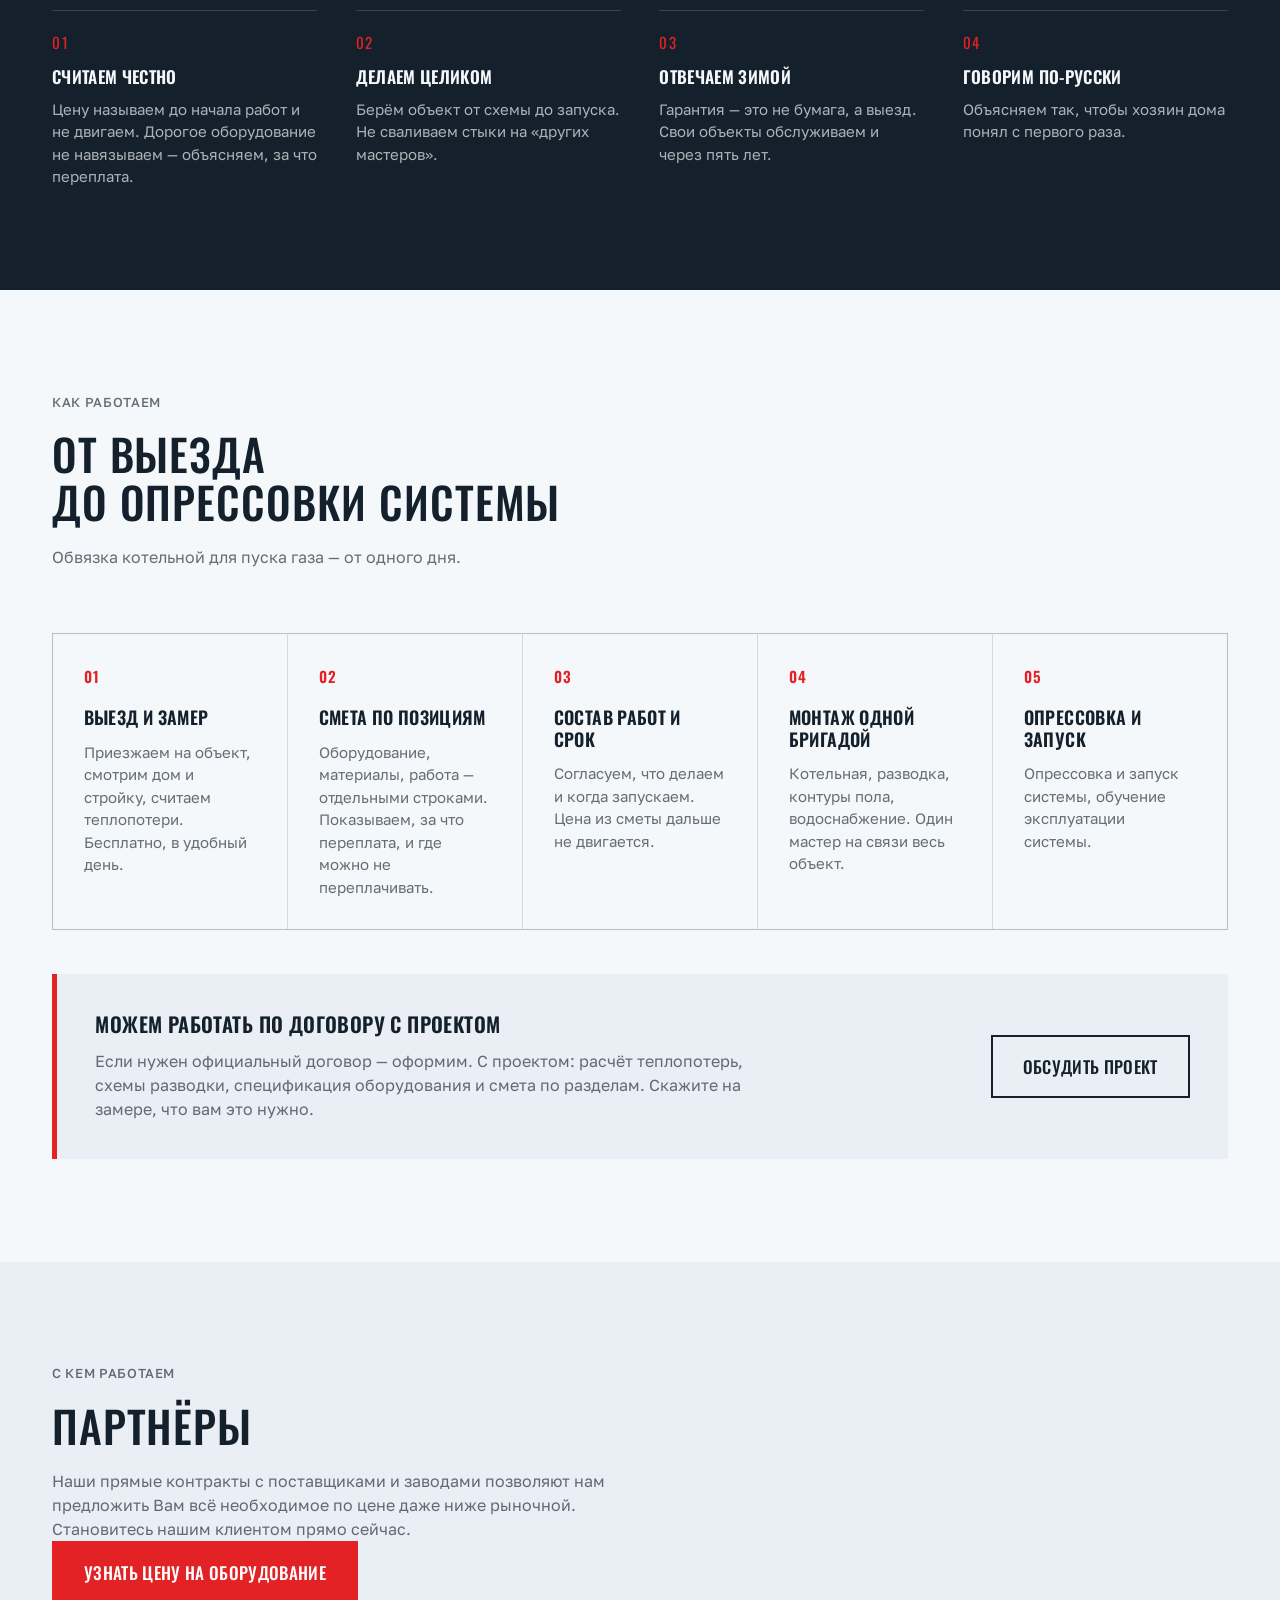
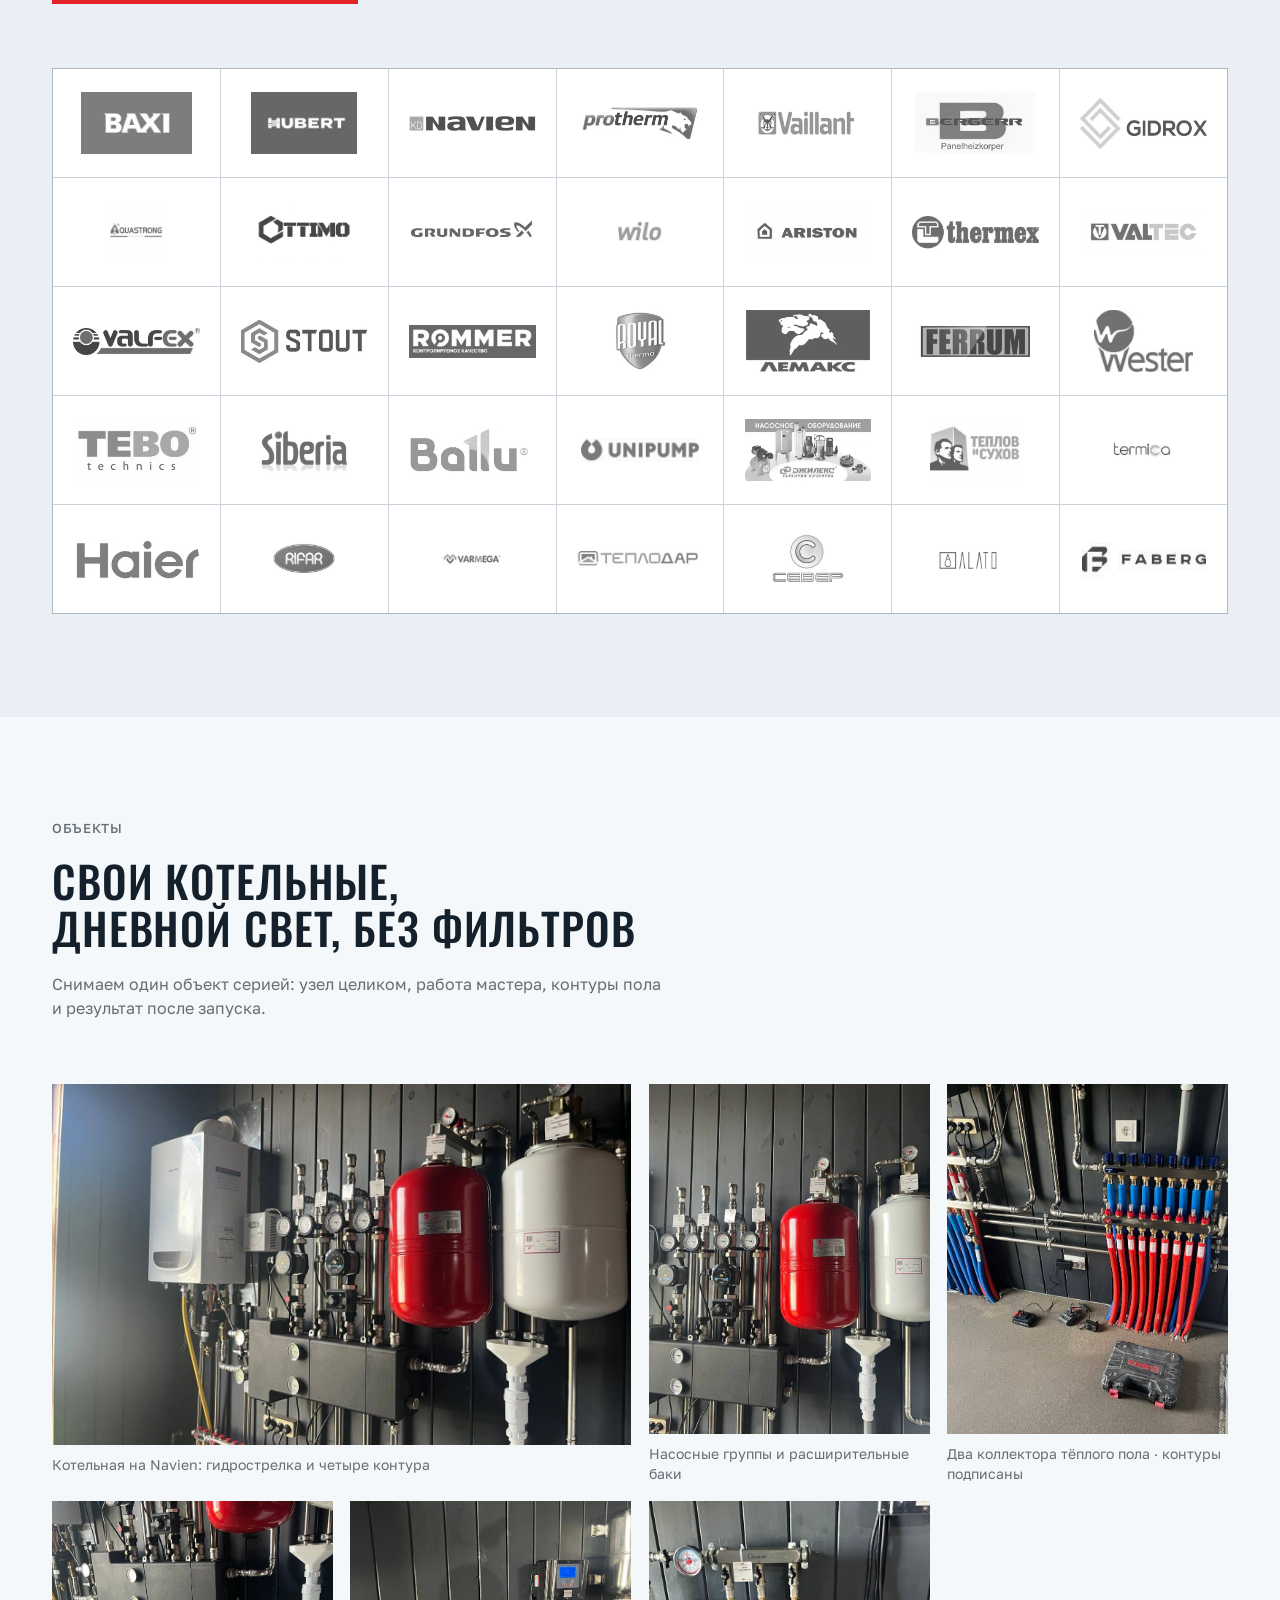
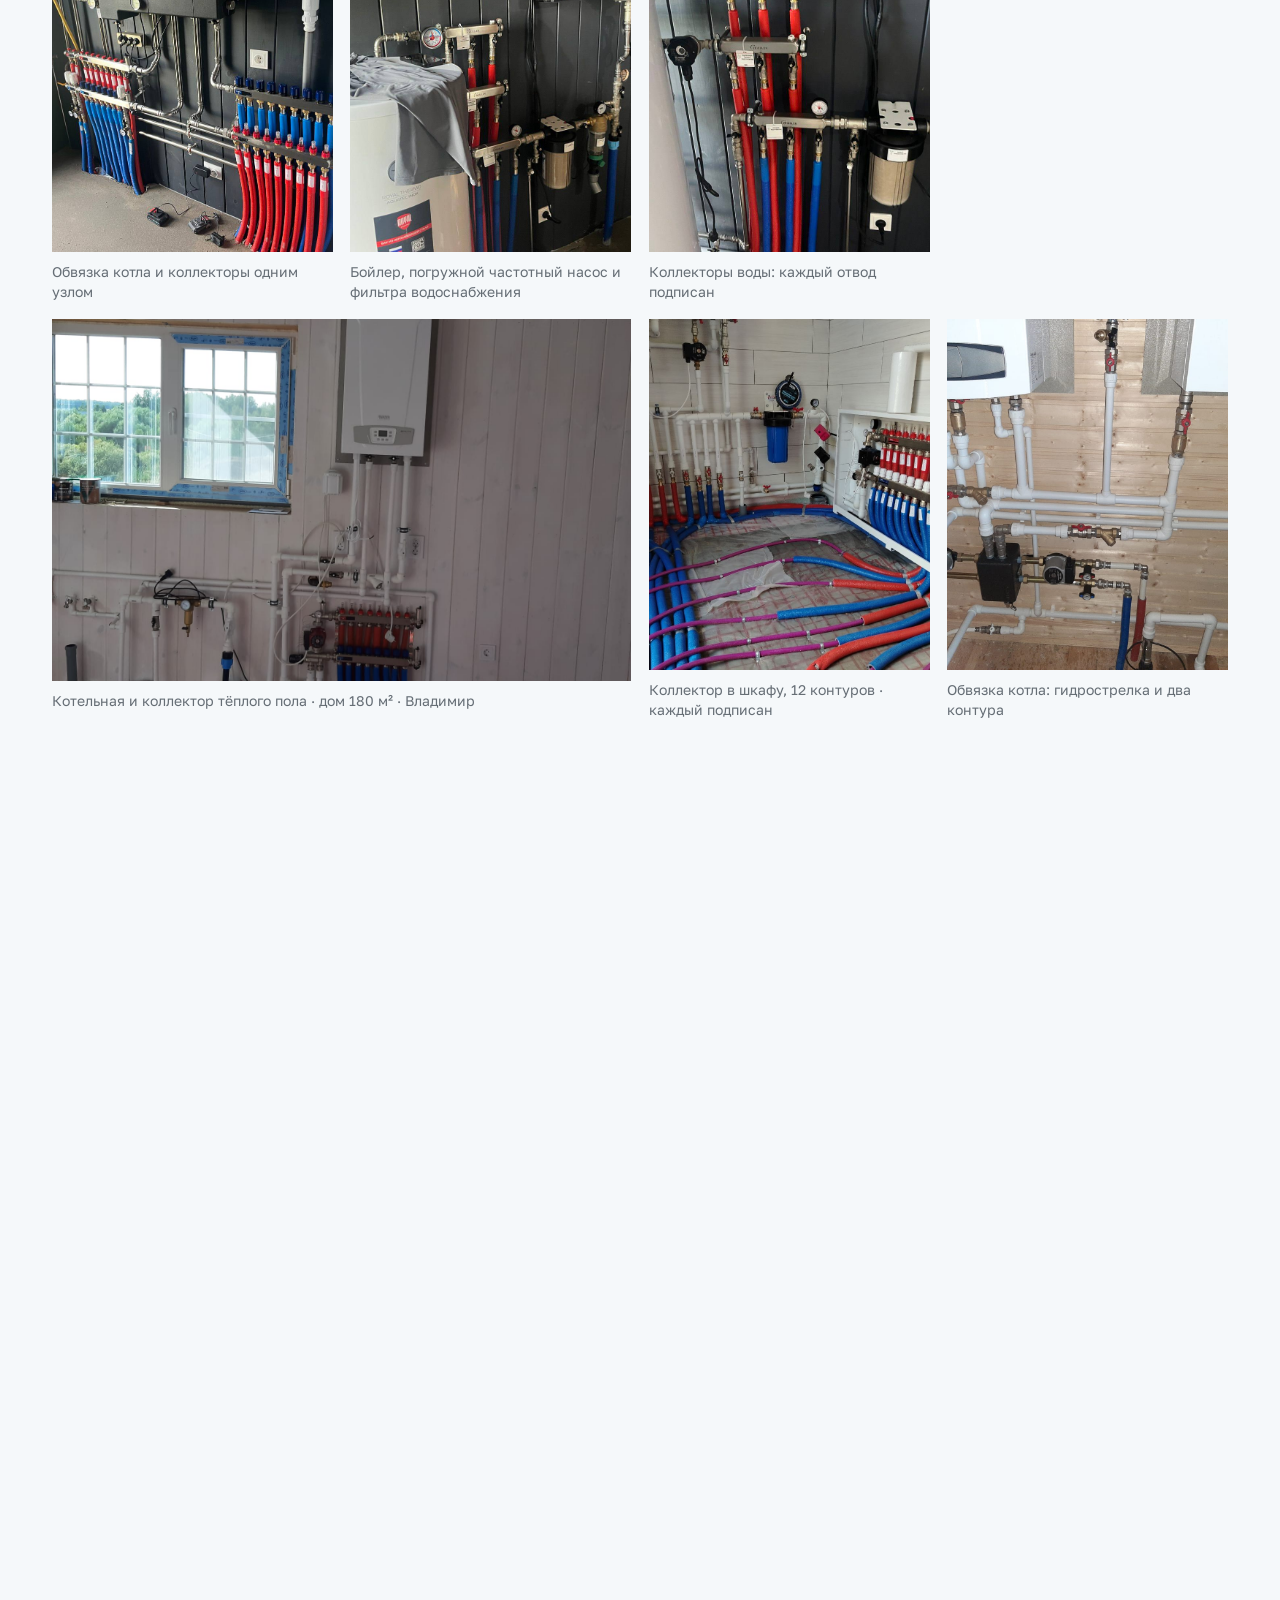
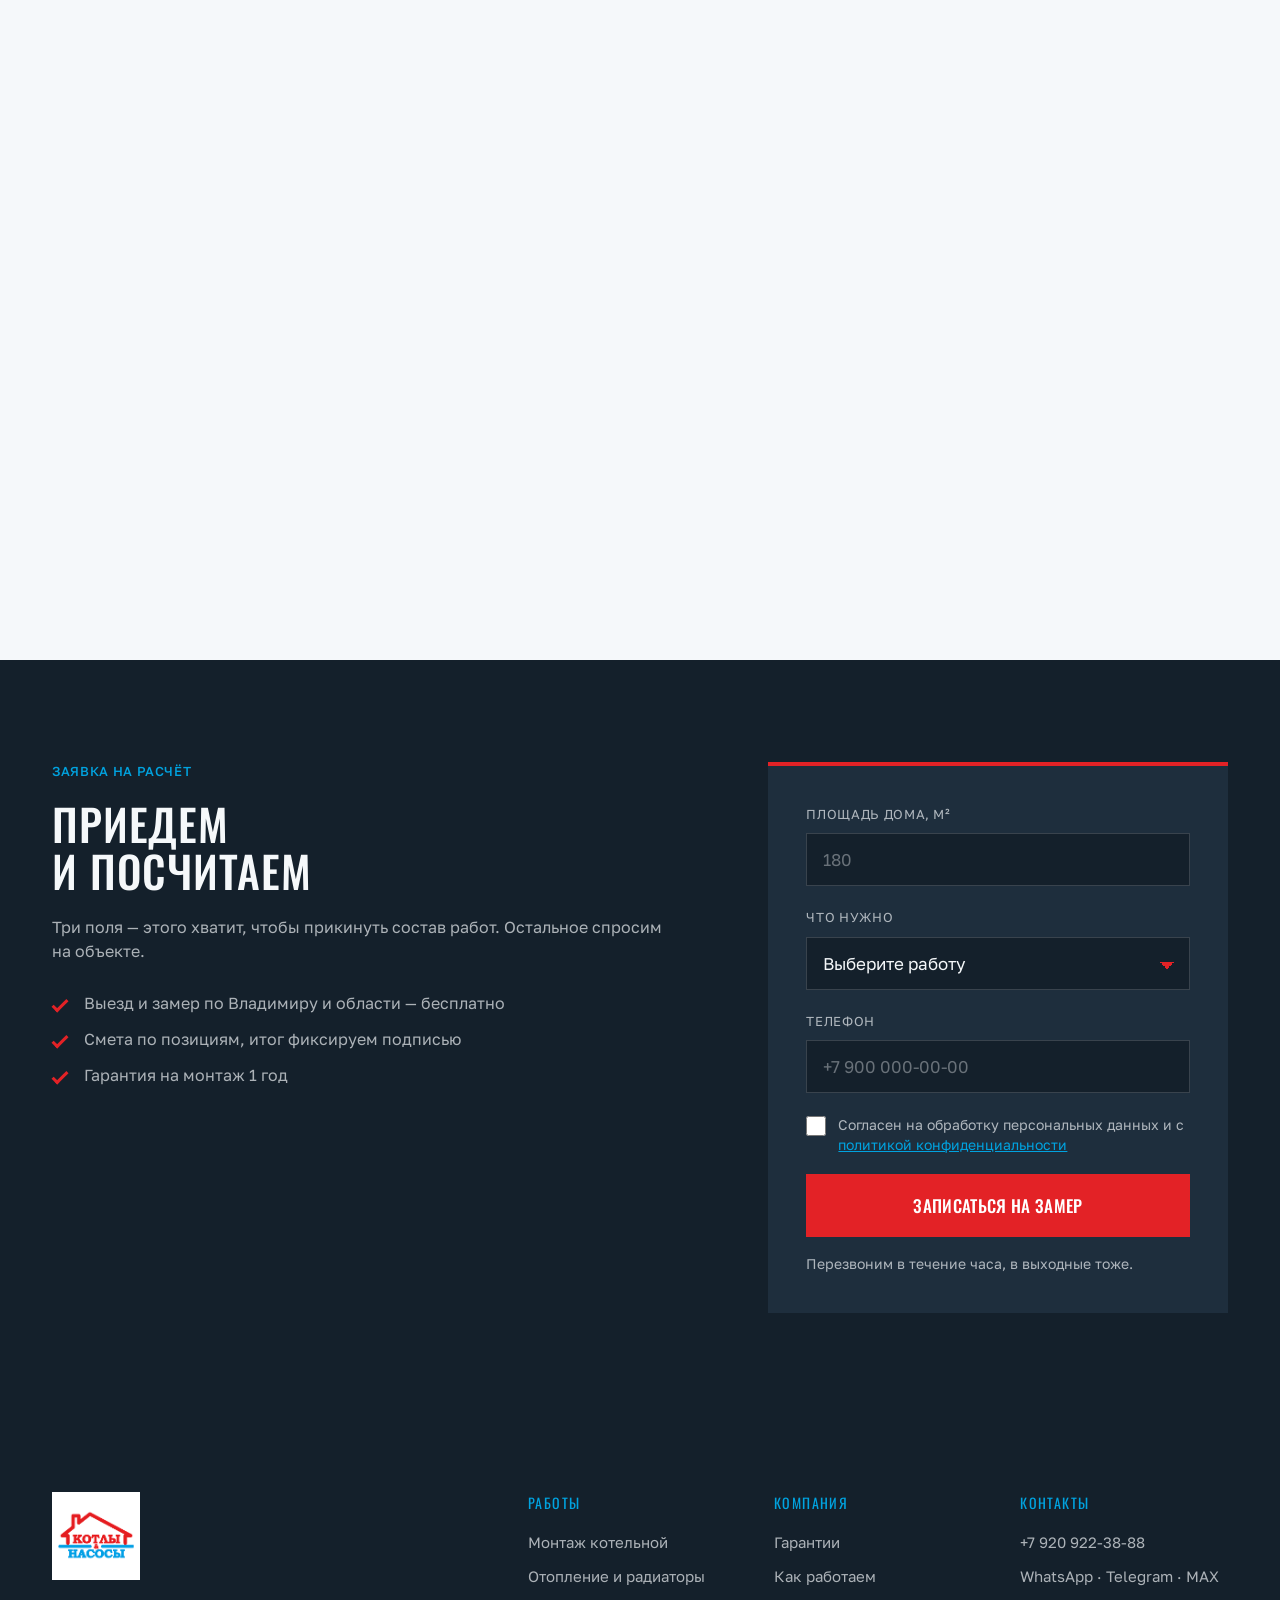
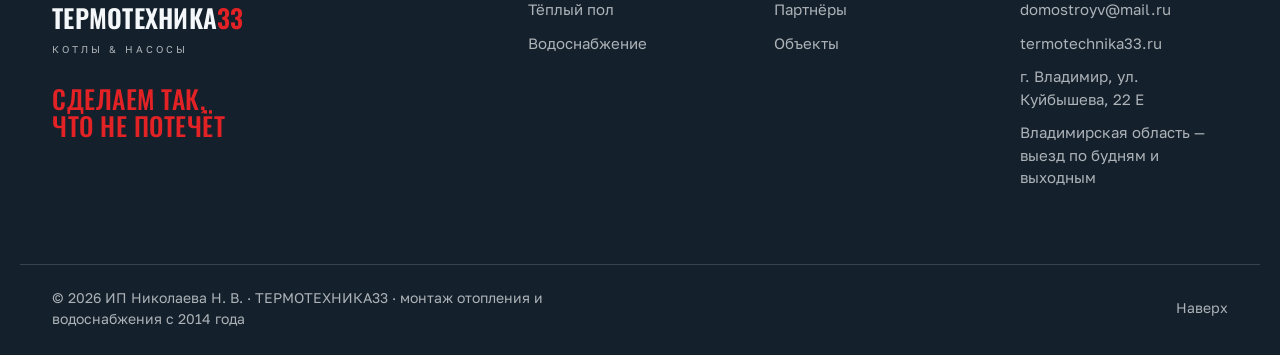
==== commit d9ed8b5a: "Ещё шесть партнёров: Rifar, Varmega, Теплодар, Север, ALATO, Faberg Co-Authored-By: Claude Opus 5 <n" ====
--- a/index.html
+++ b/index.html
@@ -313,6 +313,12 @@
           <li><img src="img/brands/teplov-suhov.webp" alt="Теплов и Сухов" loading="lazy"></li>
           <li><img src="img/brands/termica.webp" alt="Termica" loading="lazy"></li>
           <li><img src="img/brands/haier.webp" alt="Haier" loading="lazy"></li>
+          <li><img src="img/brands/rifar.jpg" alt="Rifar" loading="lazy"></li>
+          <li><img src="img/brands/varmega.jpg" alt="Varmega" loading="lazy"></li>
+          <li><img src="img/brands/teplodar.jpg" alt="Теплодар" loading="lazy"></li>
+          <li><img src="img/brands/sever.jpg" alt="Север" loading="lazy"></li>
+          <li><img src="img/brands/alato.jpg" alt="ALATO" loading="lazy"></li>
+          <li><img src="img/brands/faberg.jpg" alt="Faberg" loading="lazy"></li>
       </ul>
     </div>
   </section>
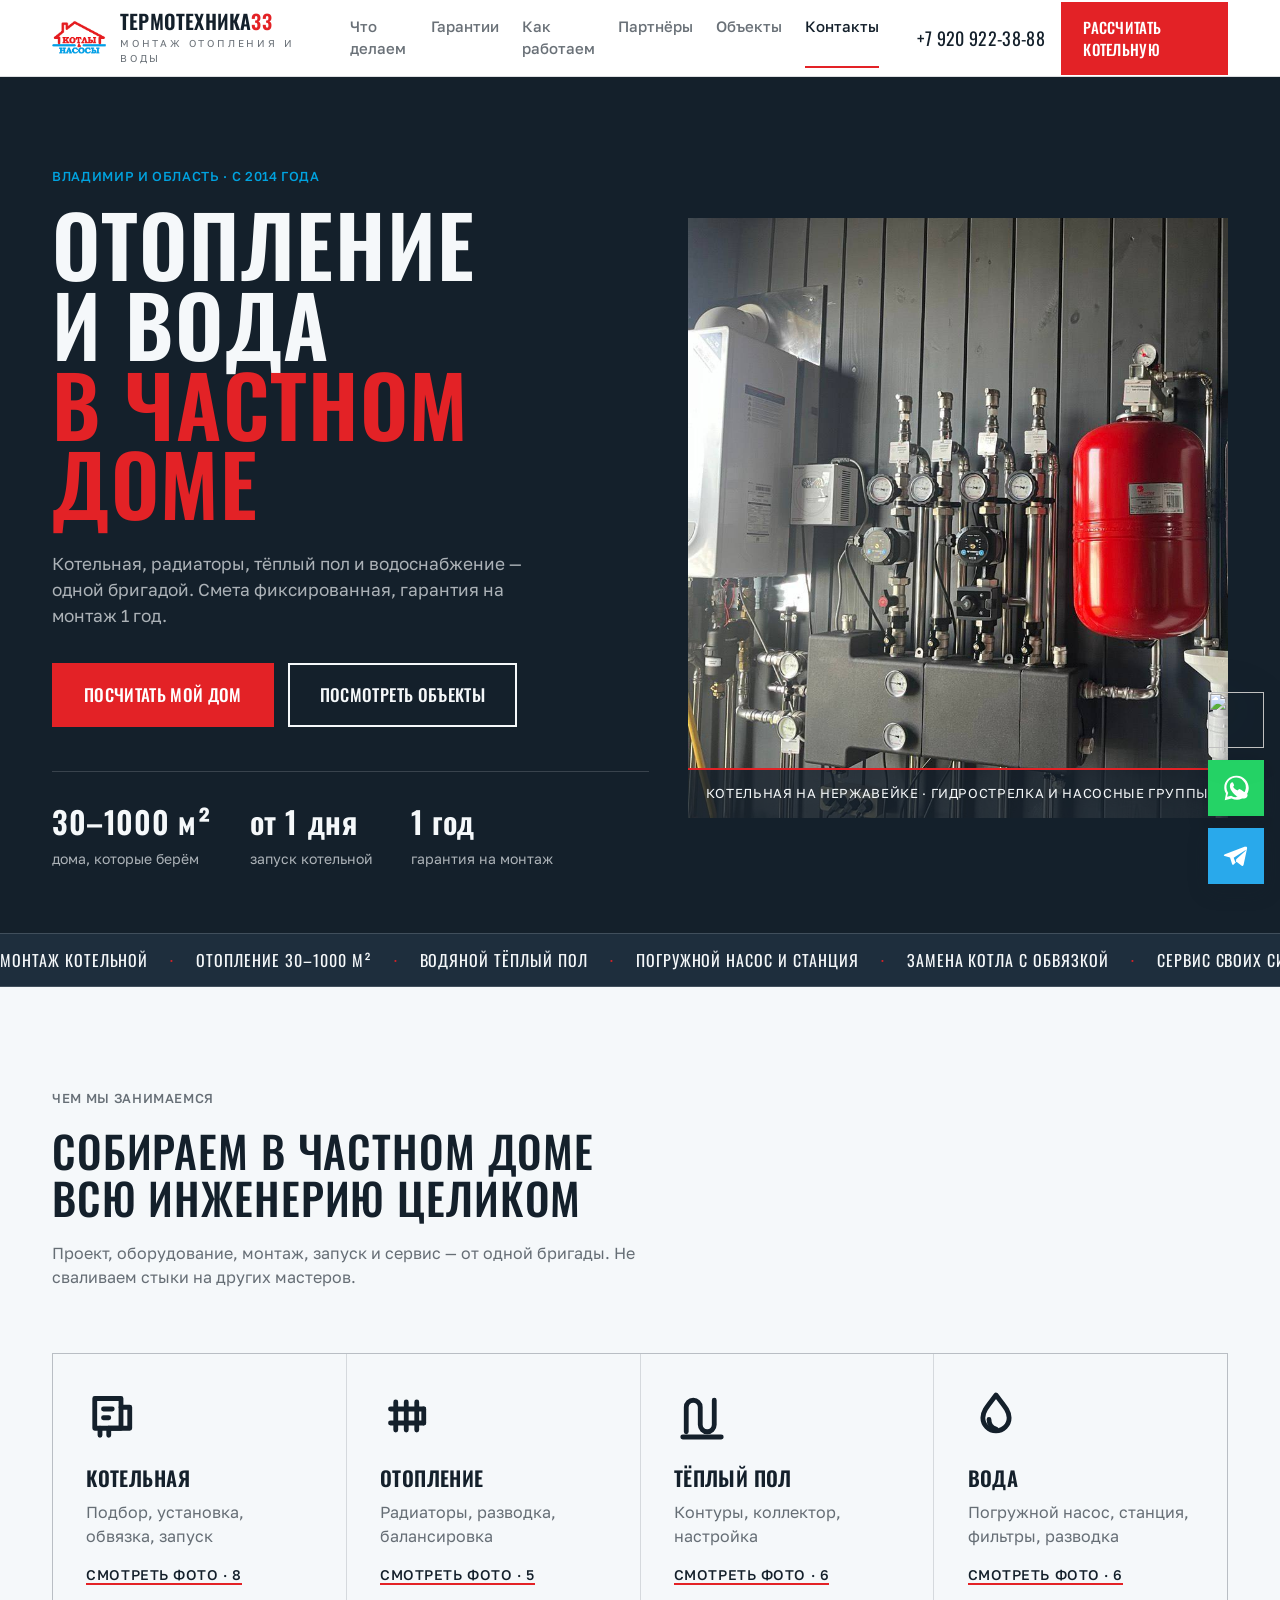
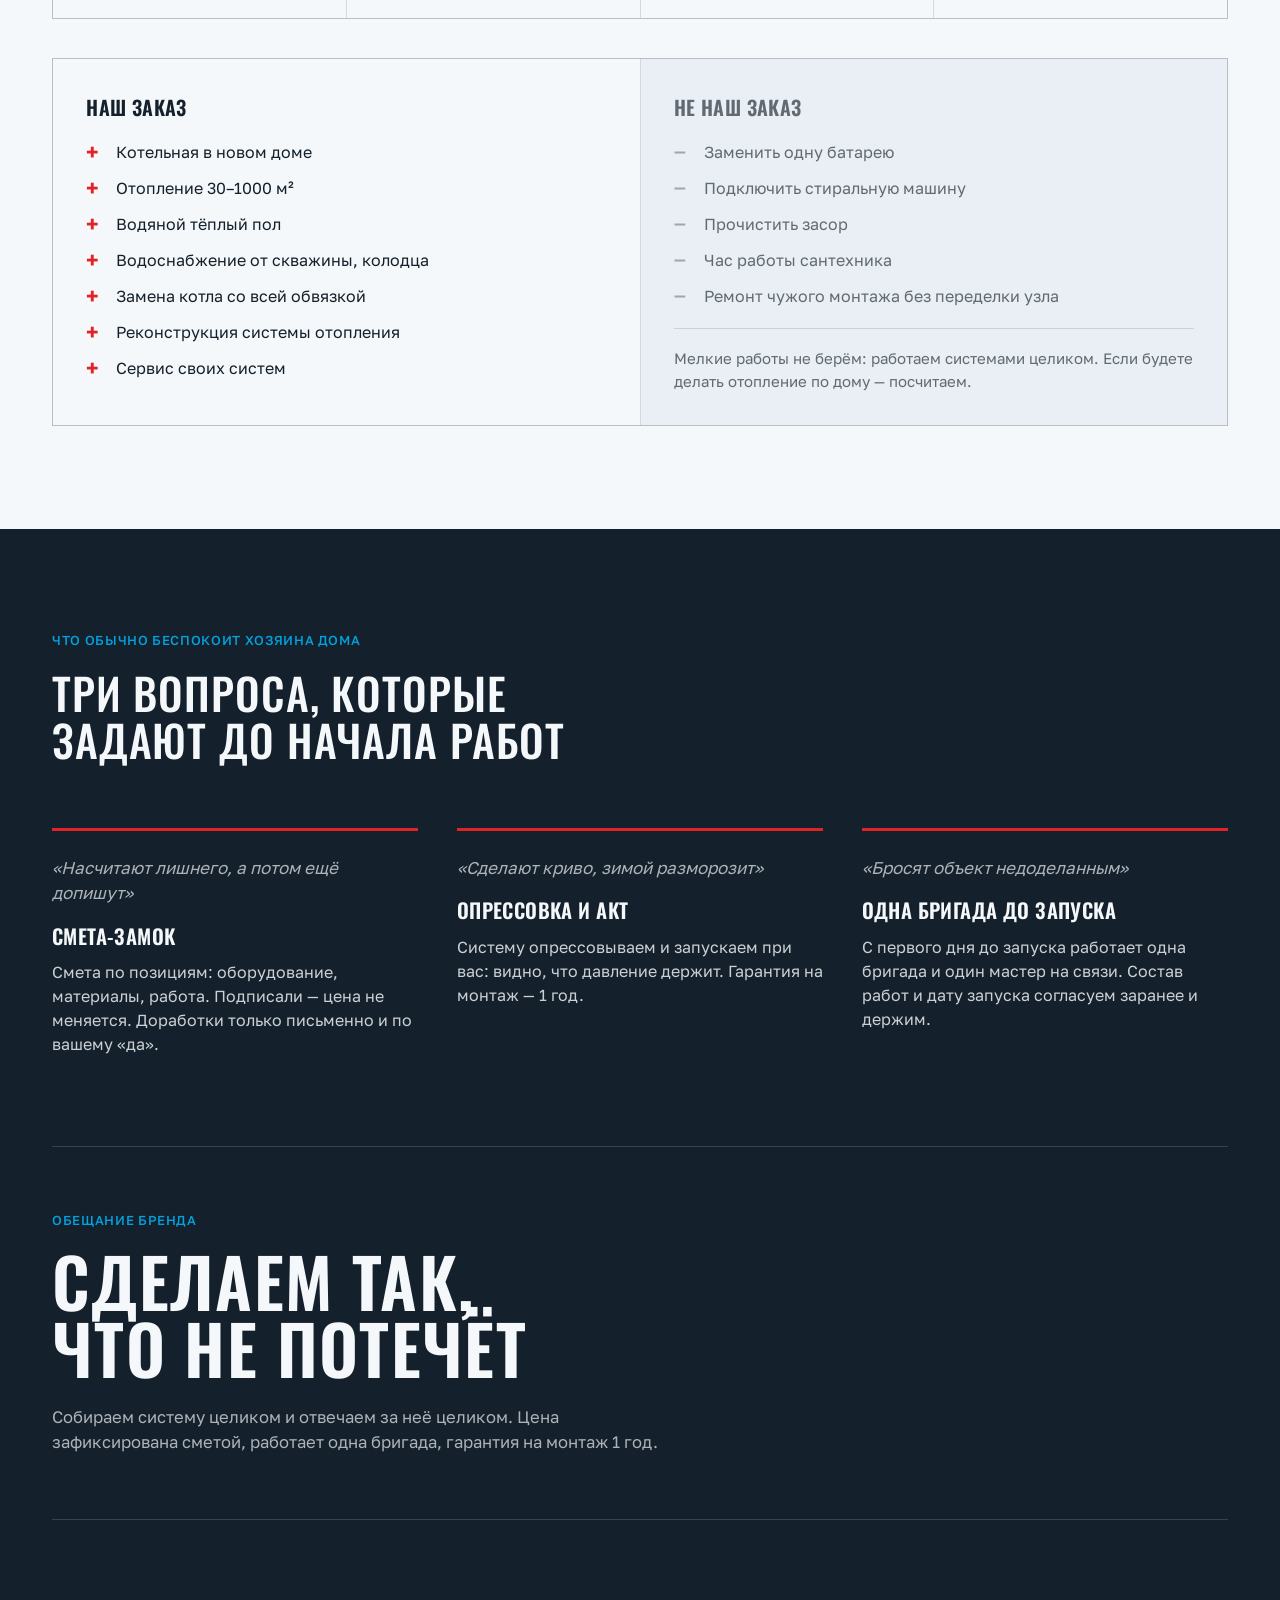
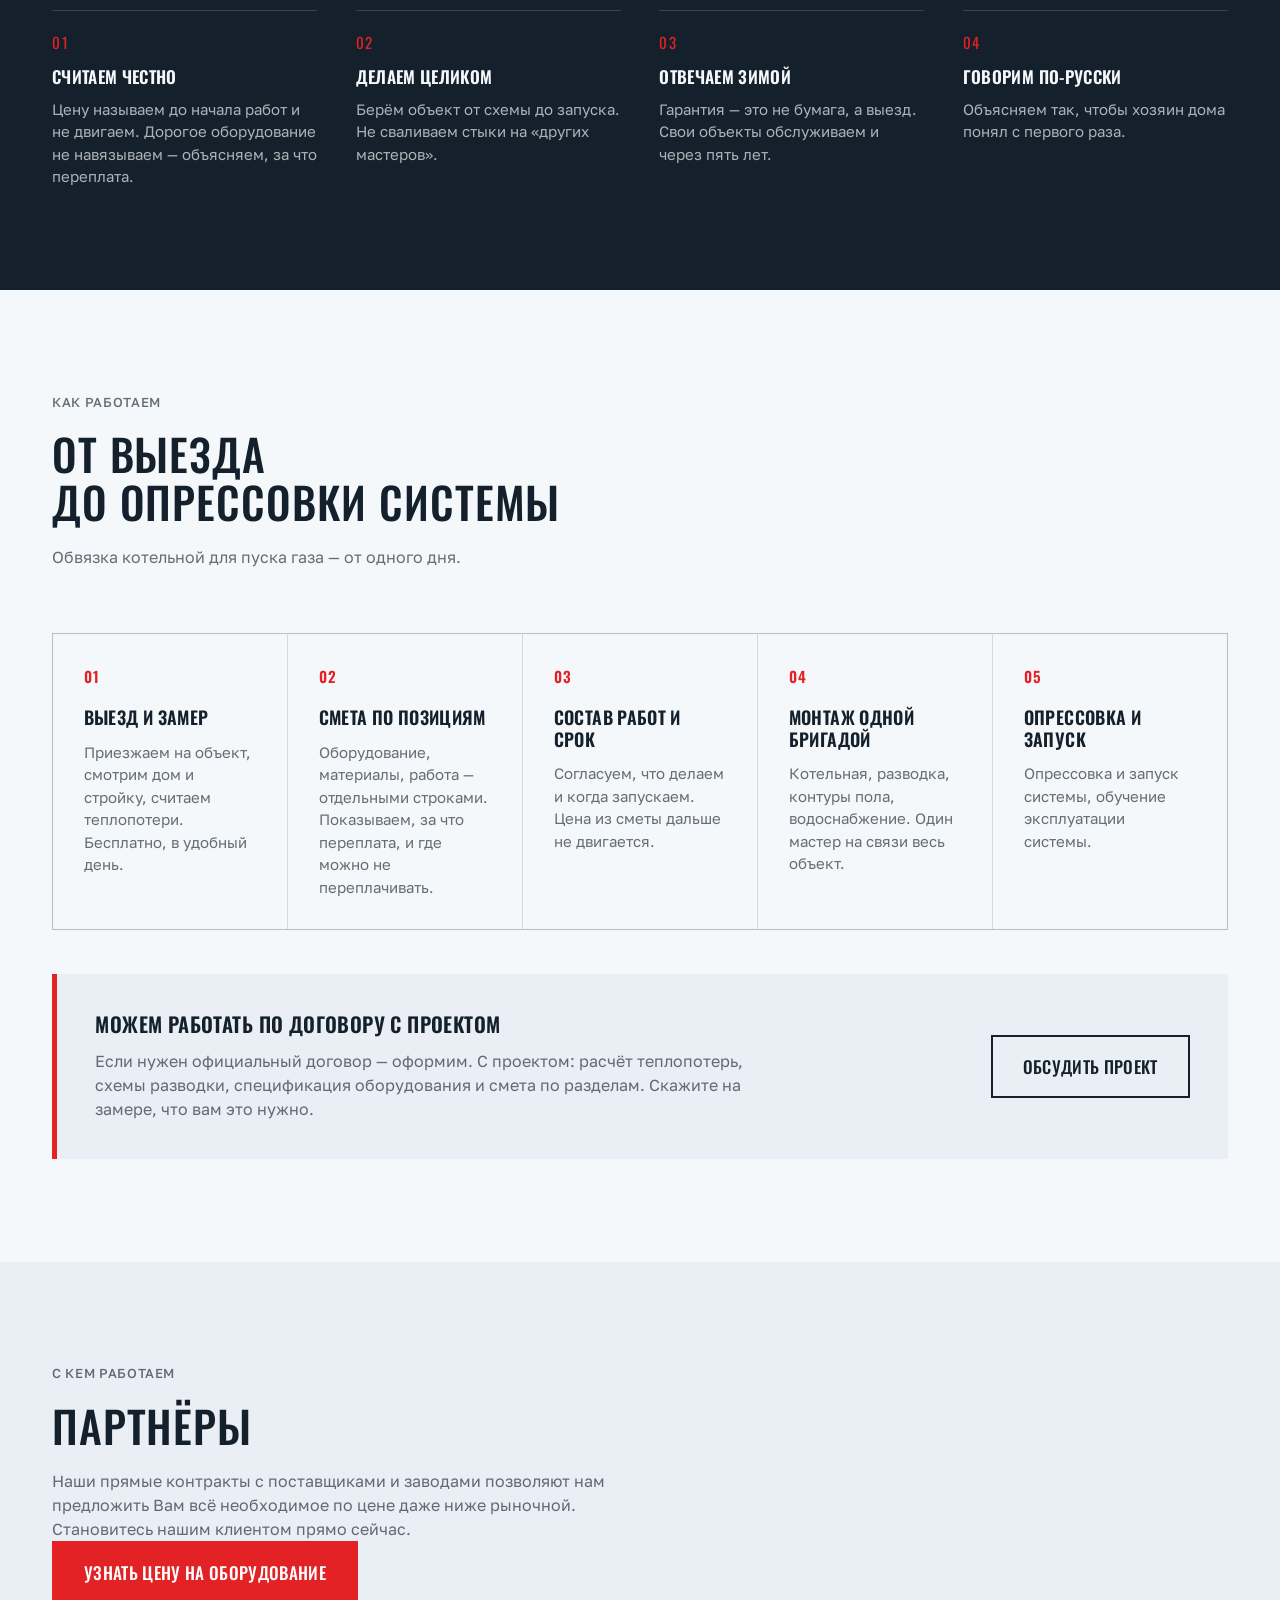
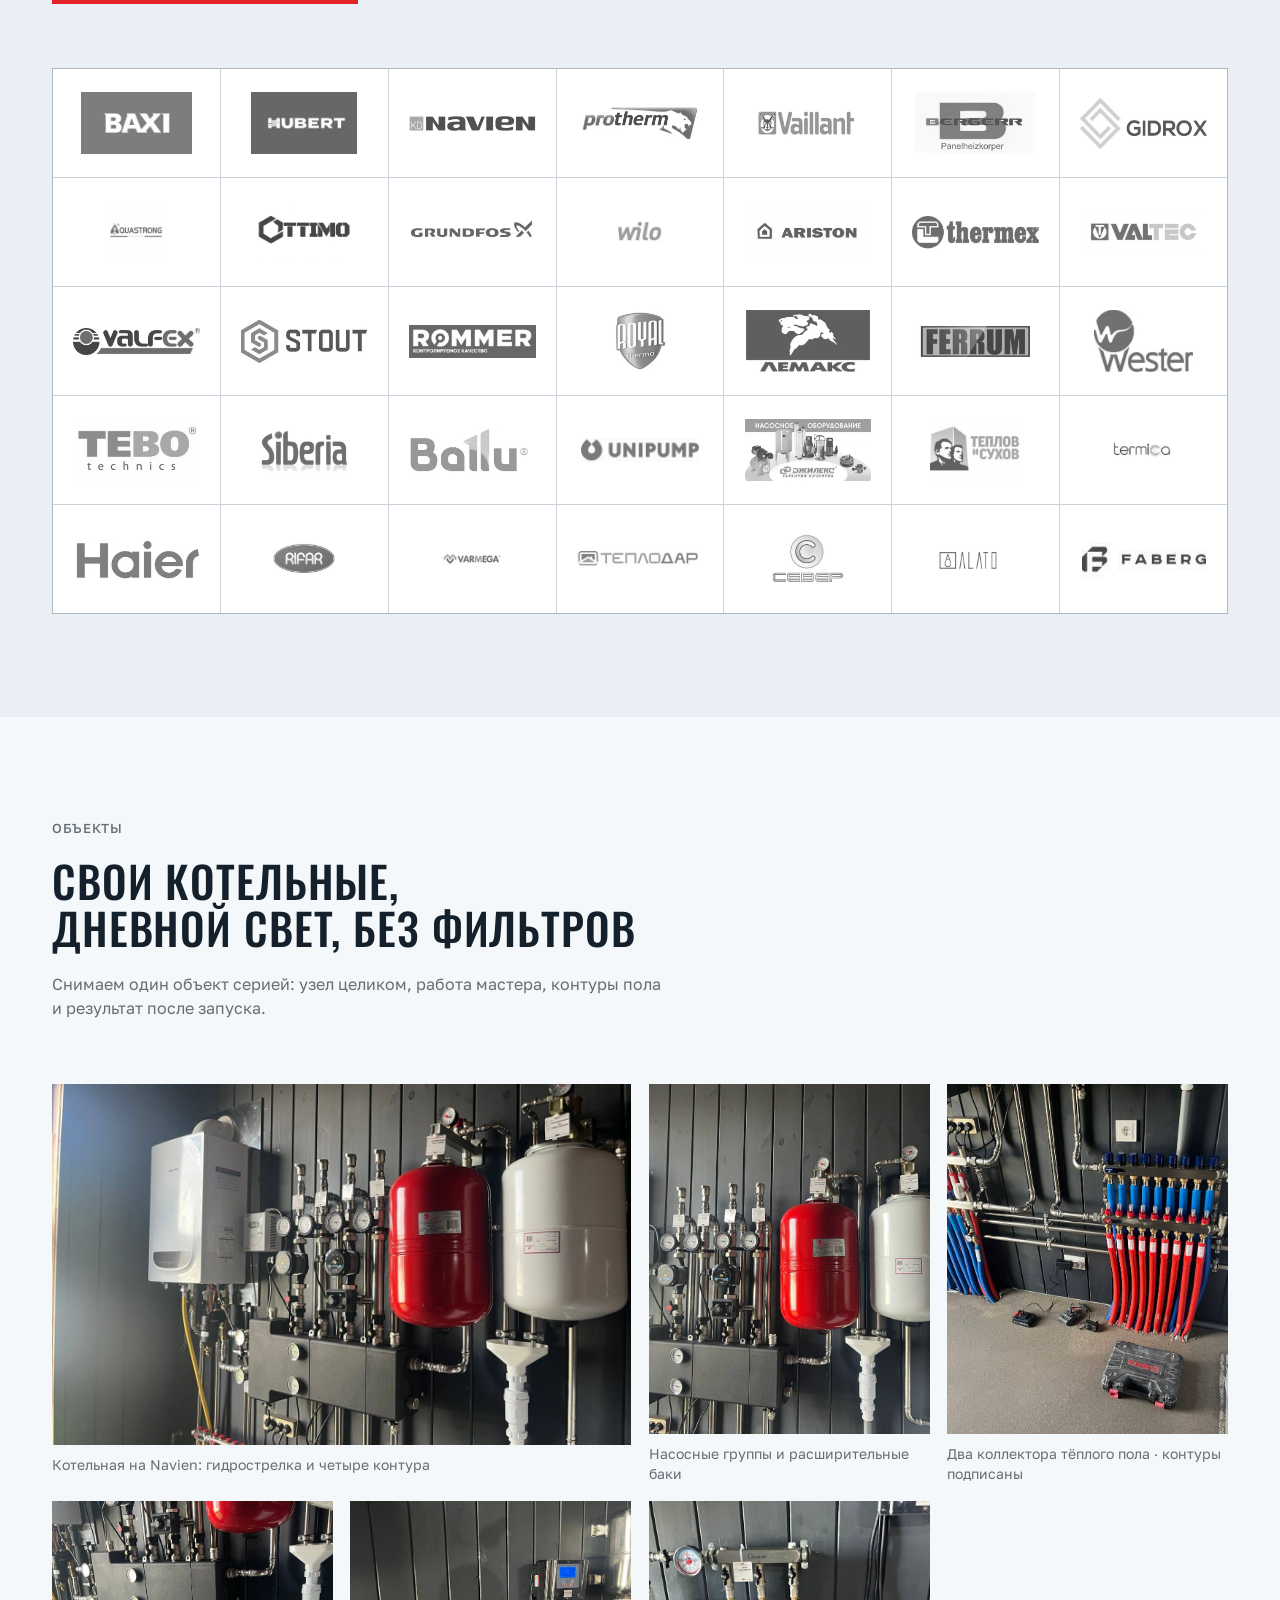
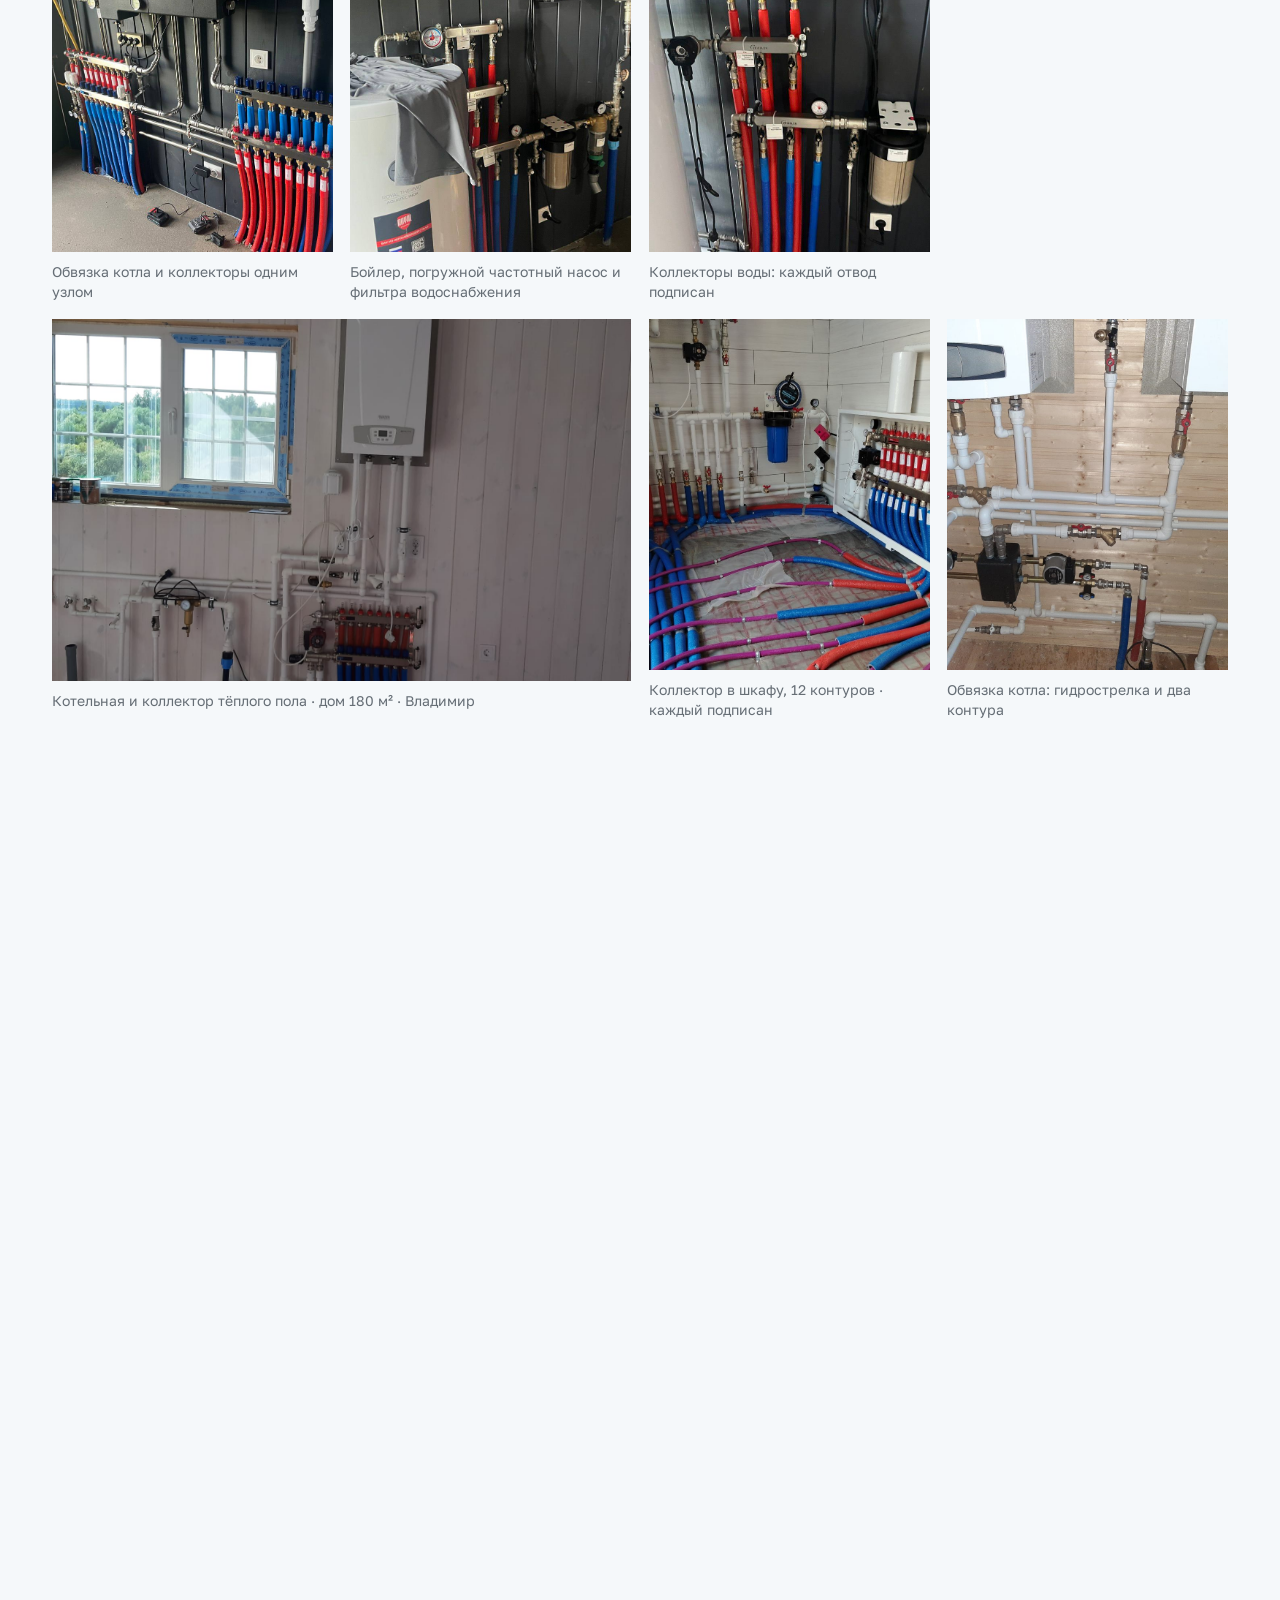
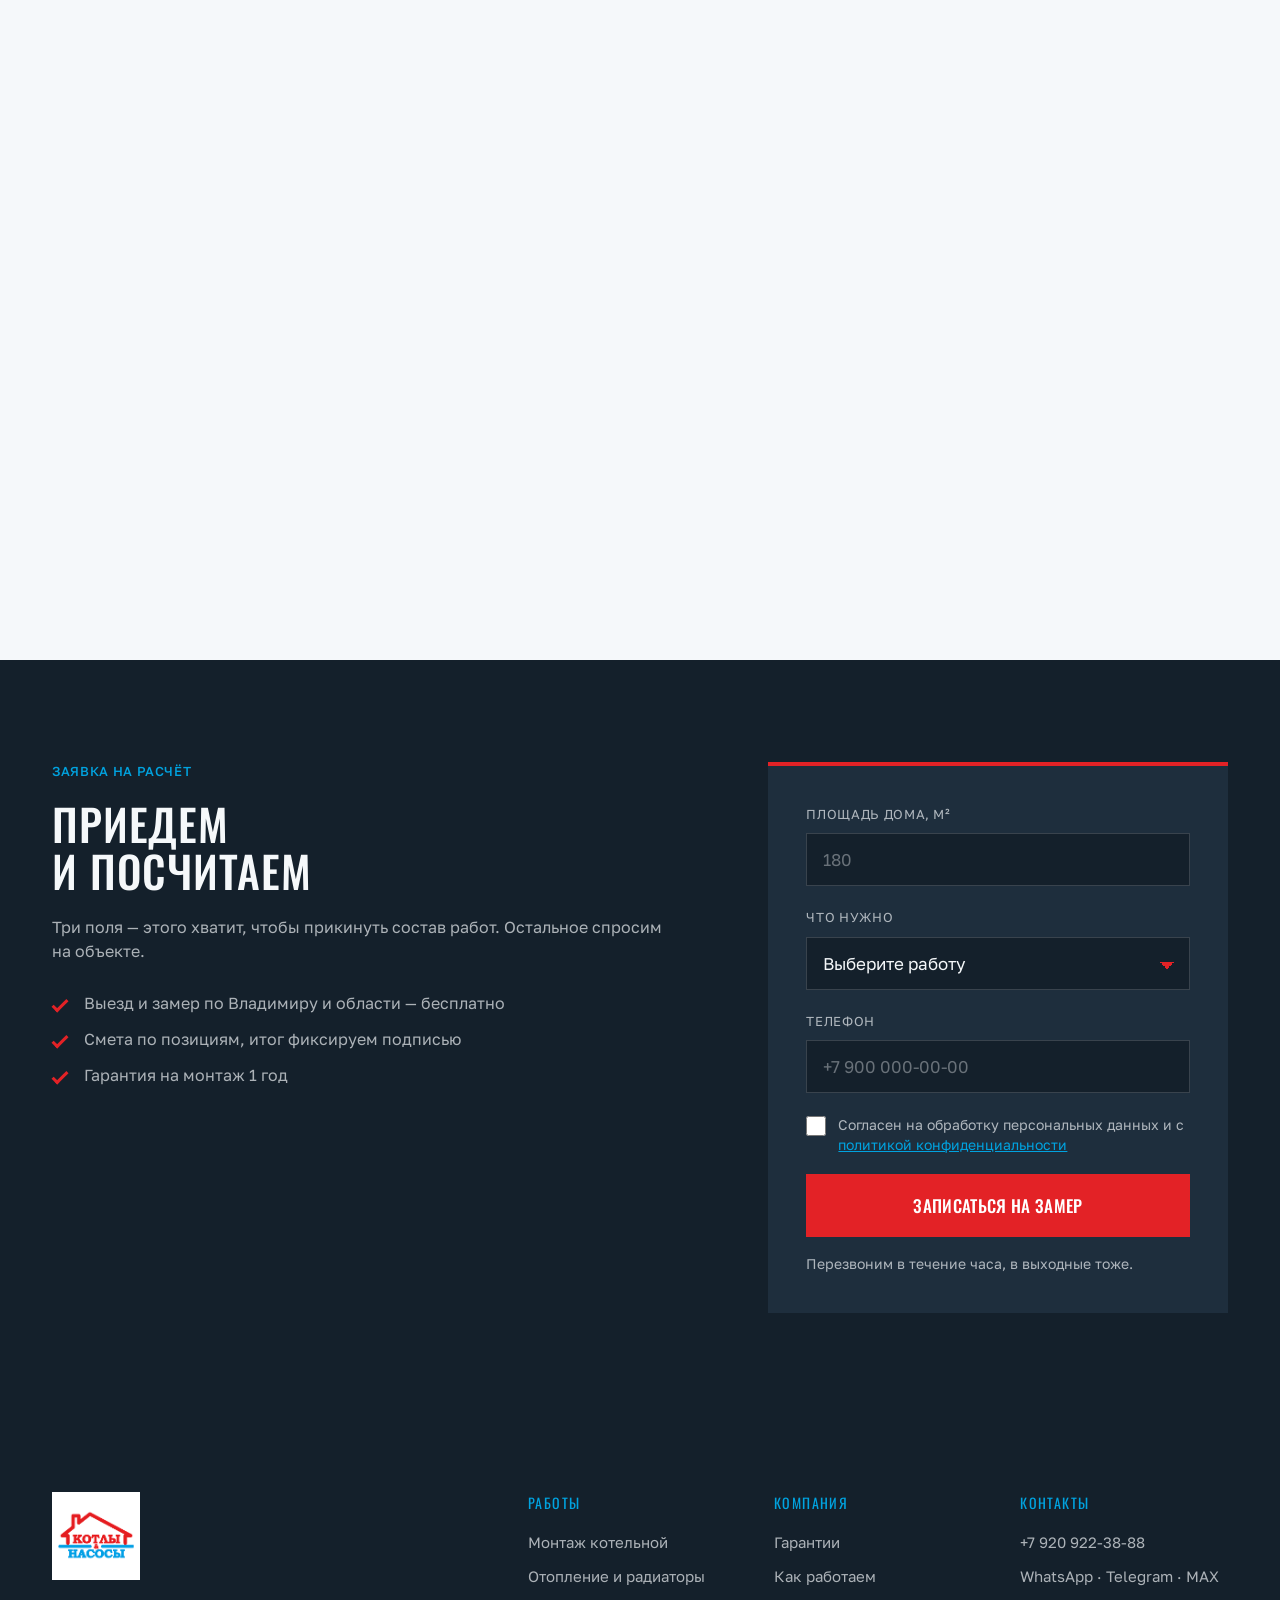
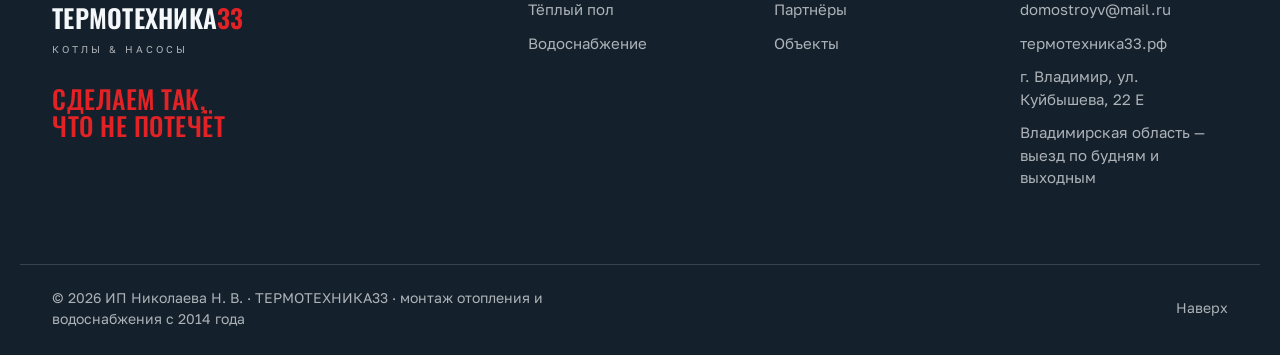
==== commit fcb38d81: "Адрес сайта заменён на термотехника33.рф В подвале, SEO-разметке и политике конфиденциальности — нов" ====
--- a/index.html
+++ b/index.html
@@ -18,7 +18,7 @@
   "name": "ТЕРМОТЕХНИКА33",
   "alternateName": "Котлы & Насосы",
   "description": "Монтаж отопления, тёплого пола и водоснабжения в частных домах от 30 до 1000 м². Фиксированная смета, гарантия на монтаж 1 год.",
-  "url": "https://termotechnika33.ru",
+  "url": "https://термотехника33.рф",
   "telephone": "+7 920 922-38-88",
   "email": "domostroyv@mail.ru",
   "foundingDate": "2014",
@@ -33,7 +33,7 @@
 }
 </script>
 
-<!-- Yandex.Metrika counter (тот же счётчик, что на termotechnika33.ru) -->
+<!-- Yandex.Metrika counter (тот же счётчик, что на старом сайте) -->
 <script type="text/javascript">
    (function(m,e,t,r,i,k,a){m[i]=m[i]||function(){(m[i].a=m[i].a||[]).push(arguments)};
    m[i].l=1*new Date();
@@ -547,7 +547,7 @@
           <li><a href="tel:+79209223888">+7 920 922-38-88</a></li>
           <li><a href="https://wa.me/79209223888" target="_blank" rel="noopener">WhatsApp</a> · <a href="https://t.me/+79209223888" target="_blank" rel="noopener">Telegram</a> · <a href="https://max.ru/u/f9LHodD0cOKkIOFWNpS1U7dg6LNFwzJVWg_PPFo19skbMzeS5-Yf3quceXE" target="_blank" rel="noopener">MAX</a></li>
           <li><a href="mailto:domostroyv@mail.ru">domostroyv@mail.ru</a></li>
-          <li><a href="https://termotechnika33.ru">termotechnika33.ru</a></li>
+          <li><a href="https://термотехника33.рф">термотехника33.рф</a></li>
           <li>г. Владимир, ул. Куйбышева, 22 Е</li>
           <li>Владимирская область — выезд по будням и выходным</li>
         </ul>
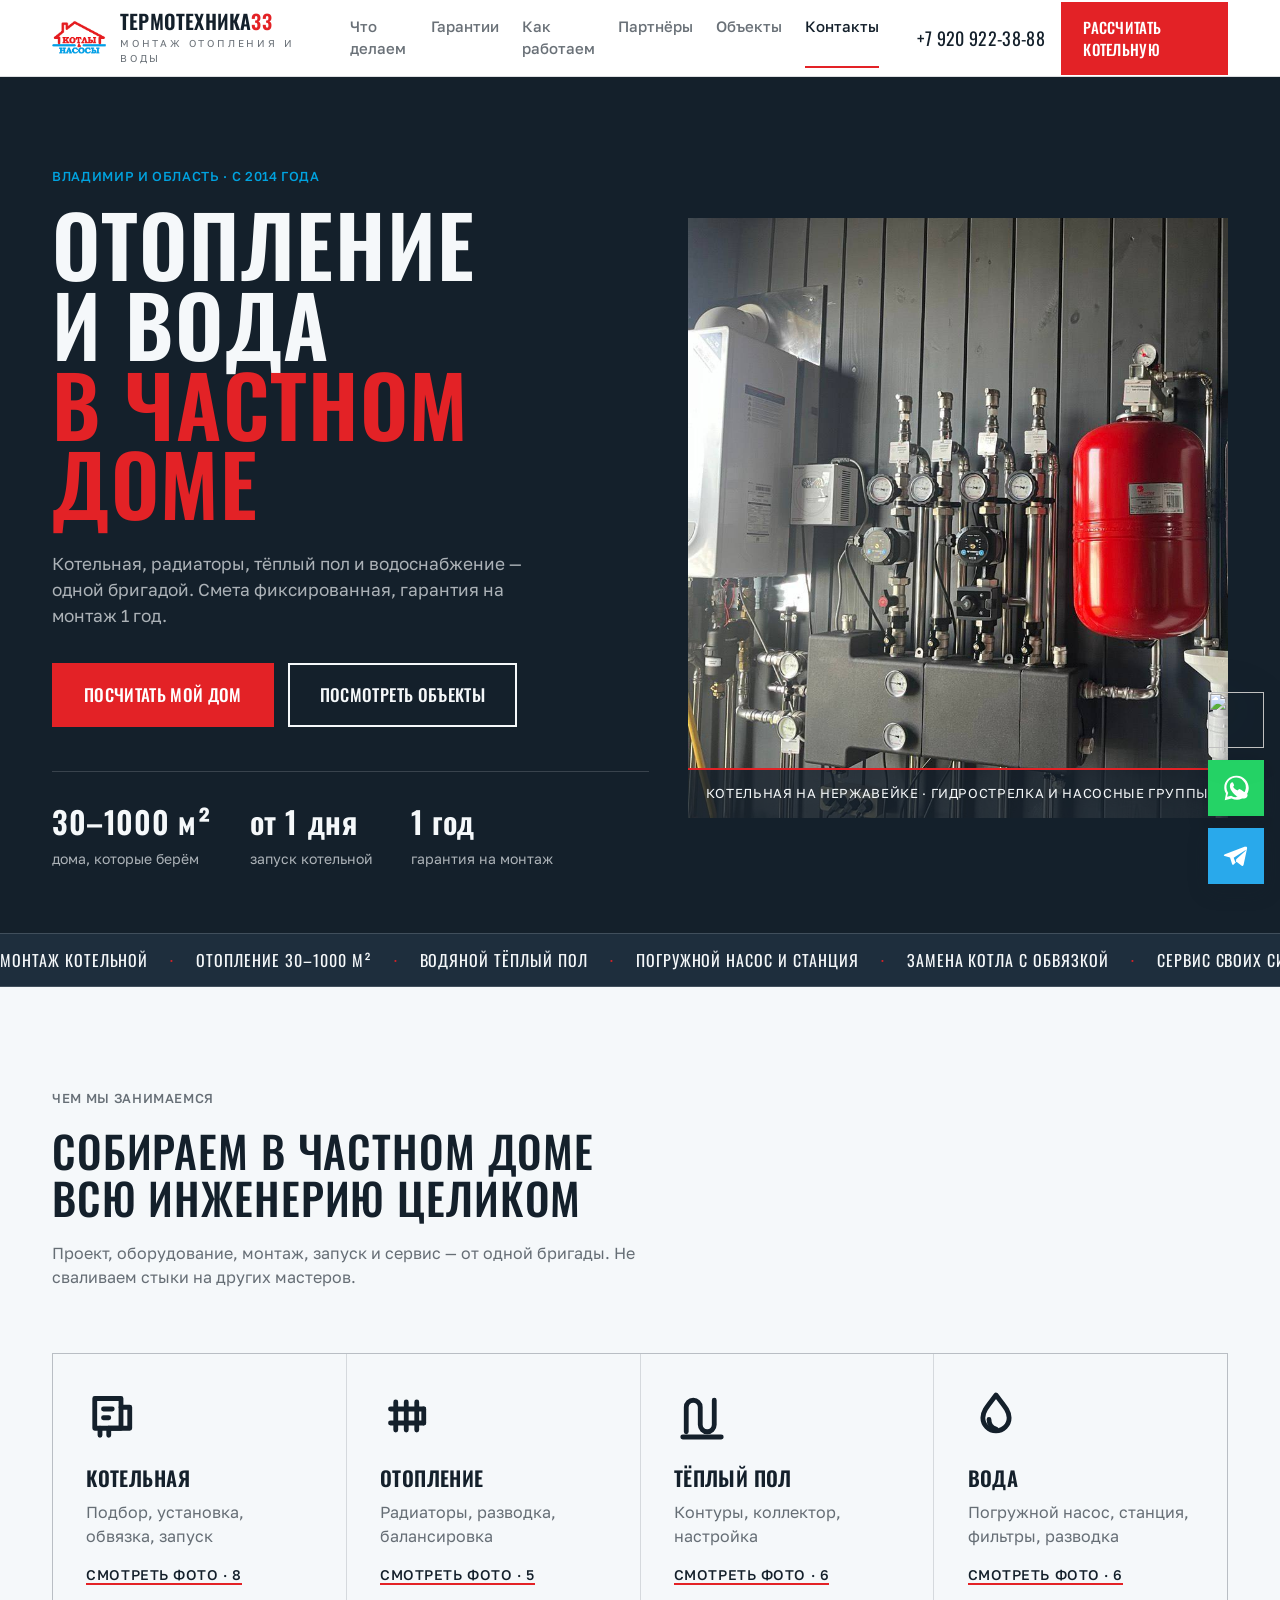
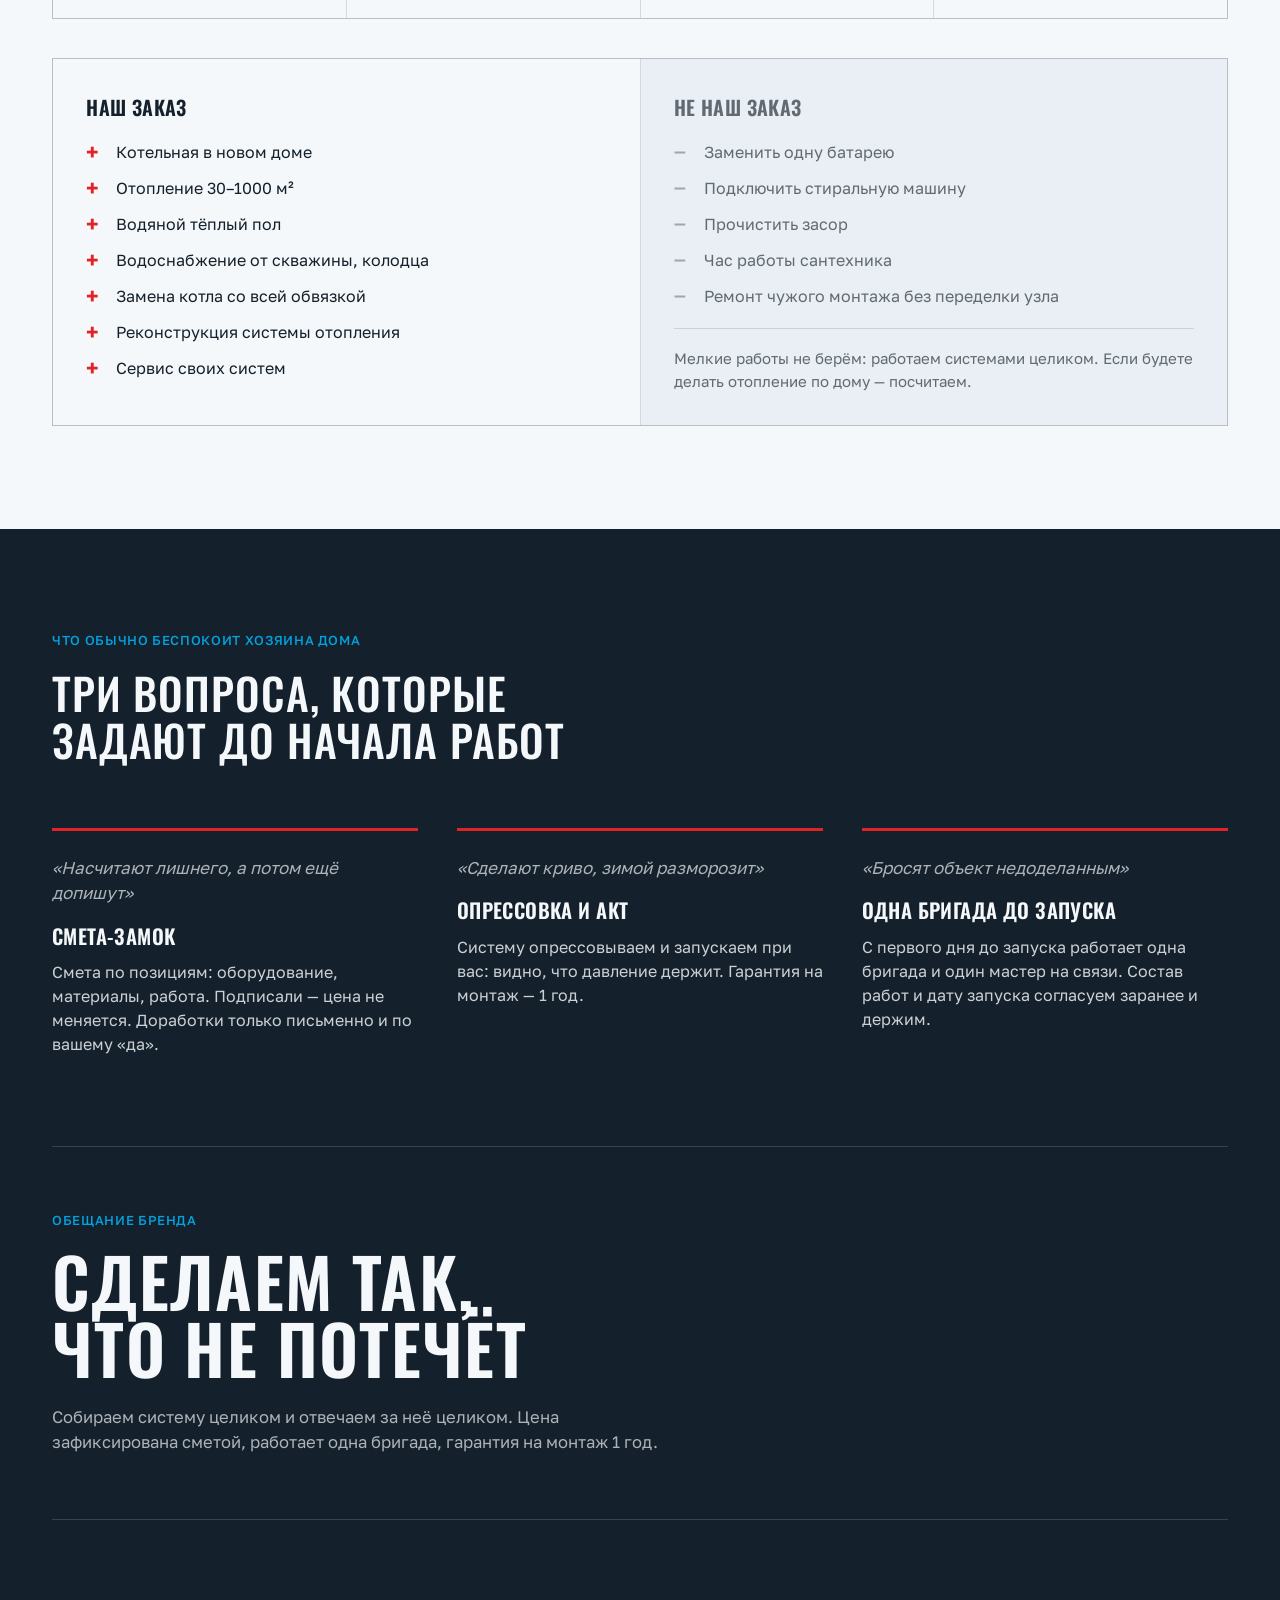
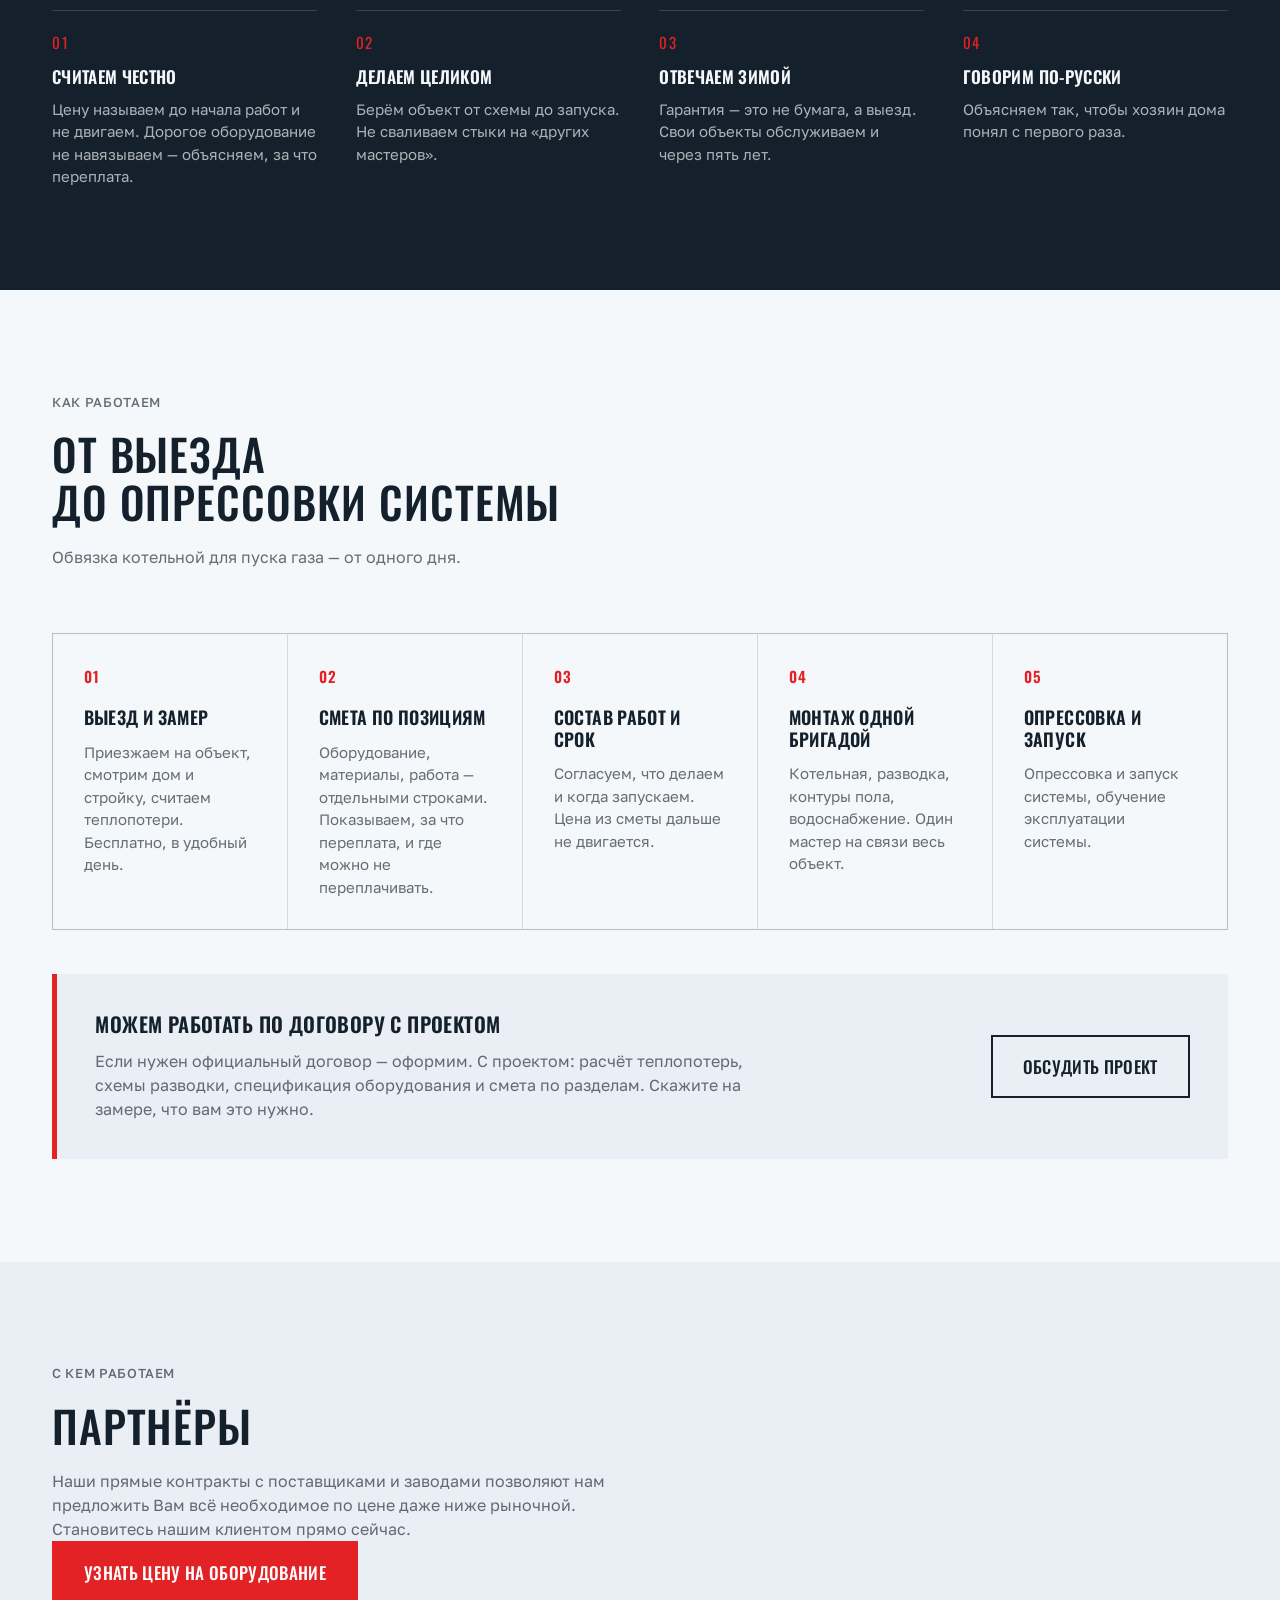
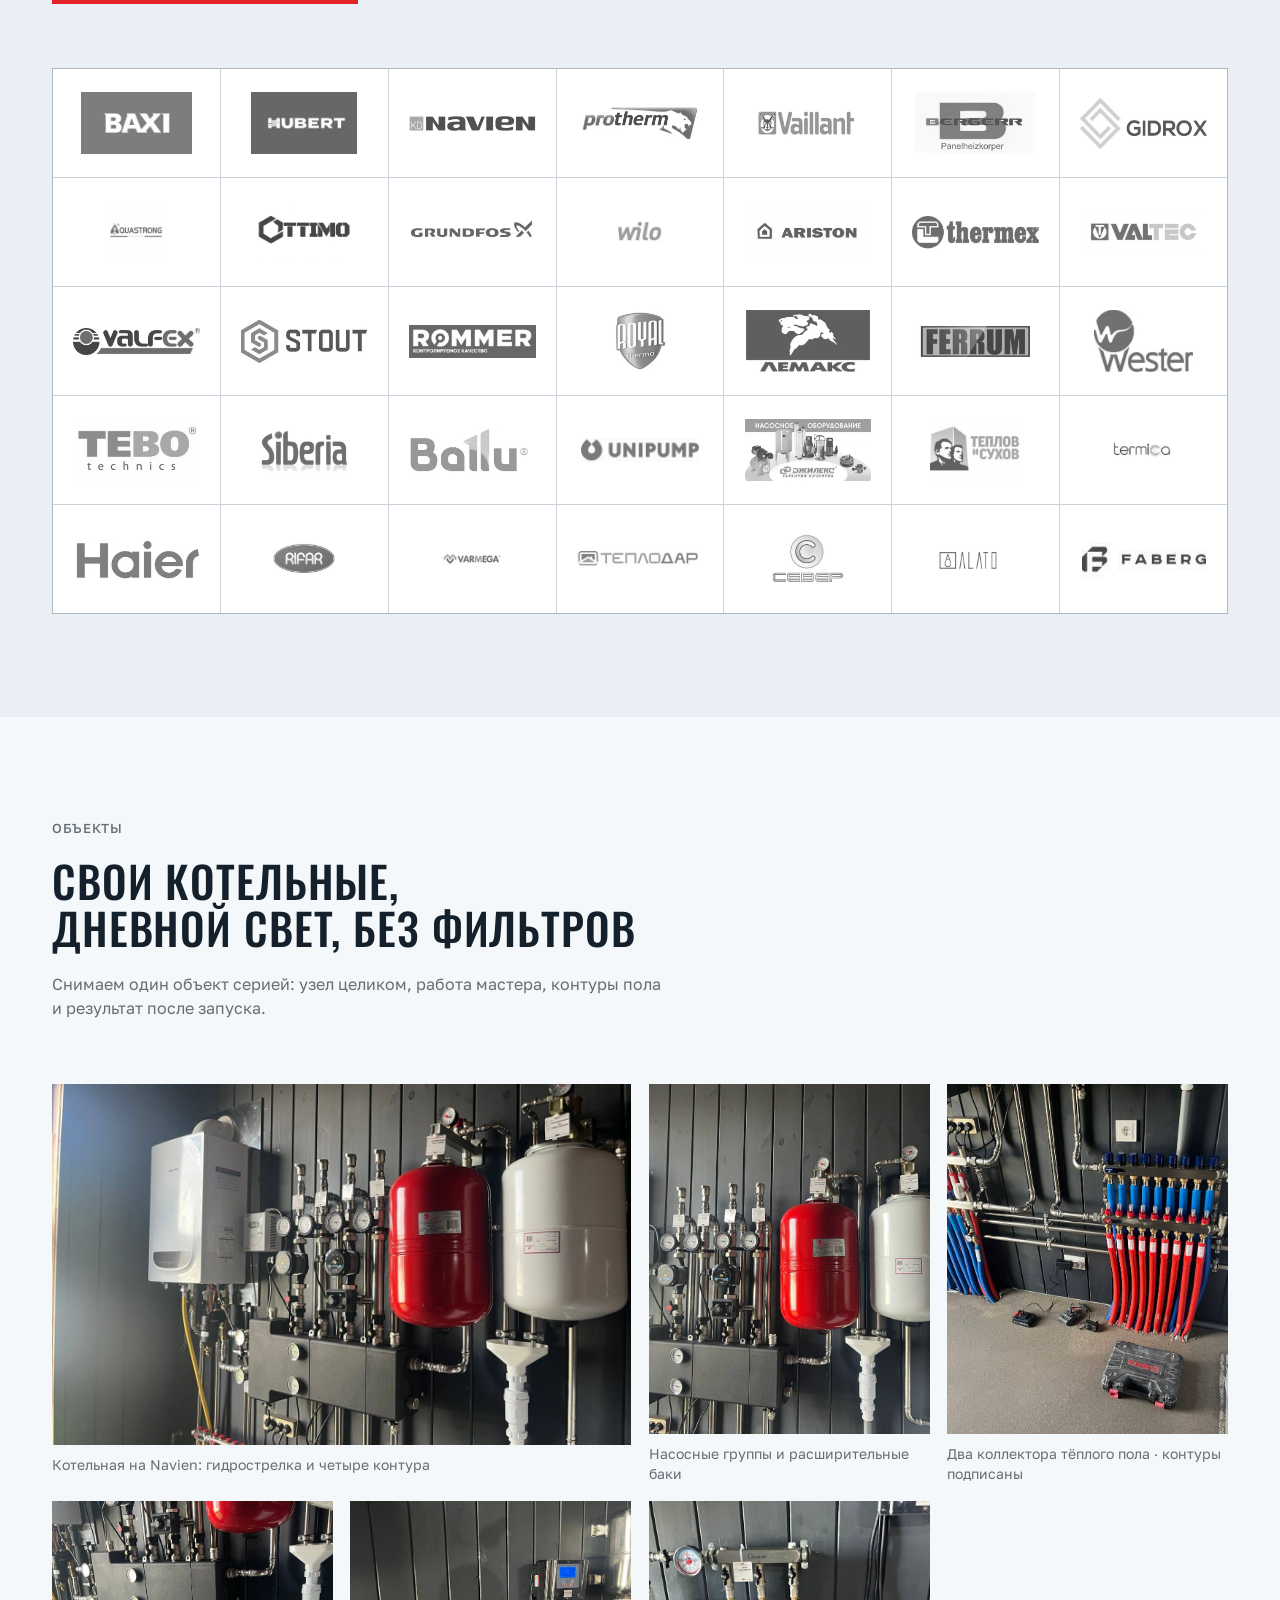
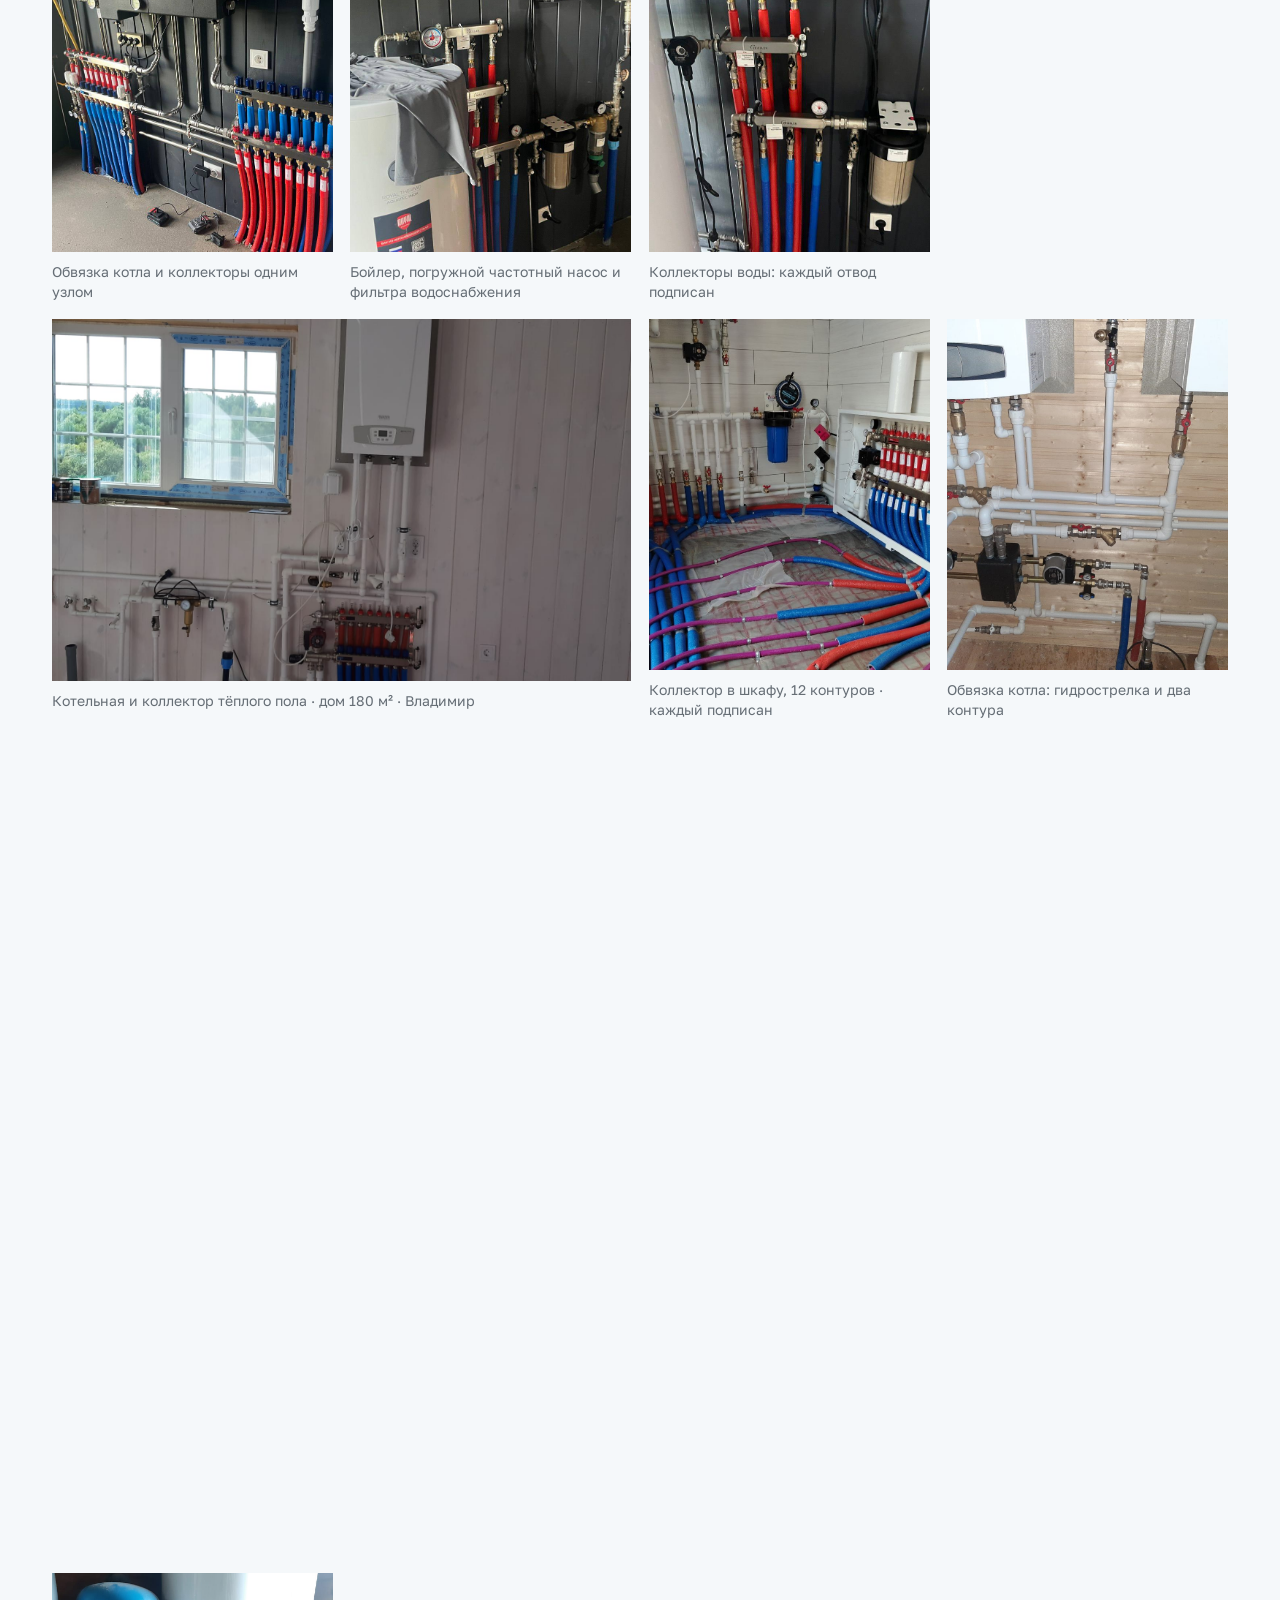
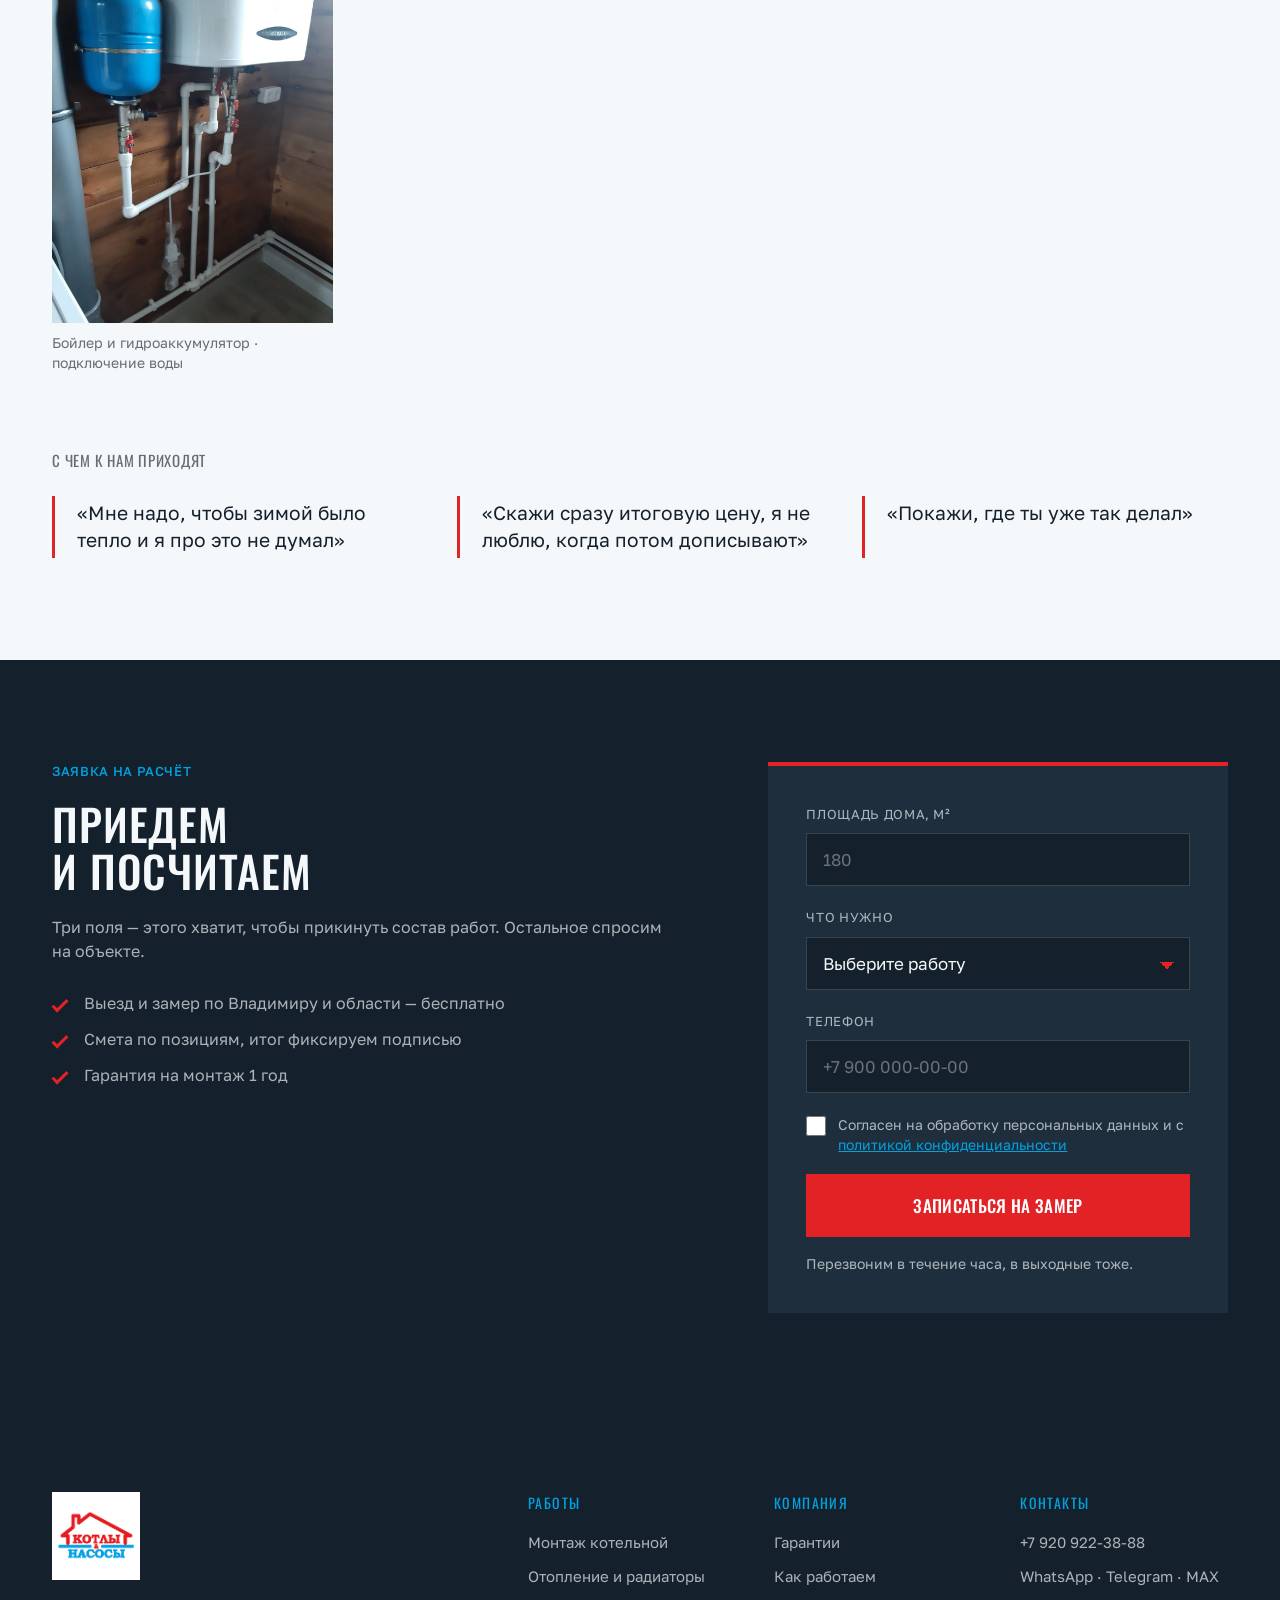
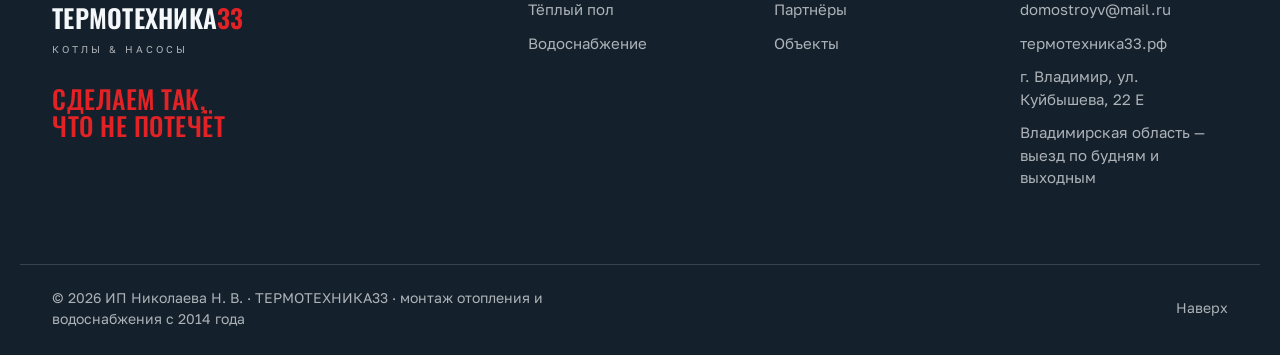
==== commit bef16cc3: "SEO: canonical, Open Graph, sitemap, robots и расширенная разметка - canonical, Open Graph и Twitter" ====
--- a/index.html
+++ b/index.html
@@ -6,7 +6,23 @@
 <title>ТЕРМОТЕХНИКА33 — отопление и вода в частном доме. Владимир и область</title>
 <meta name="description" content="Котельная, радиаторы, тёплый пол и водоснабжение в частном доме — одной бригадой. Дома от 30 до 1000 м², смета фиксированная, гарантия на монтаж 1 год. Владимир и Владимирская область, с 2014 года.">
 <meta name="theme-color" content="#14202B">
+<link rel="canonical" href="https://термотехника33.рф/">
 <link rel="icon" href="img/logo-kotly-nasosy.png">
+
+<!-- Гео-сигналы для Владимира и области -->
+<meta name="geo.region" content="RU-VLA">
+<meta name="geo.placename" content="Владимир">
+
+<!-- Open Graph: превью при отправке ссылки в мессенджеры и соцсети -->
+<meta property="og:type" content="website">
+<meta property="og:site_name" content="ТЕРМОТЕХНИКА33">
+<meta property="og:locale" content="ru_RU">
+<meta property="og:url" content="https://термотехника33.рф/">
+<meta property="og:title" content="ТЕРМОТЕХНИКА33 — отопление и вода в частном доме. Владимир и область">
+<meta property="og:description" content="Котельная, радиаторы, тёплый пол и водоснабжение в частном доме — одной бригадой. Дома 30–1000 м², смета фиксированная, гарантия на монтаж 1 год. Владимир и область, с 2014 года.">
+<meta property="og:image" content="https://термотехника33.рф/img/kotelnaya-navien.jpg">
+<meta property="og:image:alt" content="Котельная на Navien: гидрострелка и насосные группы">
+<meta name="twitter:card" content="summary_large_image">
 <link rel="preconnect" href="https://fonts.googleapis.com">
 <link rel="preconnect" href="https://fonts.gstatic.com" crossorigin>
 <link href="https://fonts.googleapis.com/css2?family=Golos+Text:wght@400;500;600;700&family=Oswald:wght@500;600&display=swap" rel="stylesheet">
@@ -15,10 +31,14 @@
 {
   "@context": "https://schema.org",
   "@type": "HVACBusiness",
+  "@id": "https://термотехника33.рф/#business",
   "name": "ТЕРМОТЕХНИКА33",
   "alternateName": "Котлы & Насосы",
+  "slogan": "Сделаем так, что не потечёт",
   "description": "Монтаж отопления, тёплого пола и водоснабжения в частных домах от 30 до 1000 м². Фиксированная смета, гарантия на монтаж 1 год.",
   "url": "https://термотехника33.рф",
+  "logo": "https://термотехника33.рф/img/logo-kotly-nasosy.png",
+  "image": "https://термотехника33.рф/img/kotelnaya-navien.jpg",
   "telephone": "+7 920 922-38-88",
   "email": "domostroyv@mail.ru",
   "foundingDate": "2014",
@@ -29,7 +49,58 @@
     "addressRegion": "Владимирская область",
     "addressCountry": "RU"
   },
-  "areaServed": "Владимир и Владимирская область"
+  "areaServed": [
+    { "@type": "City", "name": "Владимир" },
+    { "@type": "AdministrativeArea", "name": "Владимирская область" }
+  ],
+  "geo": {
+    "@type": "GeoCoordinates",
+    "latitude": 56.17085,
+    "longitude": 40.40626
+  },
+  "openingHoursSpecification": [
+    {
+      "@type": "OpeningHoursSpecification",
+      "dayOfWeek": ["Monday", "Tuesday", "Wednesday", "Thursday", "Friday", "Saturday"],
+      "opens": "09:00",
+      "closes": "18:00"
+    },
+    {
+      "@type": "OpeningHoursSpecification",
+      "dayOfWeek": "Sunday",
+      "opens": "09:00",
+      "closes": "17:00"
+    }
+  ],
+  "aggregateRating": {
+    "@type": "AggregateRating",
+    "ratingValue": "4.9",
+    "bestRating": "5",
+    "ratingCount": "42",
+    "reviewCount": "28"
+  },
+  "contactPoint": {
+    "@type": "ContactPoint",
+    "telephone": "+7 920 922-38-88",
+    "contactType": "customer service",
+    "areaServed": "RU",
+    "availableLanguage": "Russian"
+  },
+  "sameAs": [
+    "https://wa.me/79209223888",
+    "https://t.me/+79209223888"
+  ],
+  "hasOfferCatalog": {
+    "@type": "OfferCatalog",
+    "name": "Монтажные работы",
+    "itemListElement": [
+      { "@type": "Offer", "itemOffered": { "@type": "Service", "name": "Монтаж котельной" } },
+      { "@type": "Offer", "itemOffered": { "@type": "Service", "name": "Монтаж системы отопления" } },
+      { "@type": "Offer", "itemOffered": { "@type": "Service", "name": "Монтаж водяного тёплого пола" } },
+      { "@type": "Offer", "itemOffered": { "@type": "Service", "name": "Водоснабжение частного дома от скважины или колодца" } },
+      { "@type": "Offer", "itemOffered": { "@type": "Service", "name": "Замена котла с обвязкой" } }
+    ]
+  }
 }
 </script>
 
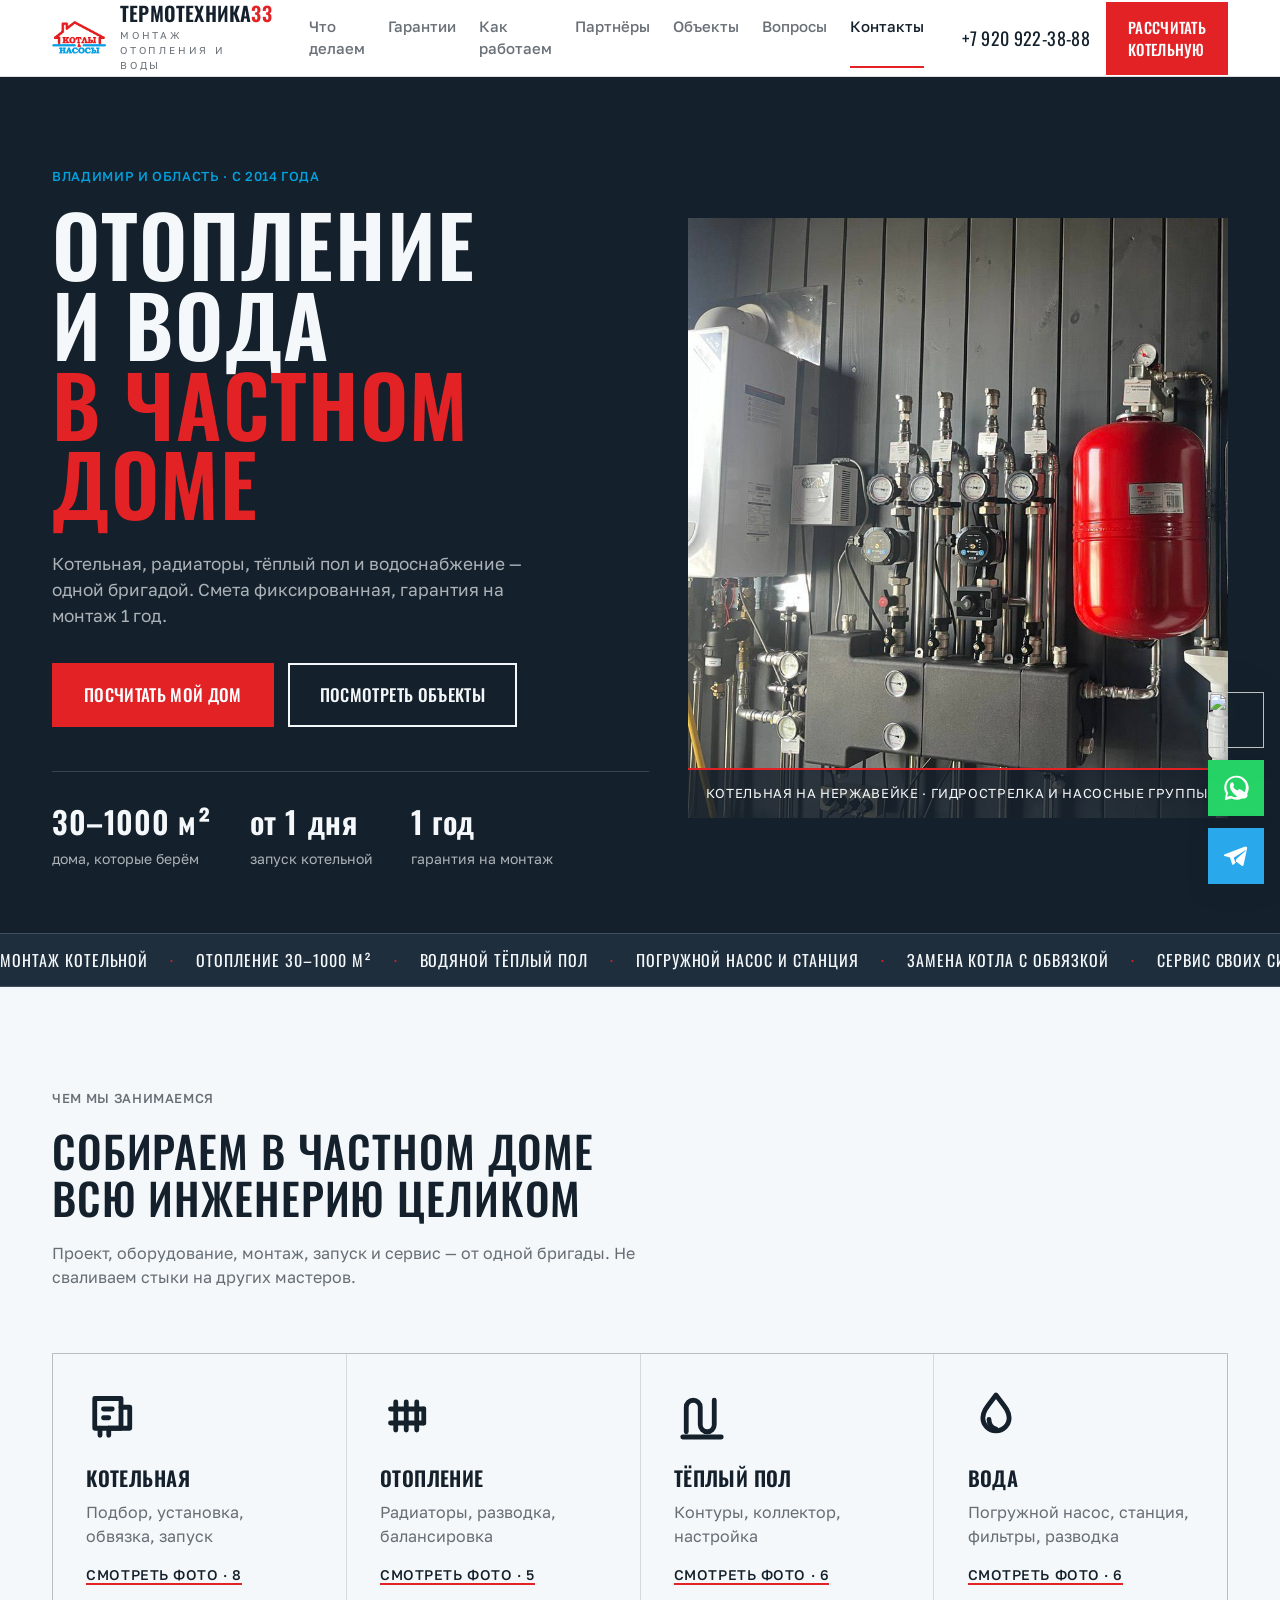
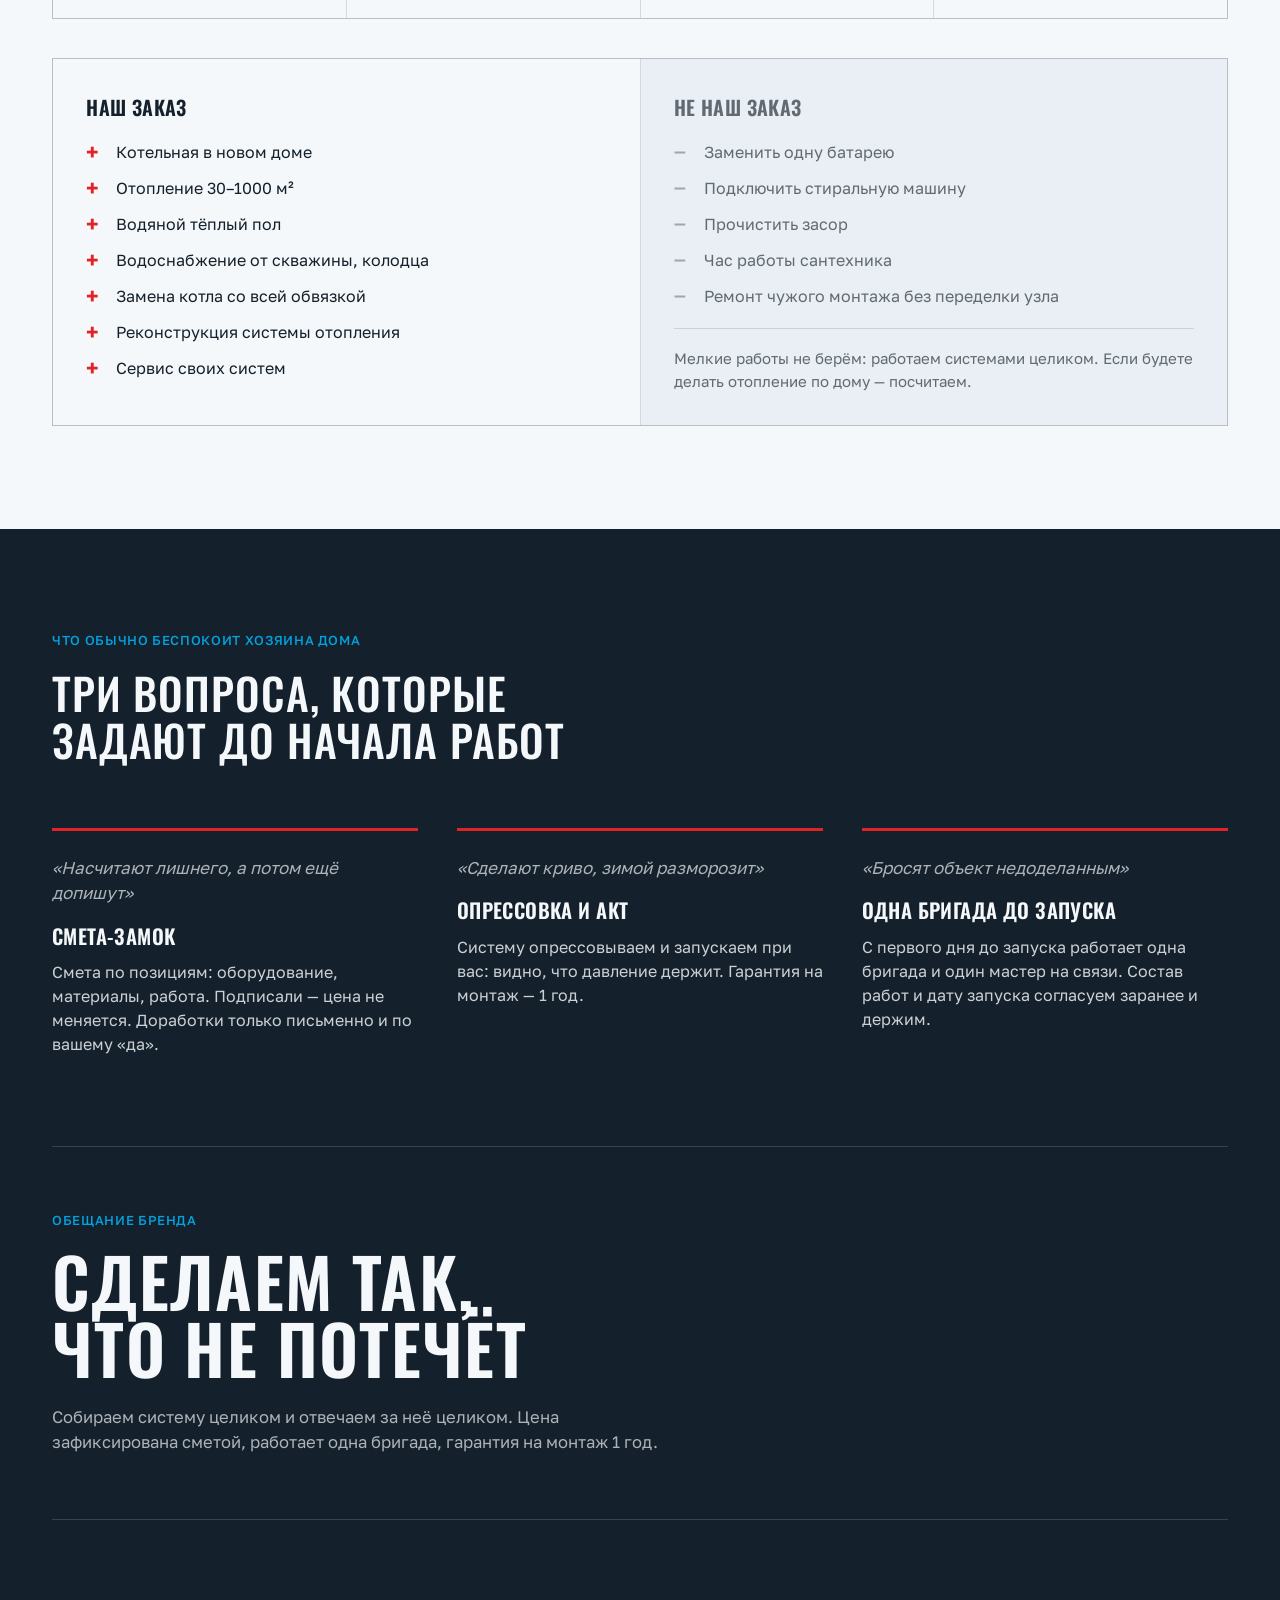
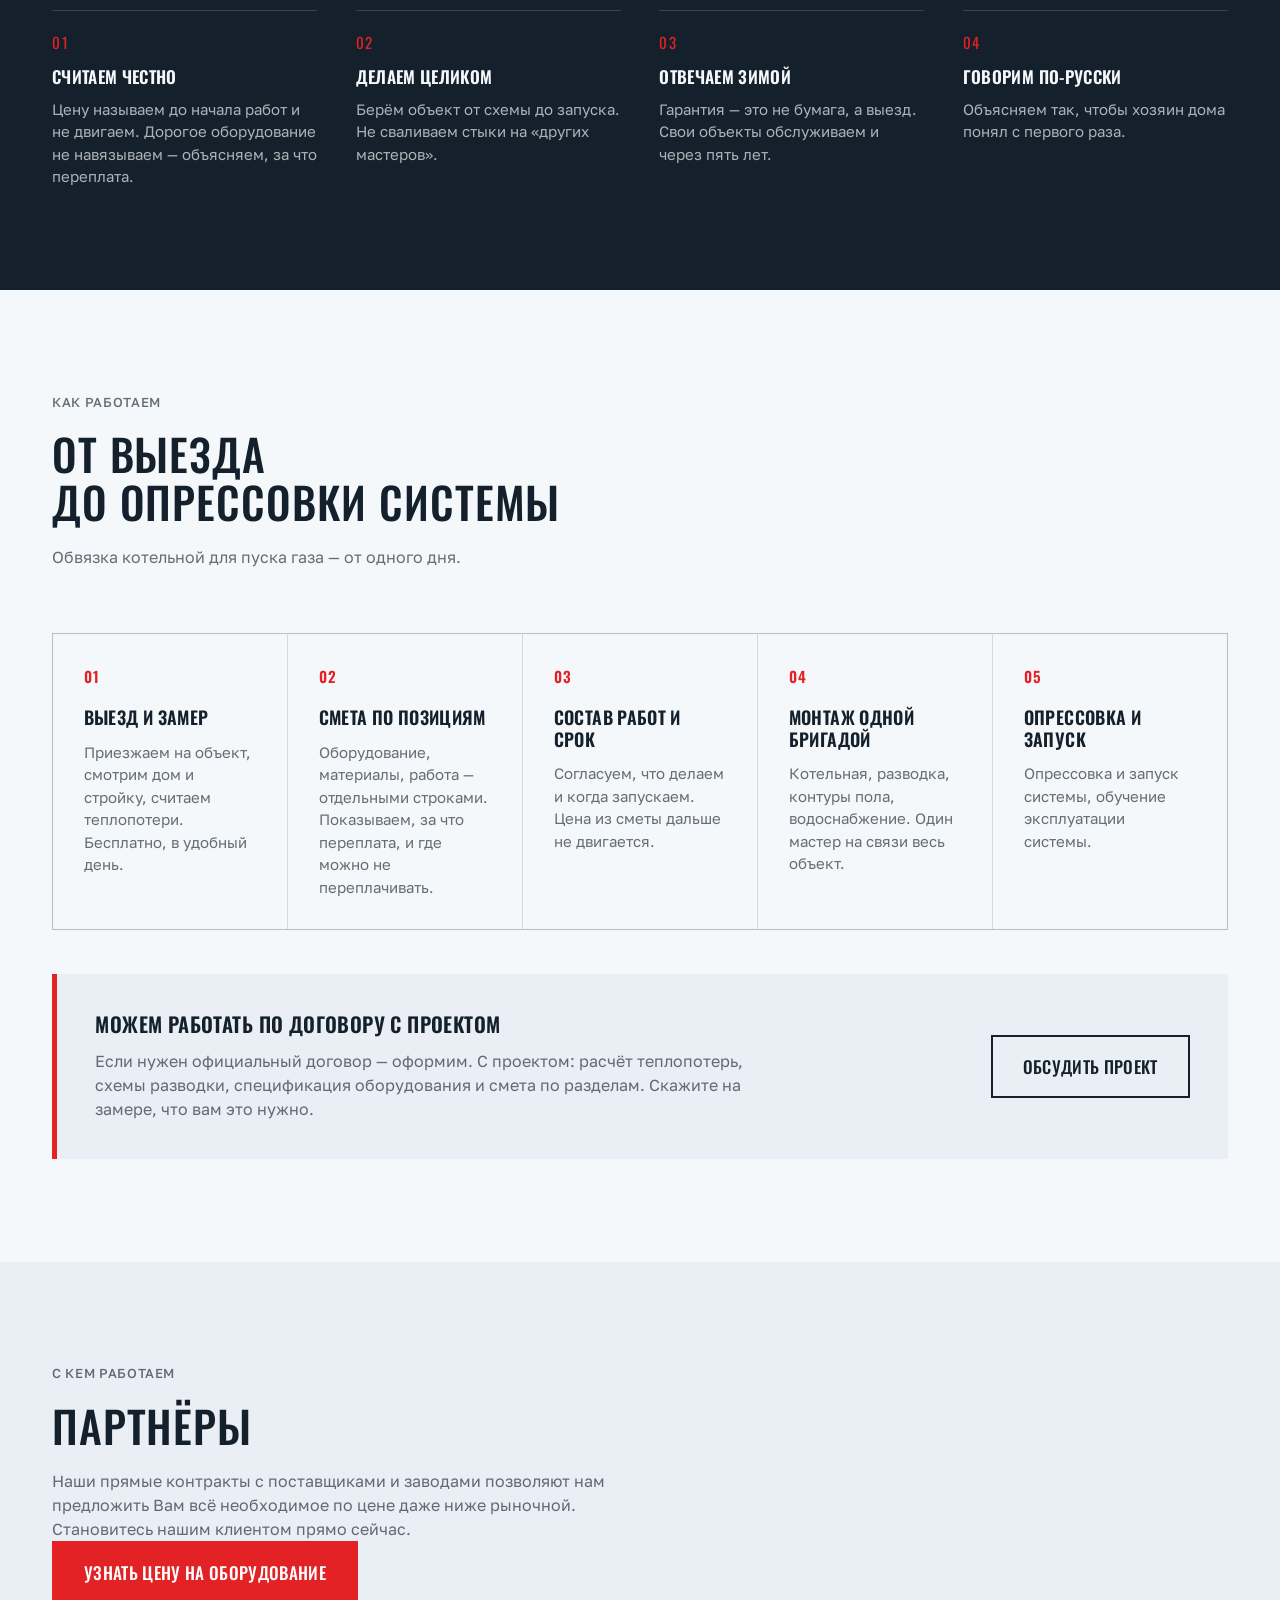
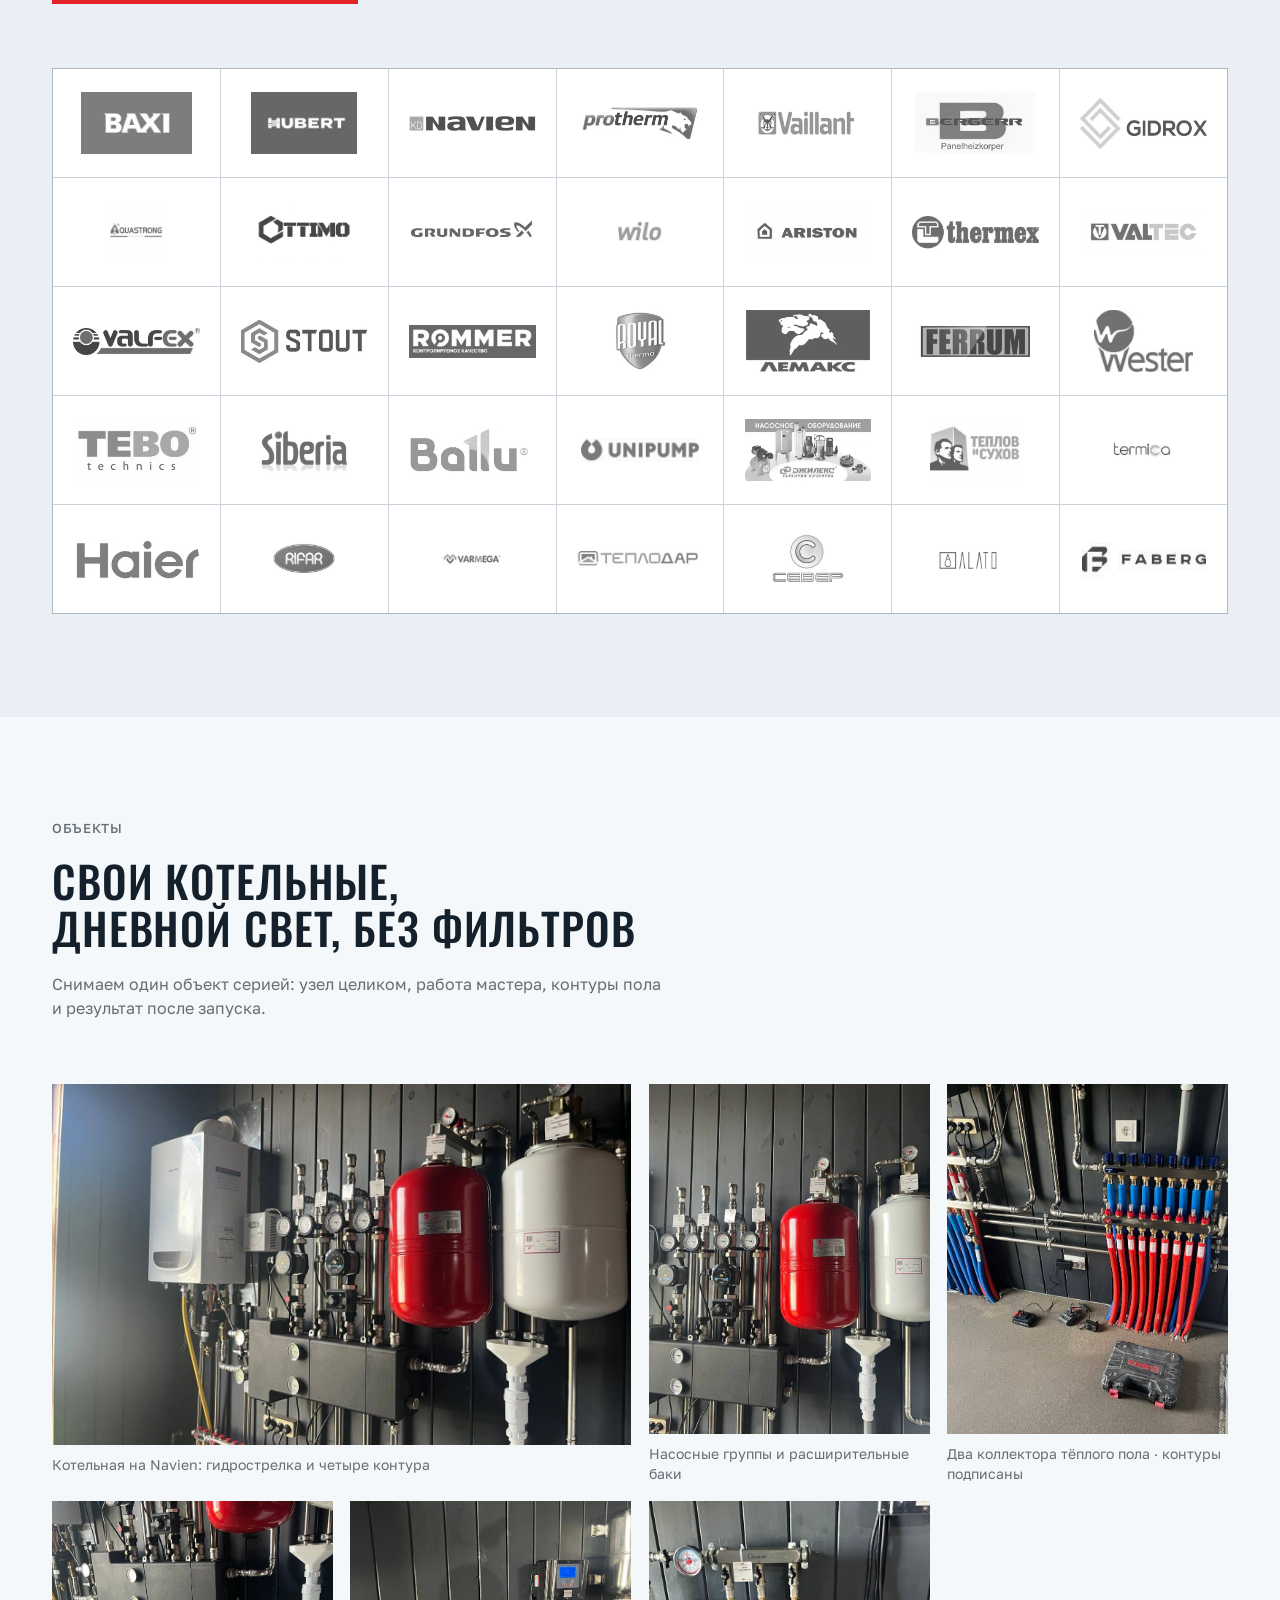
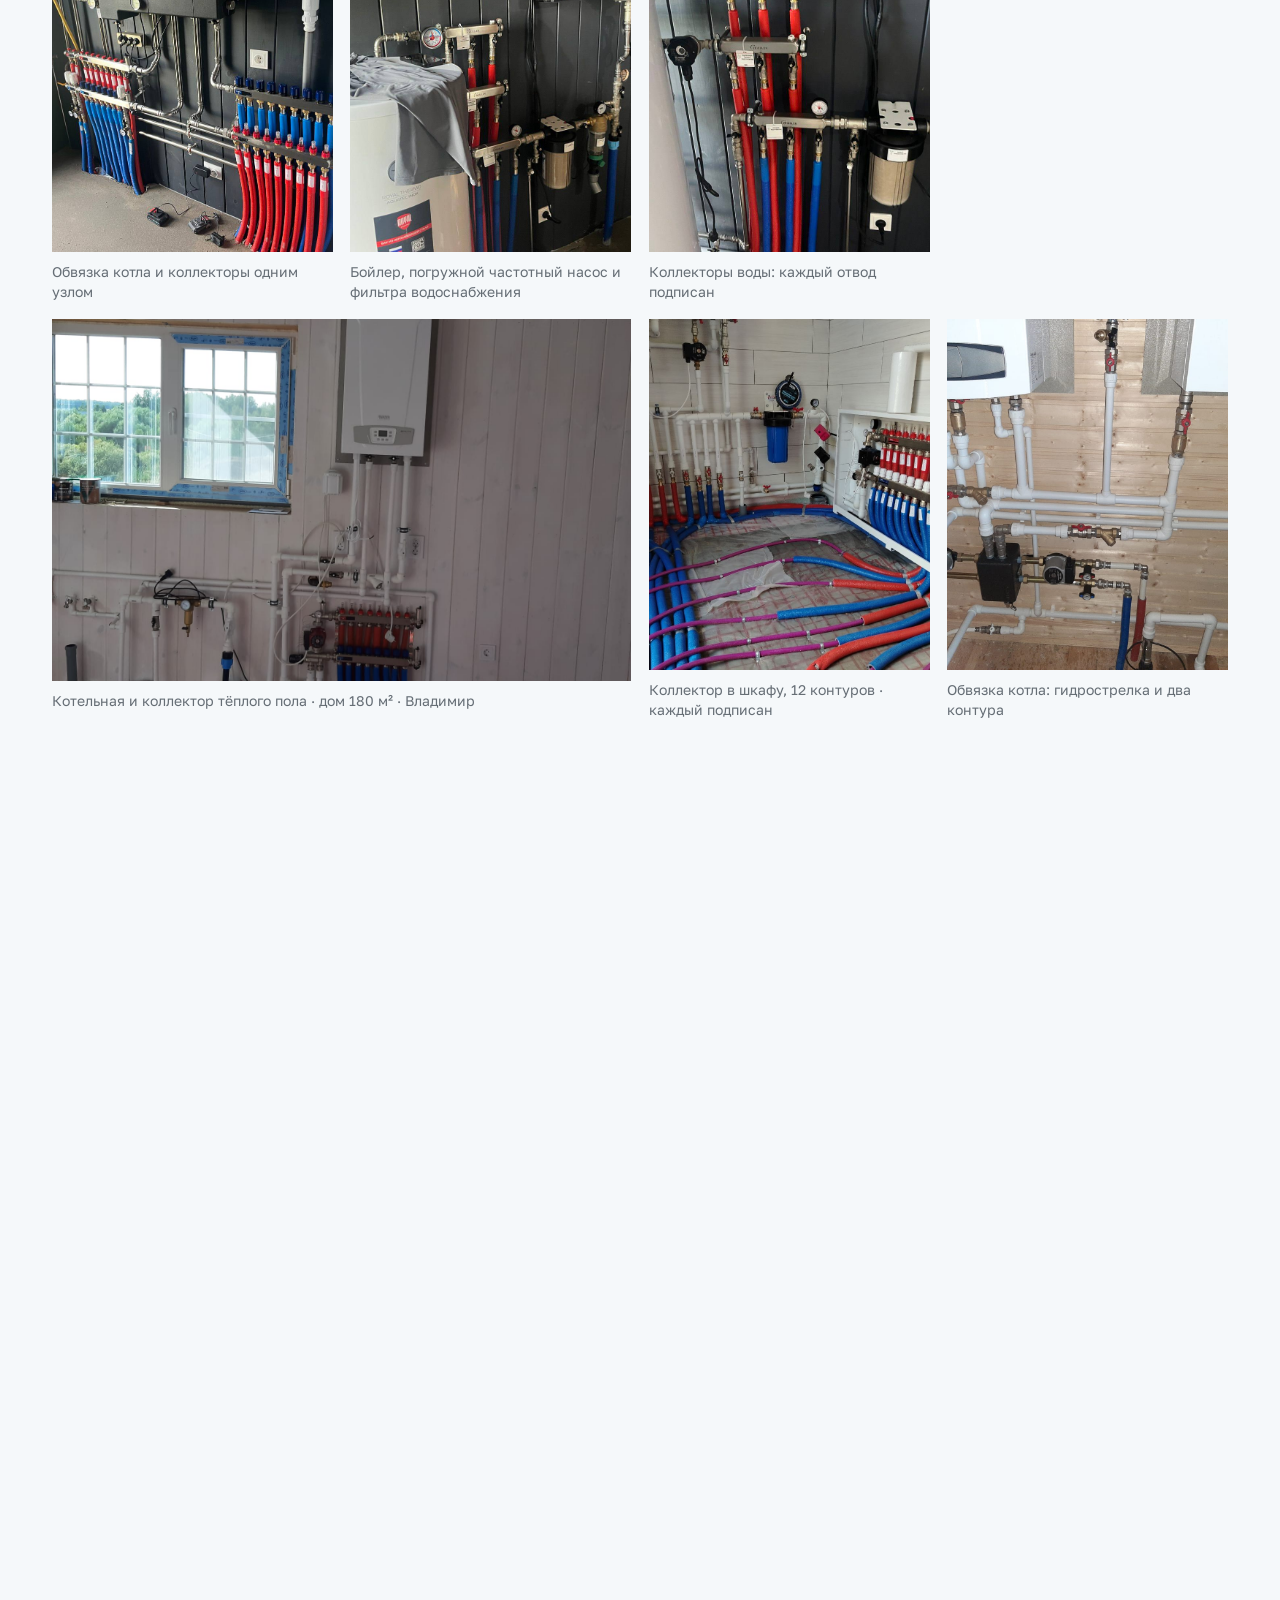
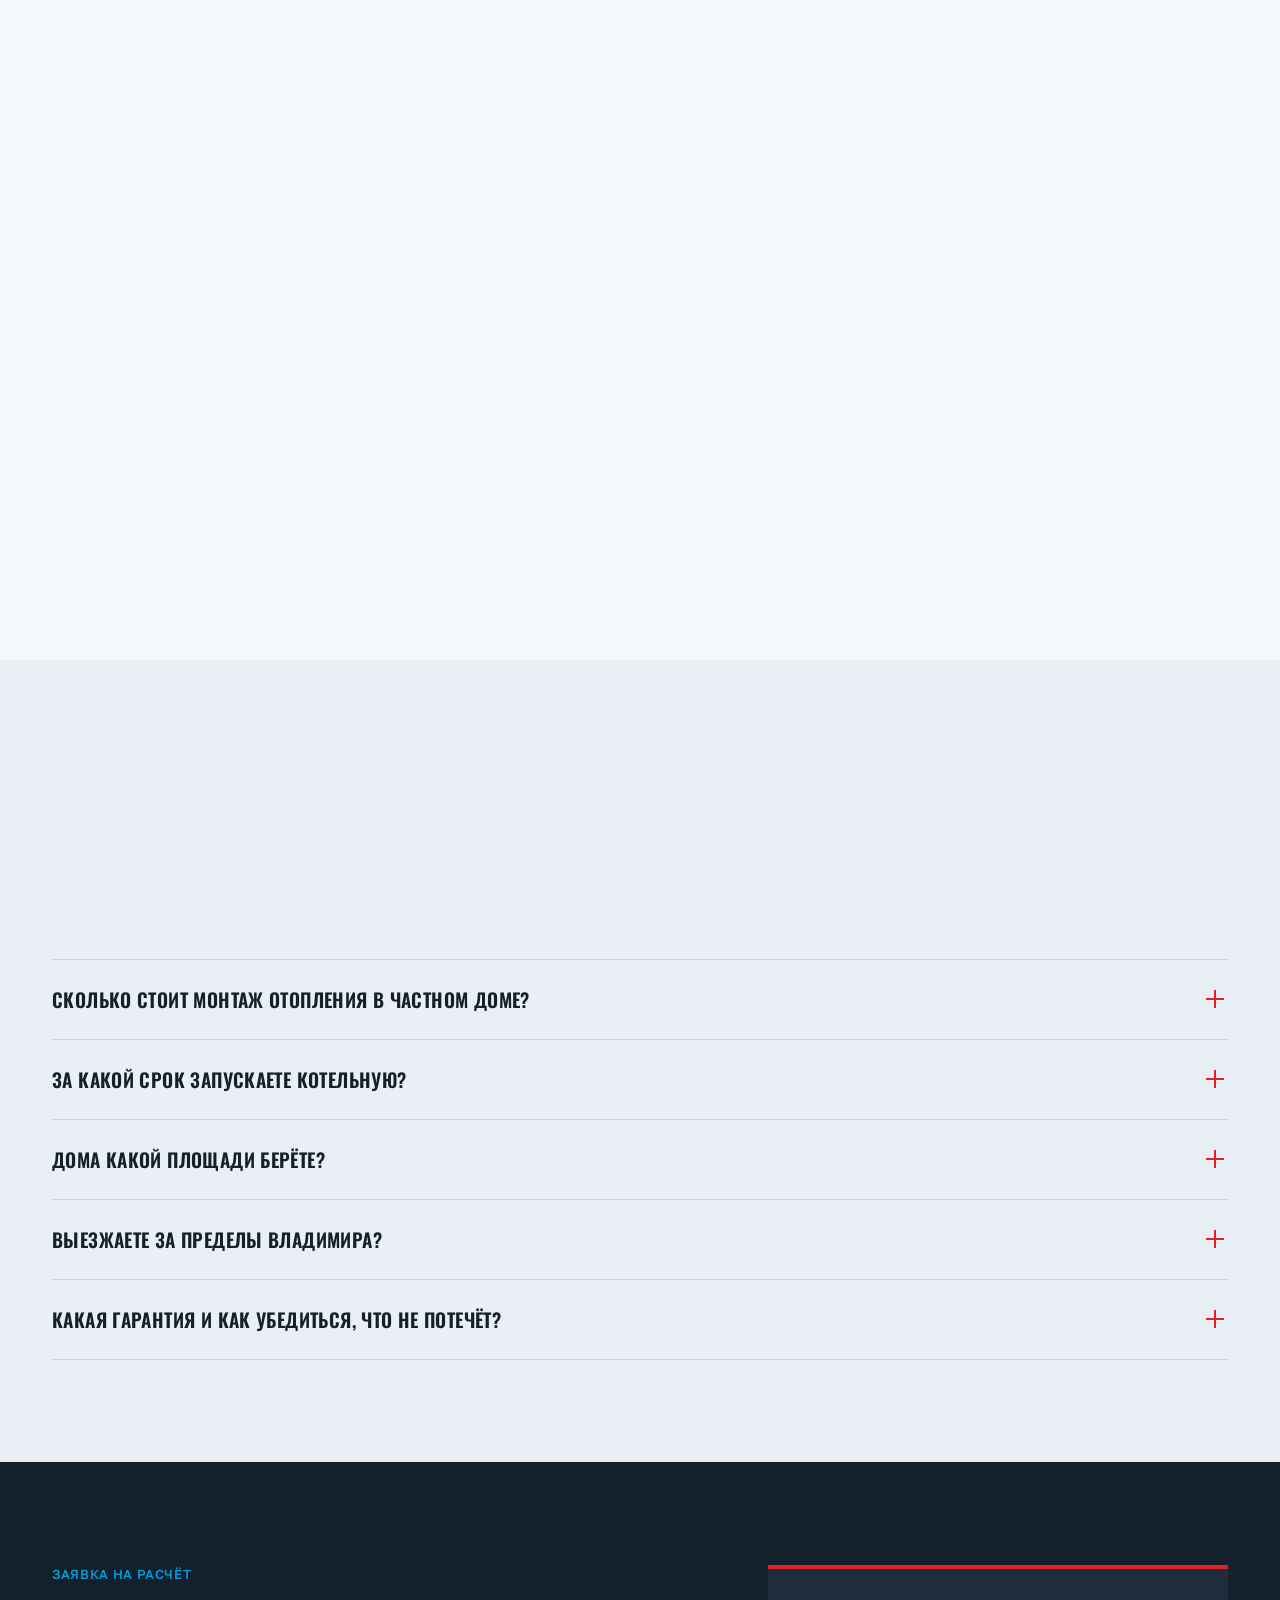
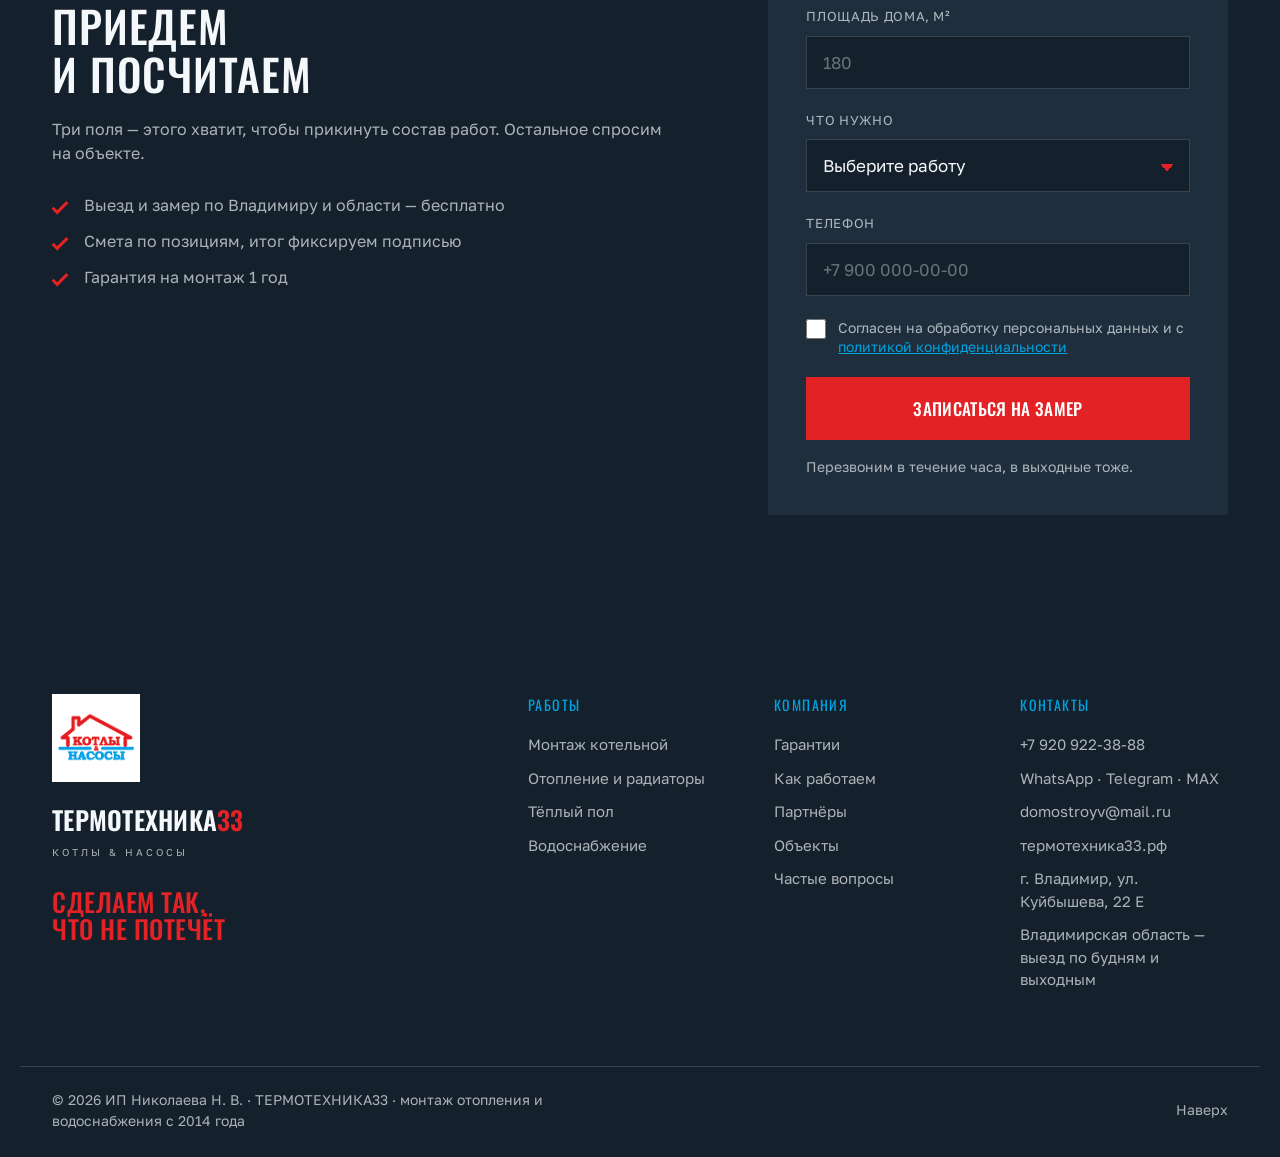
==== commit 78977bb7: "Раздел «Частые вопросы» и разметка FAQPage Пять согласованных вопросов о цене, сроке, площади, выезд" ====
--- a/index.html
+++ b/index.html
@@ -104,6 +104,55 @@
 }
 </script>
 
+<script type="application/ld+json">
+{
+  "@context": "https://schema.org",
+  "@type": "FAQPage",
+  "mainEntity": [
+    {
+      "@type": "Question",
+      "name": "Сколько стоит монтаж отопления в частном доме?",
+      "acceptedAnswer": {
+        "@type": "Answer",
+        "text": "Точную цену называем после выезда и замера — бесплатного по Владимиру и области. Смета идёт по позициям: оборудование, материалы, работа. Подписали — итог не меняется, доработки только письменно и с вашего согласия."
+      }
+    },
+    {
+      "@type": "Question",
+      "name": "За какой срок запускаете котельную?",
+      "acceptedAnswer": {
+        "@type": "Answer",
+        "text": "Обвязку котельной для пуска газа делаем от 1 дня. Полный состав работ и дату запуска согласуем заранее на замере и держим."
+      }
+    },
+    {
+      "@type": "Question",
+      "name": "Дома какой площади берёте?",
+      "acceptedAnswer": {
+        "@type": "Answer",
+        "text": "От 30 до 1000 м². Работаем системами целиком — котельная, отопление, тёплый пол, вода. Мелкие работы (заменить одну батарею, час сантехника) не берём."
+      }
+    },
+    {
+      "@type": "Question",
+      "name": "Выезжаете за пределы Владимира?",
+      "acceptedAnswer": {
+        "@type": "Answer",
+        "text": "Да, по всей Владимирской области — Суздаль, Ковров, Юрьев-Польский и дальше. Выезд и замер бесплатные, по будням и выходным."
+      }
+    },
+    {
+      "@type": "Question",
+      "name": "Какая гарантия и как убедиться, что не потечёт?",
+      "acceptedAnswer": {
+        "@type": "Answer",
+        "text": "Гарантия на монтаж — 1 год. Систему опрессовываем и запускаем при вас: видно, что давление держит. Свои объекты обслуживаем и через несколько лет."
+      }
+    }
+  ]
+}
+</script>
+
 <!-- Yandex.Metrika counter (тот же счётчик, что на старом сайте) -->
 <script type="text/javascript">
    (function(m,e,t,r,i,k,a){m[i]=m[i]||function(){(m[i].a=m[i].a||[]).push(arguments)};
@@ -136,6 +185,7 @@
       <a href="#process">Как работаем</a>
       <a href="#partners">Партнёры</a>
       <a href="#works">Объекты</a>
+      <a href="#faq">Вопросы</a>
       <a href="#contacts">Контакты</a>
     </nav>
 
@@ -521,6 +571,49 @@
   </section>
 
 
+  <!-- ЧАСТЫЕ ВОПРОСЫ -->
+  <section class="section section--paper glow" id="faq">
+    <div class="wrap">
+      <header class="section__head">
+        <p class="eyebrow">Частые вопросы</p>
+        <h2>О чём спрашивают<br>перед замером</h2>
+      </header>
+
+      <div class="faq">
+        <details class="faq__item">
+          <summary><h3>Сколько стоит монтаж отопления в частном доме?</h3></summary>
+          <p>Точную цену называем после выезда и замера — бесплатного по Владимиру и области.
+            Смета идёт по позициям: оборудование, материалы, работа. Подписали — итог не меняется,
+            доработки только письменно и с вашего согласия.</p>
+        </details>
+
+        <details class="faq__item">
+          <summary><h3>За какой срок запускаете котельную?</h3></summary>
+          <p>Обвязку котельной для пуска газа делаем от 1 дня. Полный состав работ и дату запуска
+            согласуем заранее на замере и держим.</p>
+        </details>
+
+        <details class="faq__item">
+          <summary><h3>Дома какой площади берёте?</h3></summary>
+          <p>От 30 до 1000 м². Работаем системами целиком — котельная, отопление, тёплый пол, вода.
+            Мелкие работы (заменить одну батарею, час сантехника) не берём.</p>
+        </details>
+
+        <details class="faq__item">
+          <summary><h3>Выезжаете за пределы Владимира?</h3></summary>
+          <p>Да, по всей Владимирской области — Суздаль, Ковров, Юрьев-Польский и дальше.
+            Выезд и замер бесплатные, по будням и выходным.</p>
+        </details>
+
+        <details class="faq__item">
+          <summary><h3>Какая гарантия и как убедиться, что не потечёт?</h3></summary>
+          <p>Гарантия на монтаж — 1 год. Систему опрессовываем и запускаем при вас: видно,
+            что давление держит. Свои объекты обслуживаем и через несколько лет.</p>
+        </details>
+      </div>
+    </div>
+  </section>
+
   <!-- ЗАЯВКА -->
   <section class="section section--dark request glow" id="request">
     <div class="wrap request__inner">
@@ -610,6 +703,7 @@
           <li><a href="#process">Как работаем</a></li>
           <li><a href="#partners">Партнёры</a></li>
           <li><a href="#works">Объекты</a></li>
+          <li><a href="#faq">Частые вопросы</a></li>
         </ul>
       </div>
       <div id="contacts">
--- a/styles.css
+++ b/styles.css
@@ -347,6 +347,37 @@
 .shot--wide { grid-column: span 2; }
 .shot--wide img { aspect-ratio: 8 / 5; }
 .shot figcaption { margin-top: 10px; font-size: 14px; line-height: 1.4; color: var(--muted); }
+
+/* ---------- Частые вопросы ---------- */
+.faq { border-top: 1px solid var(--line); }
+.faq__item { border-bottom: 1px solid var(--line); }
+.faq__item summary {
+  list-style: none;
+  cursor: pointer;
+  padding: clamp(20px, 2.2vw, 28px) 56px clamp(20px, 2.2vw, 28px) 0;
+  position: relative;
+}
+.faq__item summary::-webkit-details-marker { display: none; }
+.faq__item summary h3 { margin: 0; font-size: clamp(17px, 1.5vw, 21px); transition: color .2s; }
+.faq__item summary:hover h3 { color: var(--flame); }
+/* плюс, который на раскрытом вопросе становится минусом */
+.faq__item summary::after {
+  content: "";
+  position: absolute; right: 4px; top: 50%; width: 18px; height: 2px;
+  background: var(--flame);
+  box-shadow: 0 0 0 0 transparent;
+  transform: translateY(-50%);
+}
+.faq__item summary::before {
+  content: "";
+  position: absolute; right: 12px; top: 50%; width: 2px; height: 18px;
+  background: var(--flame);
+  transform: translateY(-50%);
+  transition: opacity .2s, transform .2s;
+}
+.faq__item[open] summary::before { opacity: 0; transform: translateY(-50%) rotate(90deg); }
+.faq__item[open] summary h3 { color: var(--flame); }
+.faq__item > p { margin: 0; padding: 0 56px clamp(22px, 2.2vw, 30px) 0; color: var(--muted); max-width: 68ch; }
 
 /* ---------- Просмотр фото ---------- */
 .lightbox {
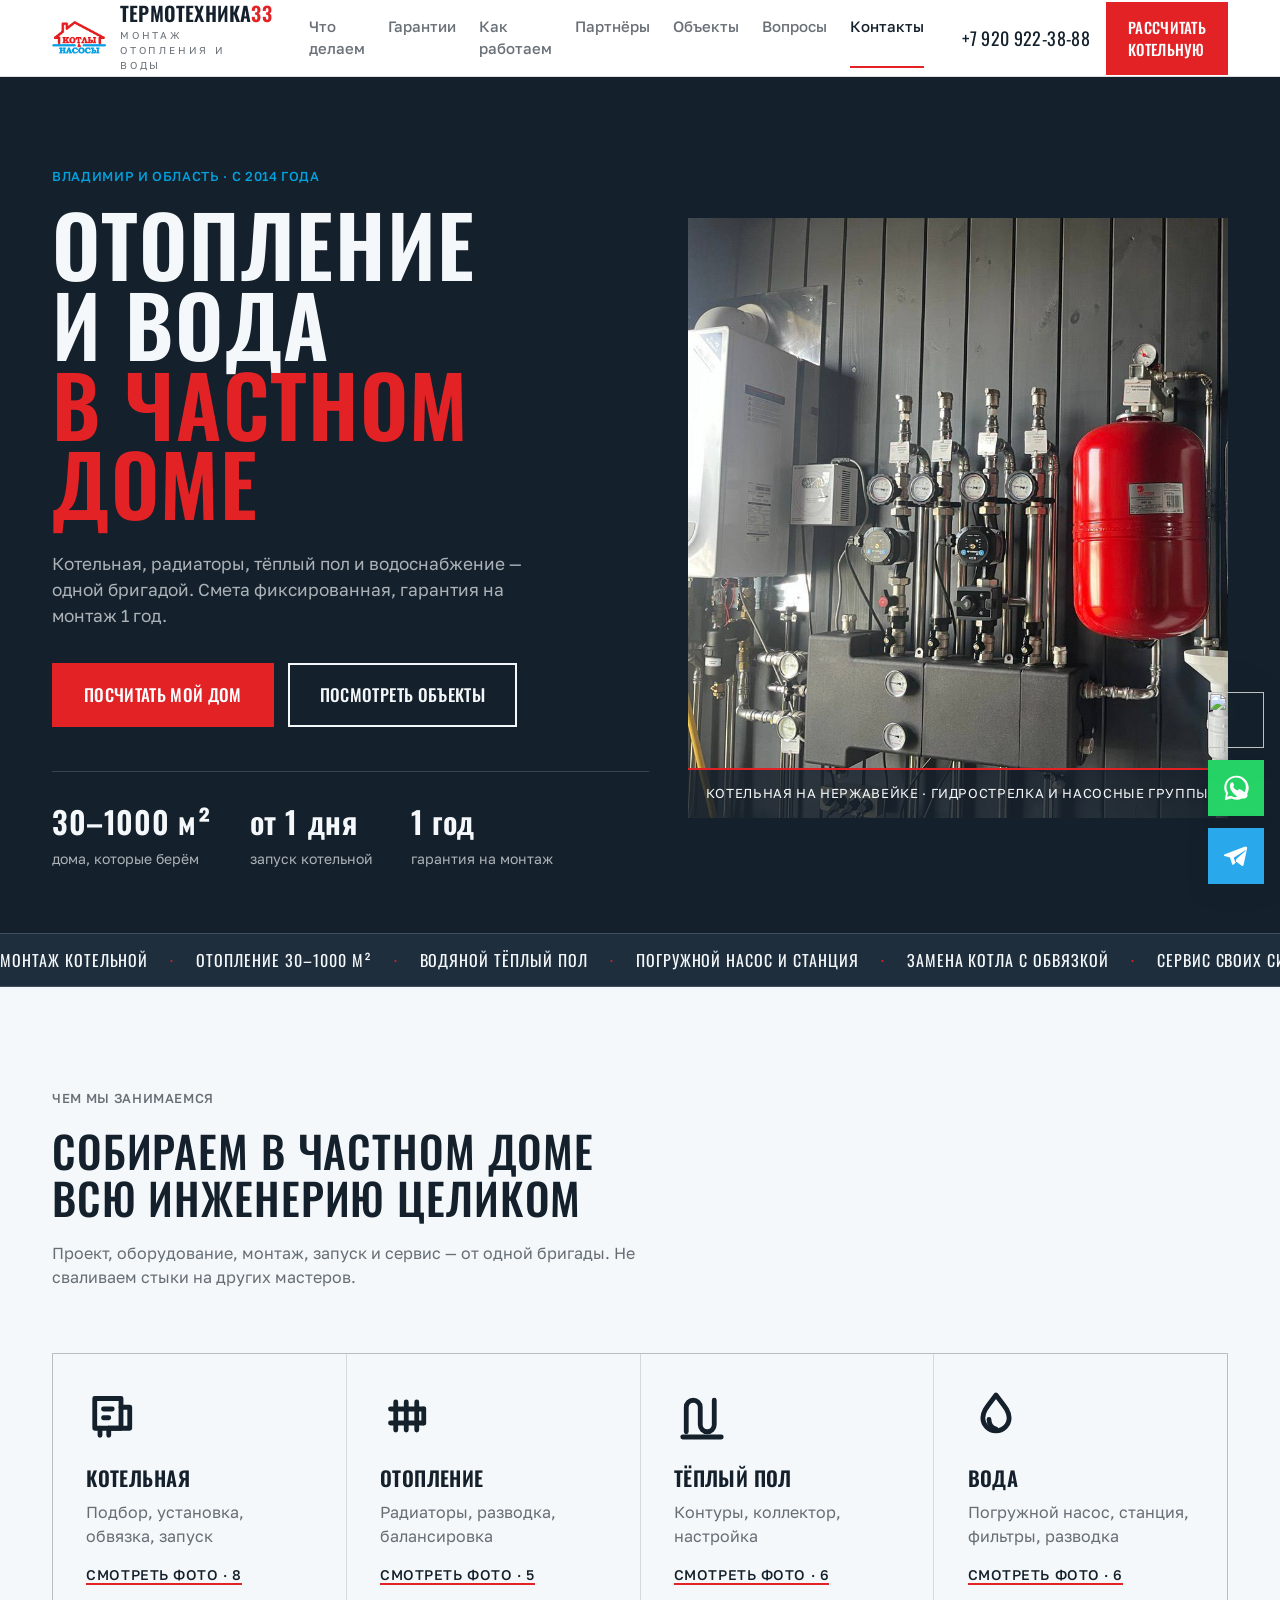
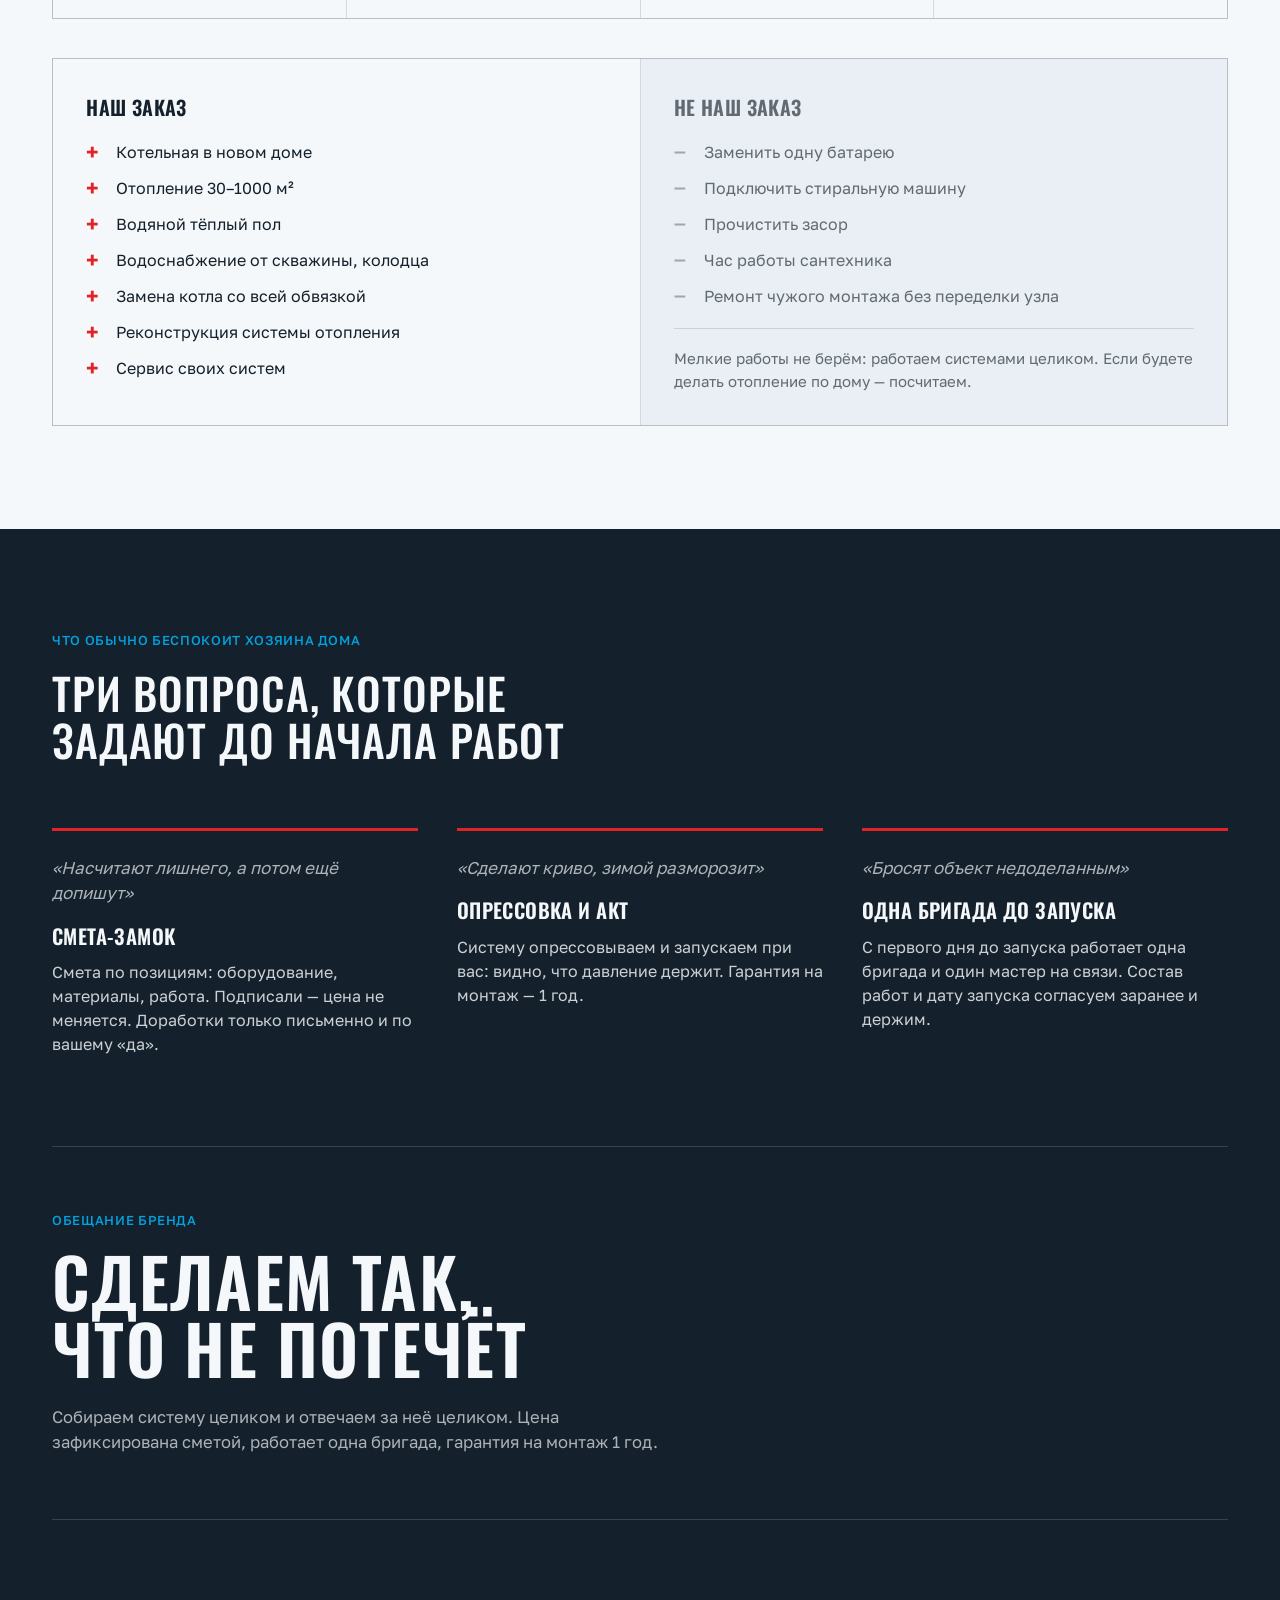
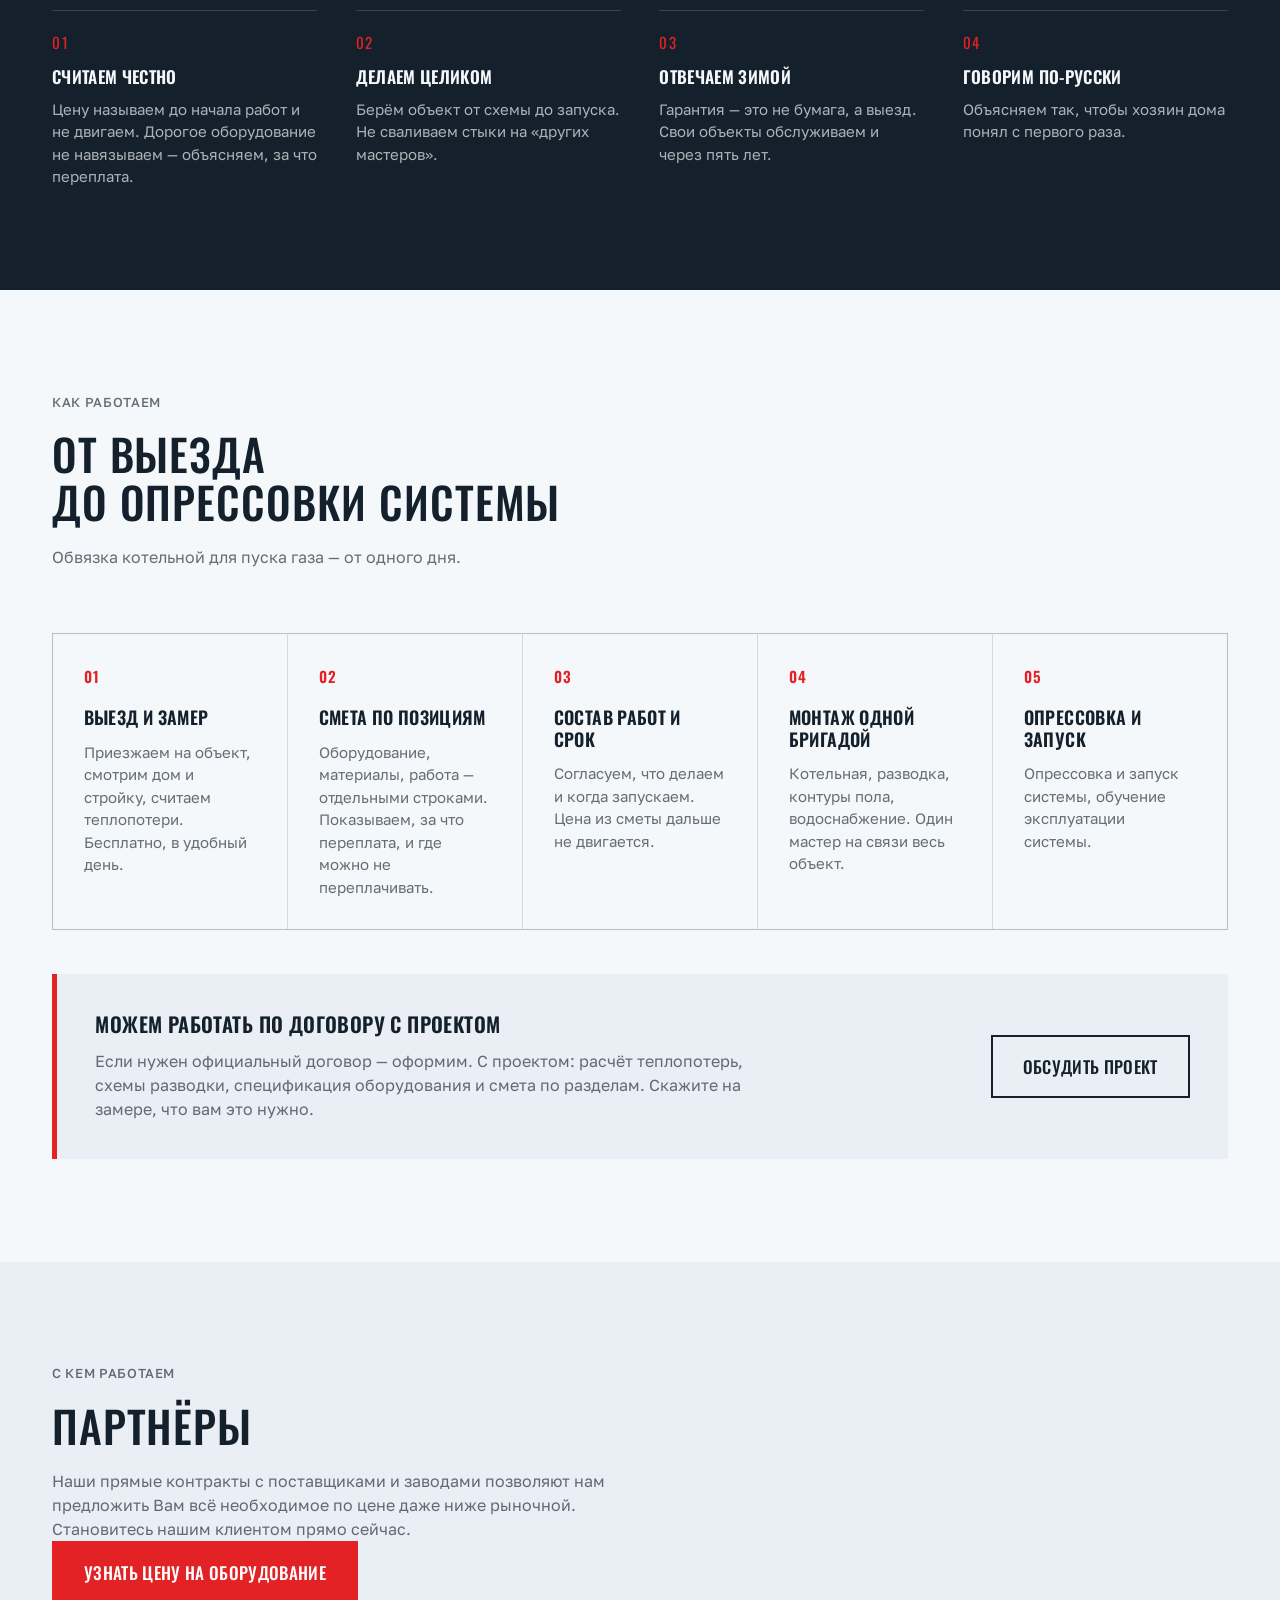
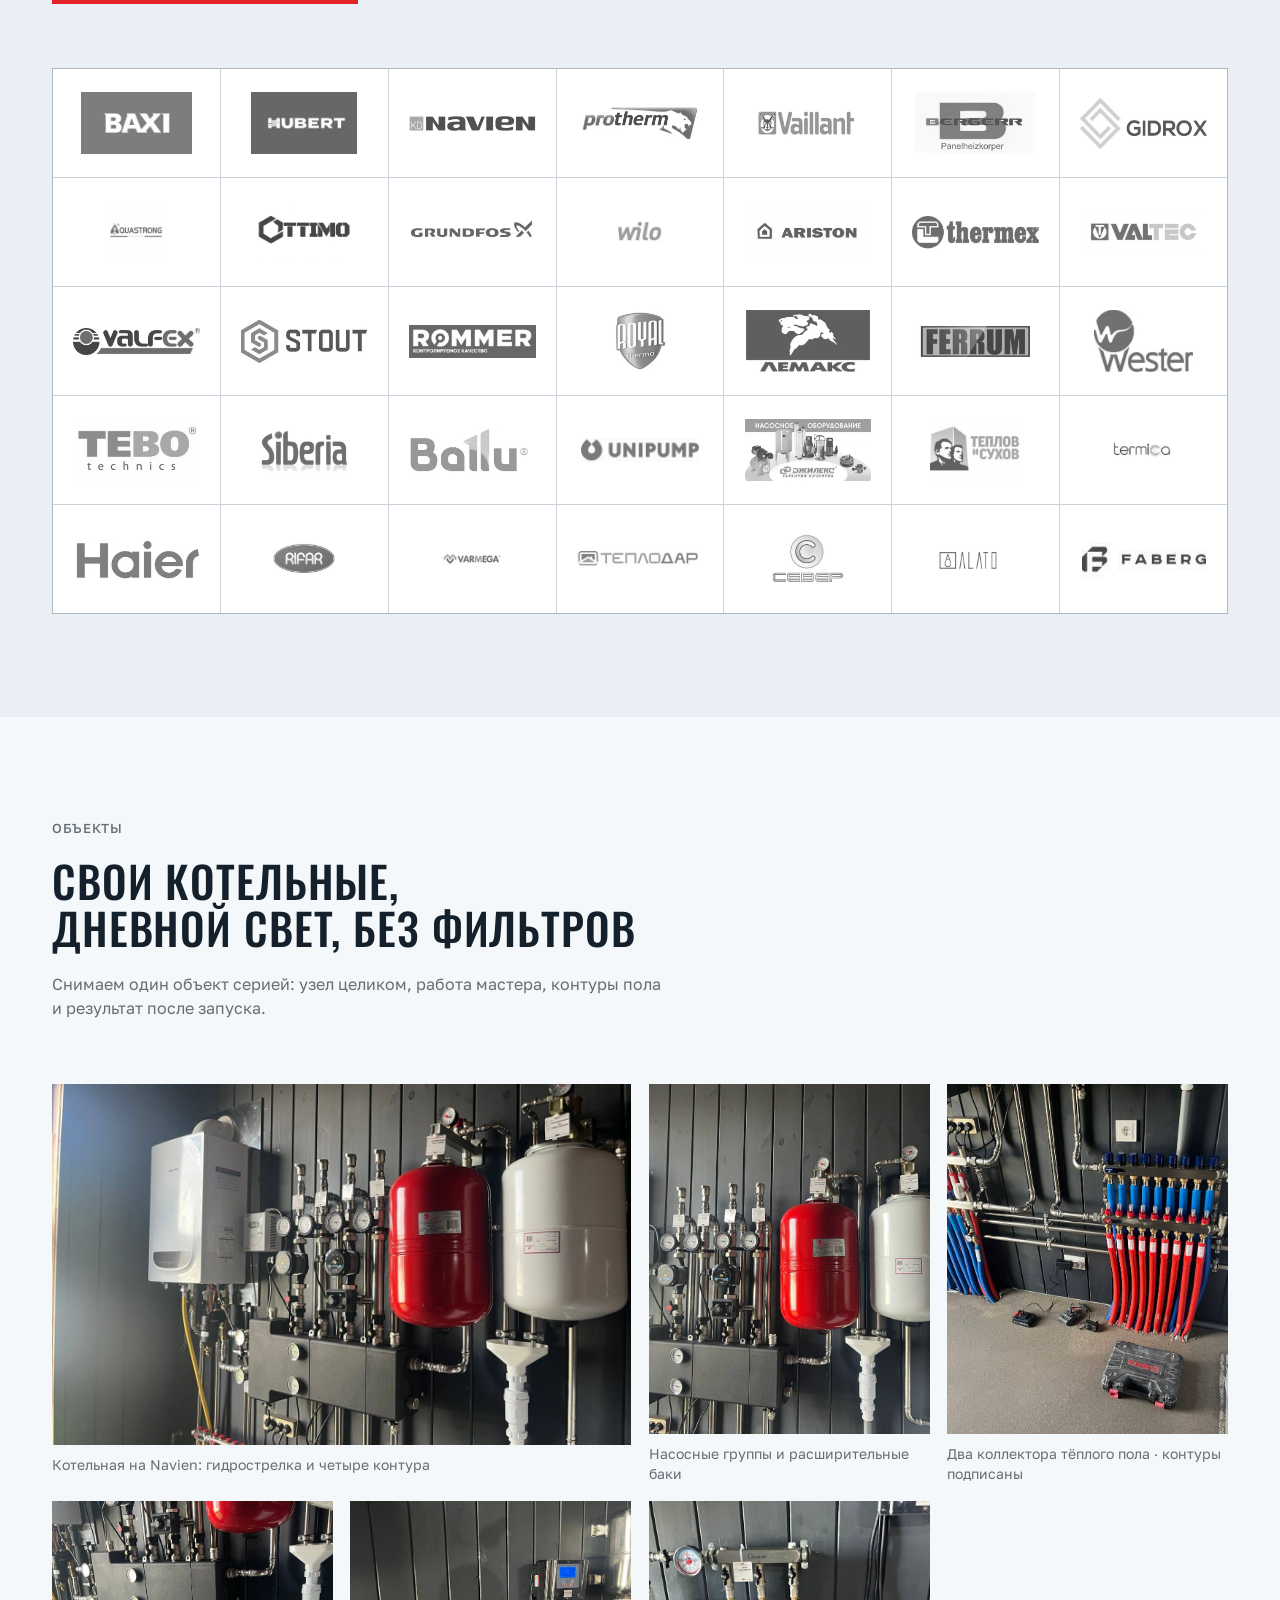
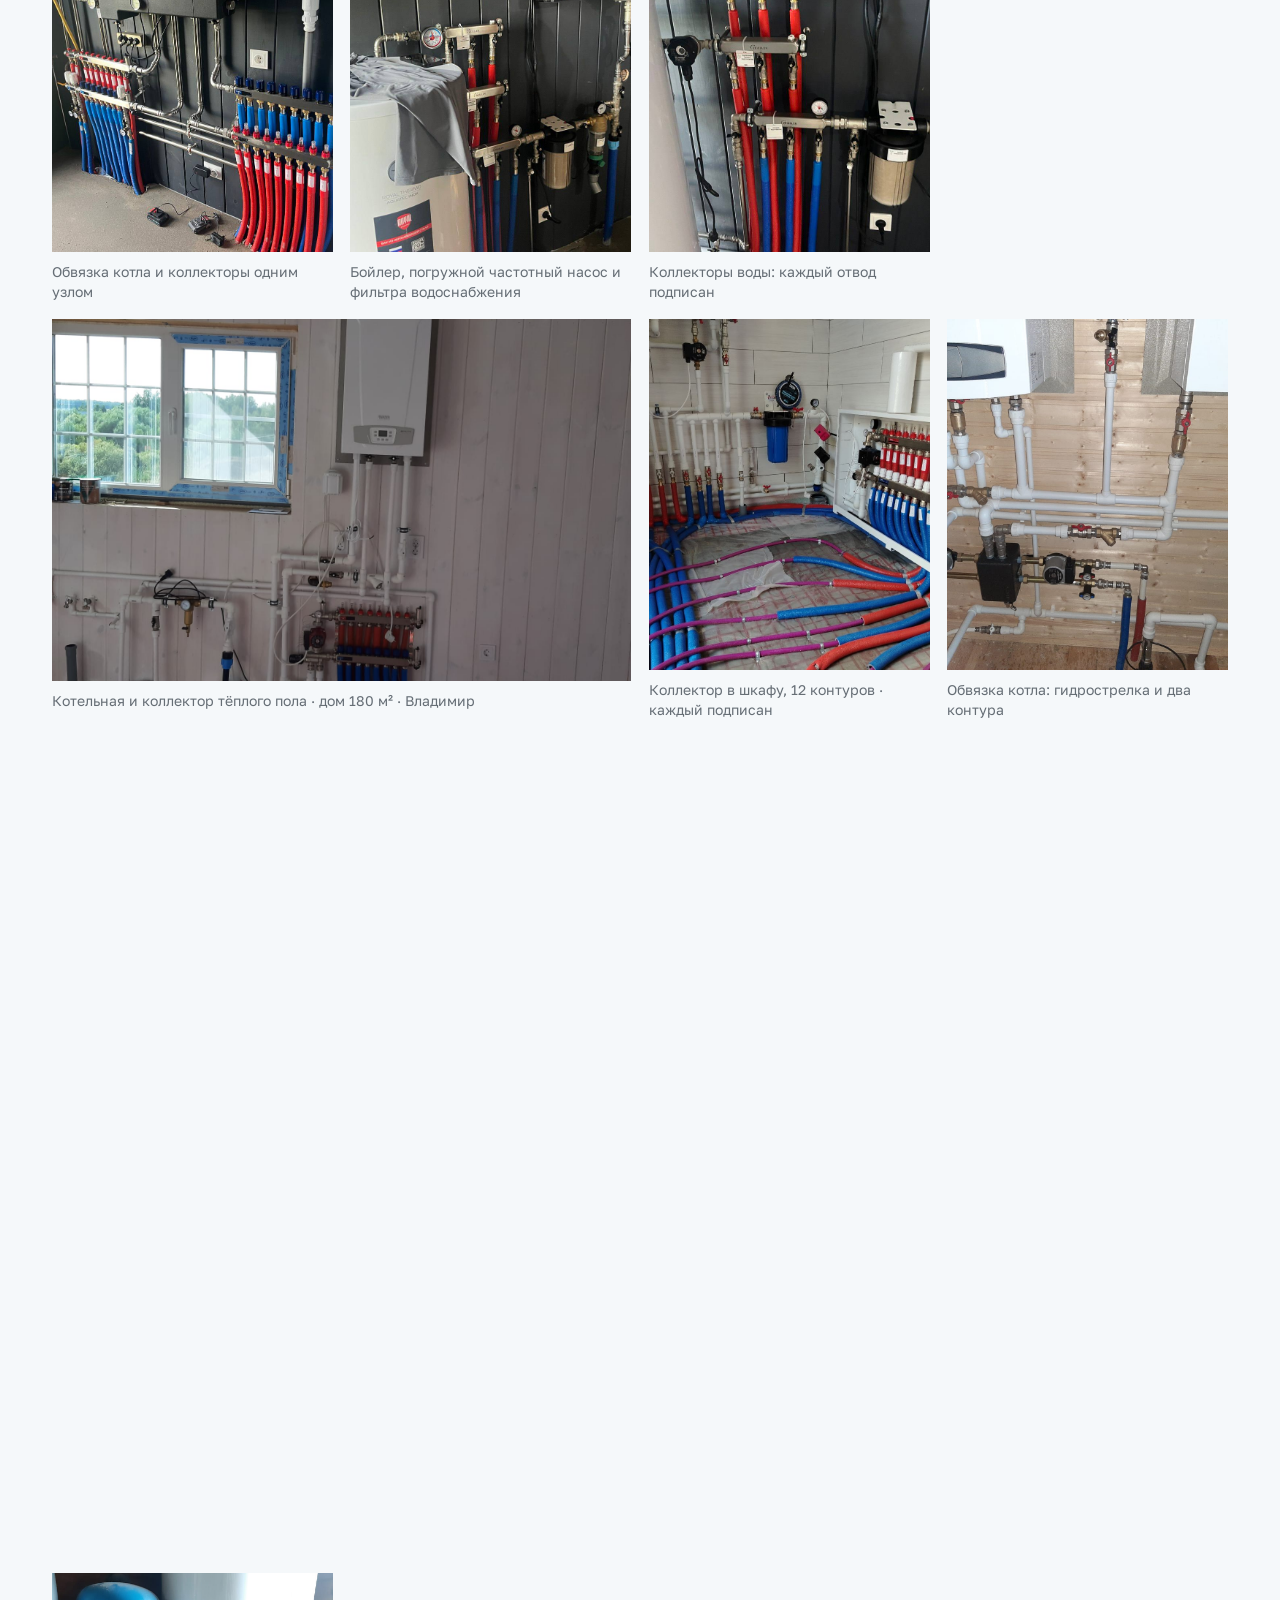
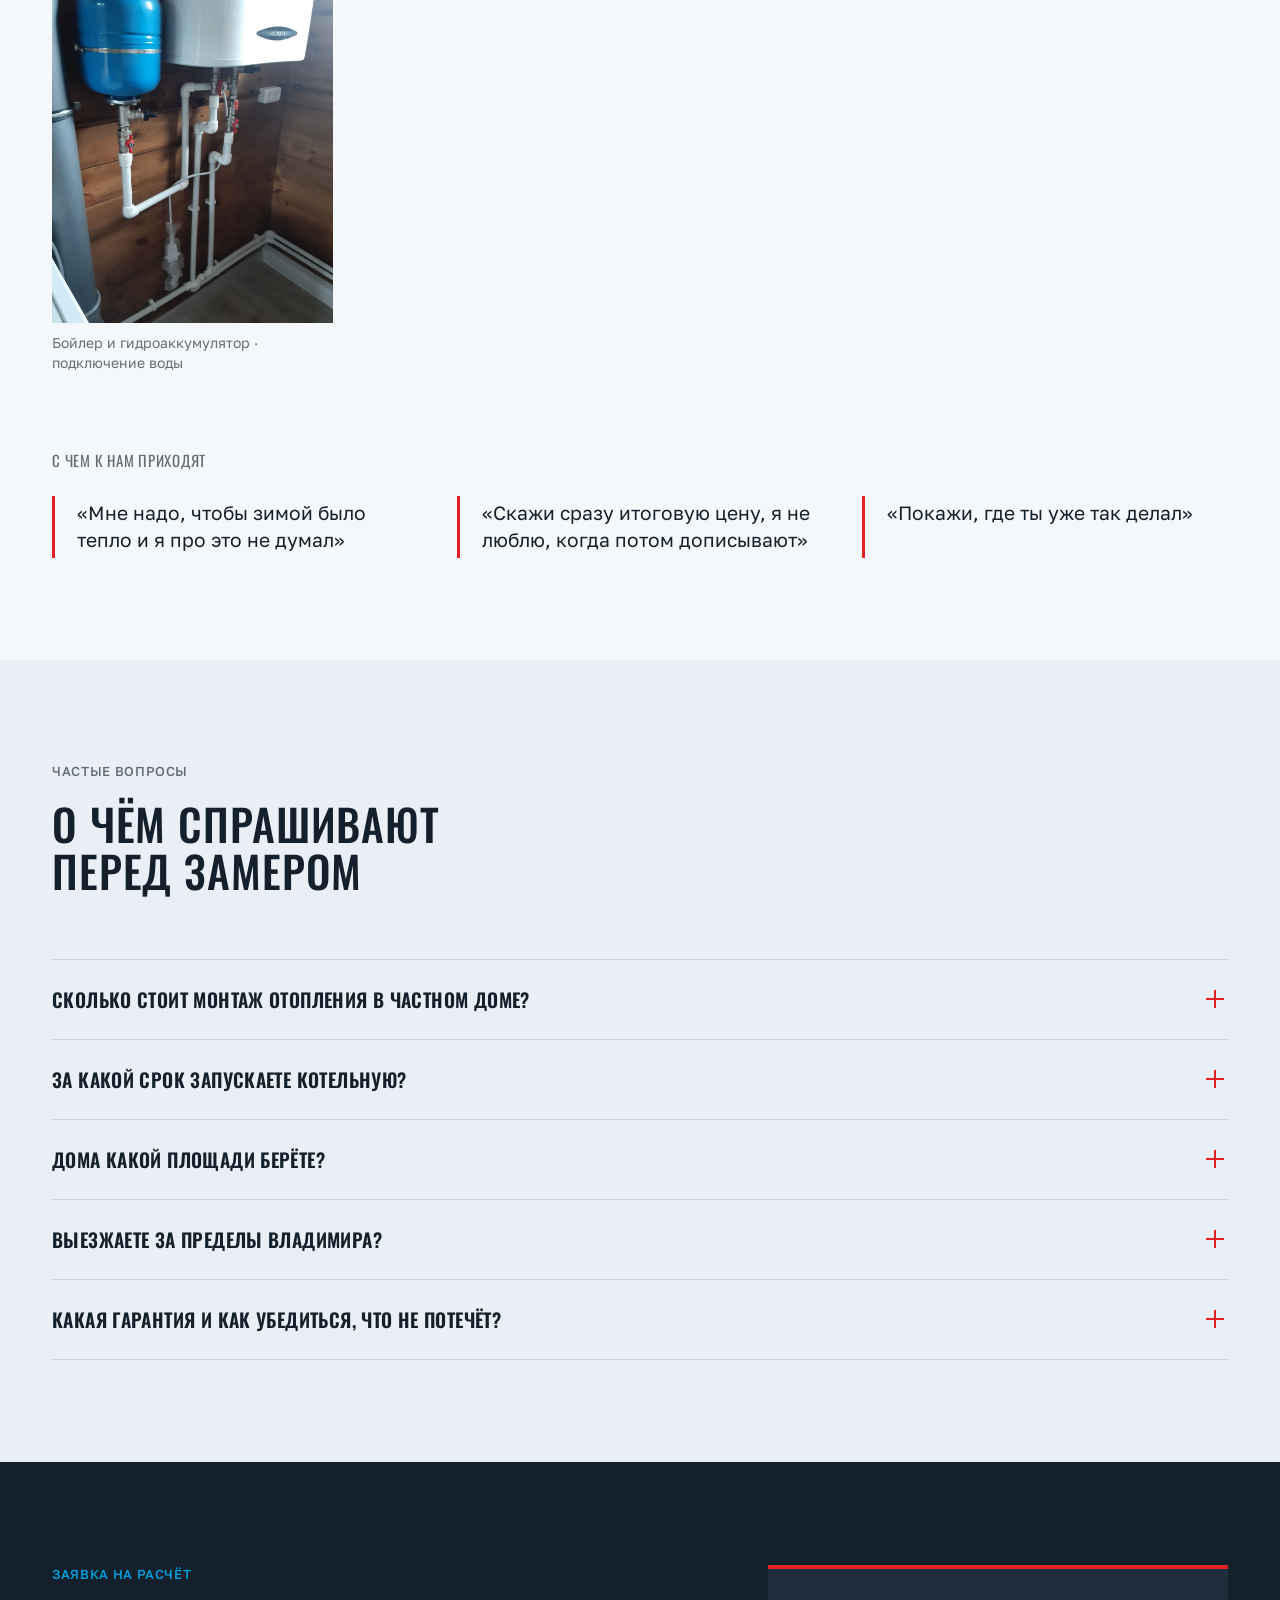
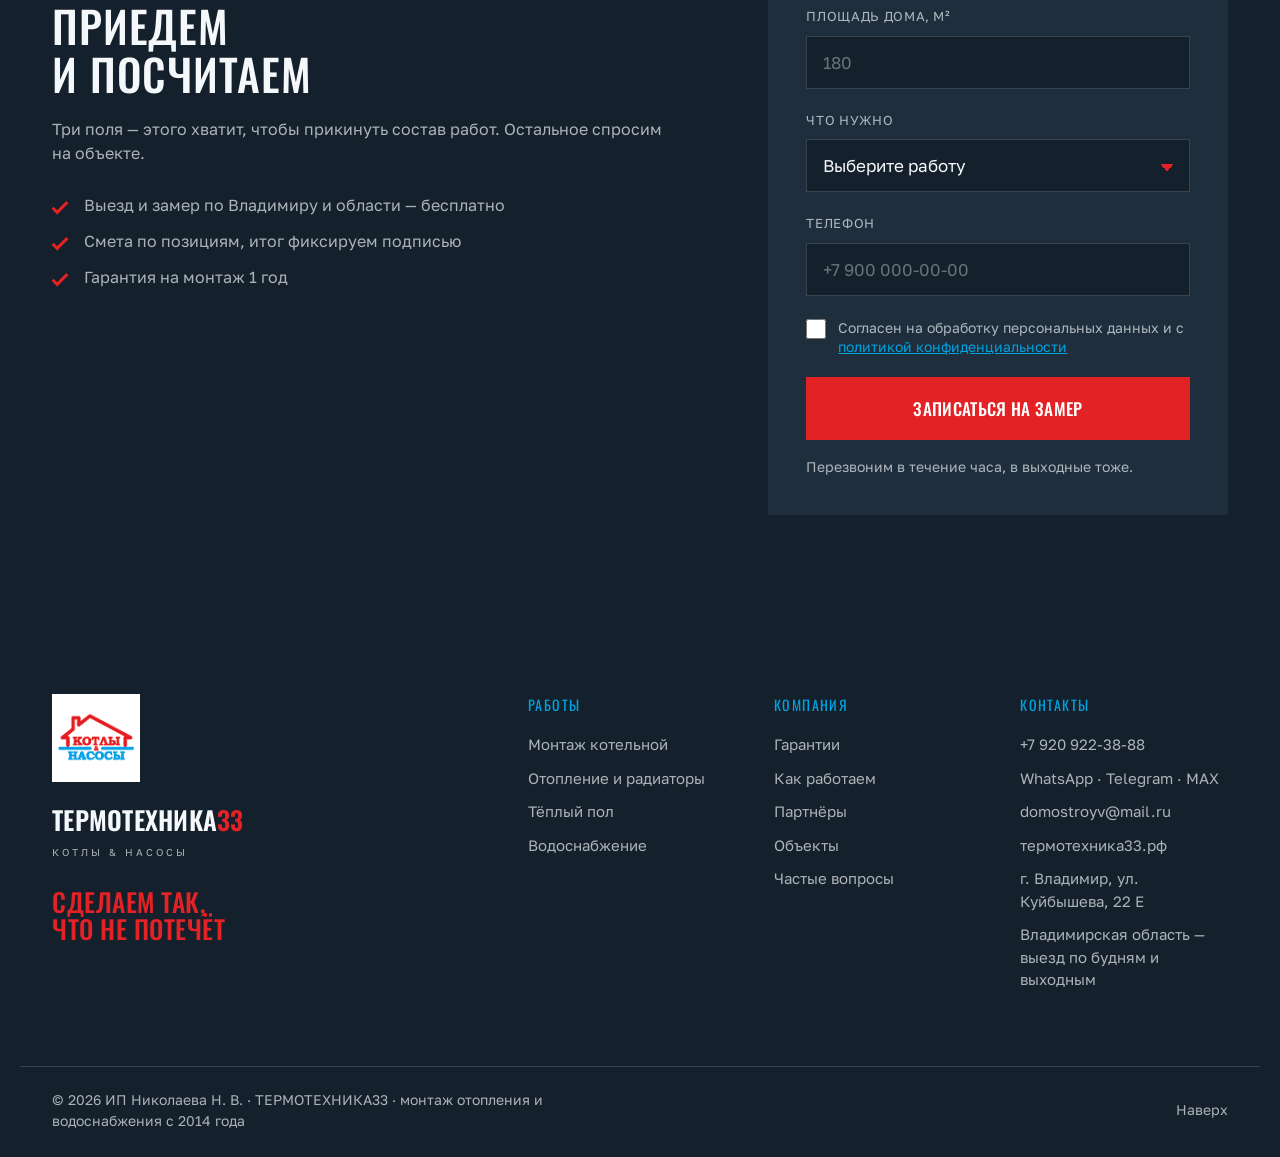
==== commit 91b2ab66: "Фавиконы: значок логотипа в выдаче и вкладке favicon.ico (16/32/48 в одном файле) в корне — его ищет" ====
--- a/index.html
+++ b/index.html
@@ -7,7 +7,10 @@
 <meta name="description" content="Котельная, радиаторы, тёплый пол и водоснабжение в частном доме — одной бригадой. Дома от 30 до 1000 м², смета фиксированная, гарантия на монтаж 1 год. Владимир и Владимирская область, с 2014 года.">
 <meta name="theme-color" content="#14202B">
 <link rel="canonical" href="https://термотехника33.рф/">
-<link rel="icon" href="img/logo-kotly-nasosy.png">
+<link rel="icon" href="/favicon.ico" sizes="any">
+<link rel="icon" type="image/png" sizes="32x32" href="/img/favicon-32.png">
+<link rel="icon" type="image/png" sizes="16x16" href="/img/favicon-16.png">
+<link rel="apple-touch-icon" sizes="180x180" href="/img/apple-touch-icon.png">
 
 <!-- Гео-сигналы для Владимира и области -->
 <meta name="geo.region" content="RU-VLA">
